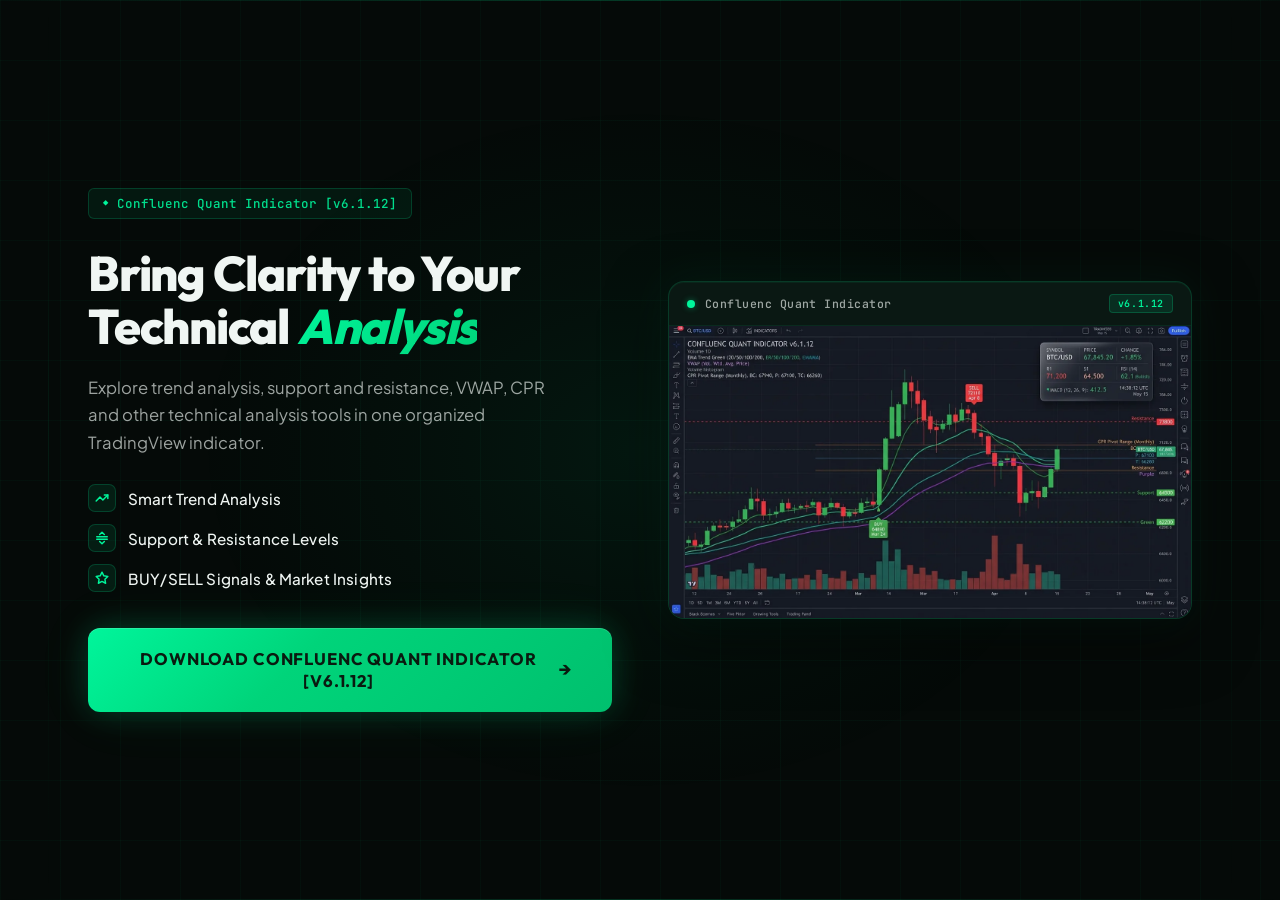
==== index.html @ 54d13e6d "Redesign: premium single-hero landing page with chart preview and product info" ====
<!DOCTYPE html>
<html lang="en">
<head>
  <meta charset="UTF-8">
  <meta name="viewport" content="width=device-width, initial-scale=1.0, viewport-fit=cover">
  <title>Confluenc Quant Indicator [v6.1.12] — Bring Clarity to Your Technical Analysis</title>
  <link rel="icon" href="assets/favicon.svg" type="image/svg+xml">

  <!-- SEO Meta Tags -->
  <meta name="description" content="Explore trend analysis, support & resistance, VWAP, CPR, market dashboards, and other technical analysis tools in one organized TradingView indicator.">
  <meta name="keywords" content="Confluenc Quant Indicator, TradingView indicator, technical analysis tool, VWAP CPR indicator, EMA trend ribbon, support and resistance indicator, smart buy sell signals">
  <meta name="author" content="Confluenc Quant">
  <meta name="robots" content="index, follow">

  <!-- Open Graph -->
  <meta property="og:type" content="website">
  <meta property="og:url" content="https://superprofile.bio/vp/confluenc-quant-indicator--v6-1-12----smart-range---target-analysis-tool-38">
  <meta property="og:title" content="Confluenc Quant Indicator [v6.1.12] — Bring Clarity to Your Technical Analysis">
  <meta property="og:description" content="Explore trend analysis, support & resistance, VWAP, CPR, and technical analysis tools in one organized TradingView indicator.">
  <meta property="og:image" content="assets/chart-overview.jpg">

  <!-- Twitter Card -->
  <meta name="twitter:card" content="summary_large_image">
  <meta name="twitter:title" content="Confluenc Quant Indicator [v6.1.12]">
  <meta name="twitter:description" content="All-in-one technical analysis indicator for TradingView.">
  <meta name="twitter:image" content="assets/chart-overview.jpg">

  <!-- DNS Prefetch & Resource Preconnect -->
  <link rel="preconnect" href="https://fonts.googleapis.com">
  <link rel="preconnect" href="https://fonts.gstatic.com" crossorigin>
  <link rel="preconnect" href="https://connect.facebook.net">
  <link rel="dns-prefetch" href="https://connect.facebook.net">
  <link rel="dns-prefetch" href="https://superprofile.bio">

  <!-- Google Fonts -->
  <link rel="stylesheet" href="https://fonts.googleapis.com/css2?family=JetBrains+Mono:wght@400;500;600&family=Outfit:wght@400;600;700;800;900&family=Plus+Jakarta+Sans:wght@400;500;600;700&display=swap">

  <!-- Structured Data (Schema.org) -->
  <script type="application/ld+json">
  {
    "@context": "https://schema.org",
    "@type": "SoftwareApplication",
    "name": "Confluenc Quant Indicator [v6.1.12]",
    "operatingSystem": "TradingView (Web, Desktop, iOS, Android)",
    "applicationCategory": "FinanceApplication",
    "description": "Comprehensive technical analysis indicator for TradingView featuring Multi-EMA trend ribbon, automatic S&R, VWAP, CPR, and market HUD dashboard.",
    "offers": {
      "@type": "Offer",
      "url": "https://superprofile.bio/vp/confluenc-quant-indicator--v6-1-12----smart-range---target-analysis-tool-38",
      "availability": "https://schema.org/InStock"
    }
  }
  </script>

  <!-- Meta Pixel Code -->
  <script>
    !function(f,b,e,v,n,t,s)
    {if(f.fbq)return;n=f.fbq=function(){n.callMethod?
    n.callMethod.apply(n,arguments):n.queue.push(arguments)};
    if(!f._fbq)f._fbq=n;n.push=n;n.loaded=!0;n.version='2.0';
    n.queue=[];t=b.createElement(e);t.async=!0;
    t.src=v;s=b.getElementsByTagName(e)[0];
    s.parentNode.insertBefore(t,s)}(window, document,'script',
    'https://connect.facebook.net/en_US/fbevents.js');
    fbq('init', '4019058228397546');
    fbq('track', 'PageView');
  </script>
  <noscript>
    <img height="1" width="1" style="display:none" 
         src="https://www.facebook.com/tr?id=4019058228397546&ev=PageView&noscript=1" 
         alt="" />
  </noscript>
  <!-- End Meta Pixel Code -->

  <style>
    /* ================================================================
       Confluenc Quant — Premium Single-Hero Landing Page
       ================================================================ */

    *, *::before, *::after {
      margin: 0;
      padding: 0;
      box-sizing: border-box;
    }

    :root {
      --bg-deep: #050a08;
      --bg-card: #0a110e;
      --neon-green: #00F59B;
      --neon-green-dim: #00c47d;
      --green-glow: rgba(0, 245, 155, 0.15);
      --green-glow-soft: rgba(0, 245, 155, 0.06);
      --border-green: rgba(0, 245, 155, 0.18);
      --border-subtle: rgba(0, 245, 155, 0.08);
      --text-primary: #f0f6f3;
      --text-secondary: rgba(240, 246, 243, 0.65);
      --text-label: rgba(0, 245, 155, 0.9);
      --font-display: 'Outfit', system-ui, -apple-system, sans-serif;
      --font-body: 'Plus Jakarta Sans', system-ui, sans-serif;
      --font-mono: 'JetBrains Mono', 'Fira Code', monospace;
    }

    html {
      height: 100%;
      -webkit-text-size-adjust: 100%;
      scroll-behavior: smooth;
    }

    body {
      min-height: 100vh;
      min-height: 100dvh;
      font-family: var(--font-body);
      background: var(--bg-deep);
      color: var(--text-primary);
      display: flex;
      align-items: center;
      justify-content: center;
      overflow-x: hidden;
      position: relative;
      -webkit-font-smoothing: antialiased;
      -moz-osx-font-smoothing: grayscale;
    }

    /* ---- Background Layers ---- */

    /* Technical grid pattern */
    body::before {
      content: '';
      position: fixed;
      inset: 0;
      background-image:
        linear-gradient(rgba(0, 245, 155, 0.03) 1px, transparent 1px),
        linear-gradient(90deg, rgba(0, 245, 155, 0.03) 1px, transparent 1px);
      background-size: 60px 60px;
      pointer-events: none;
      z-index: 0;
    }

    /* Central emerald glow */
    body::after {
      content: '';
      position: fixed;
      top: 50%;
      left: 50%;
      transform: translate(-50%, -50%);
      width: 900px;
      height: 700px;
      background: radial-gradient(ellipse at center, rgba(0, 245, 155, 0.06) 0%, rgba(0, 200, 120, 0.03) 35%, transparent 70%);
      pointer-events: none;
      z-index: 0;
    }

    /* ---- Hero Section ---- */
    .hero {
      position: relative;
      z-index: 1;
      width: 100%;
      max-width: 1200px;
      margin: 0 auto;
      padding: 40px 48px;
      display: grid;
      grid-template-columns: 1fr 1fr;
      gap: 56px;
      align-items: center;
      min-height: 100vh;
      min-height: 100dvh;
    }

    /* ---- Left Column: Product Info ---- */
    .hero-content {
      display: flex;
      flex-direction: column;
      gap: 0;
    }

    /* Version label */
    .product-label {
      display: inline-flex;
      align-items: center;
      gap: 8px;
      font-family: var(--font-mono);
      font-size: 0.78rem;
      font-weight: 500;
      letter-spacing: 0.08em;
      color: var(--text-label);
      background: rgba(0, 245, 155, 0.06);
      border: 1px solid var(--border-green);
      border-radius: 6px;
      padding: 6px 14px;
      width: fit-content;
      margin-bottom: 28px;
    }

    .product-label::before {
      content: '◆';
      font-size: 0.55rem;
      color: var(--neon-green);
      animation: labelPulse 2.5s ease-in-out infinite;
    }

    @keyframes labelPulse {
      0%, 100% { opacity: 0.6; }
      50% { opacity: 1; }
    }

    /* Headline */
    .hero-headline {
      font-family: var(--font-display);
      font-weight: 800;
      font-size: clamp(2rem, 3.8vw, 3.2rem);
      line-height: 1.1;
      letter-spacing: -0.025em;
      color: var(--text-primary);
      margin-bottom: 20px;
    }

    .hero-headline em {
      font-style: italic;
      background: linear-gradient(135deg, var(--neon-green), #00d47a);
      -webkit-background-clip: text;
      -webkit-text-fill-color: transparent;
      background-clip: text;
    }

    /* Description */
    .hero-description {
      font-family: var(--font-body);
      font-size: clamp(0.95rem, 1.3vw, 1.1rem);
      line-height: 1.65;
      color: var(--text-secondary);
      margin-bottom: 28px;
      max-width: 480px;
    }

    /* Feature points */
    .feature-list {
      list-style: none;
      display: flex;
      flex-direction: column;
      gap: 12px;
      margin-bottom: 36px;
    }

    .feature-list li {
      display: flex;
      align-items: center;
      gap: 12px;
      font-family: var(--font-body);
      font-size: 0.95rem;
      font-weight: 500;
      color: var(--text-primary);
      letter-spacing: 0.01em;
    }

    .feature-icon {
      display: flex;
      align-items: center;
      justify-content: center;
      width: 28px;
      height: 28px;
      border-radius: 7px;
      background: rgba(0, 245, 155, 0.08);
      border: 1px solid var(--border-green);
      flex-shrink: 0;
    }

    .feature-icon svg {
      width: 14px;
      height: 14px;
    }

    /* ---- CTA Button ---- */
    .cta-button {
      display: inline-flex;
      align-items: center;
      justify-content: center;
      text-align: center;
      gap: 10px;

      font-family: var(--font-display);
      font-weight: 700;
      font-size: clamp(0.88rem, 1.6vw, 1.05rem);
      letter-spacing: 0.05em;
      line-height: 1.3;
      text-transform: uppercase;
      text-decoration: none;
      color: #0a1a10;

      padding: 20px 40px;
      border-radius: 12px;
      border: none;
      cursor: pointer;
      width: fit-content;

      background: linear-gradient(135deg, #00F59B 0%, #00D47A 40%, #00C06E 100%);

      box-shadow:
        0 0 30px rgba(0, 245, 155, 0.2),
        0 0 60px rgba(0, 245, 155, 0.07),
        0 4px 20px rgba(0, 0, 0, 0.4),
        inset 0 1px 0 rgba(255, 255, 255, 0.15);

      transition:
        transform 0.2s cubic-bezier(0.25, 0.46, 0.45, 0.94),
        box-shadow 0.3s ease;

      -webkit-user-select: none;
      user-select: none;
    }

    .cta-button .cta-arrow {
      display: inline-flex;
      font-size: 1.1em;
      transition: transform 0.2s ease;
    }

    @media (hover: hover) {
      .cta-button:hover {
        transform: translateY(-2px) scale(1.015);
        box-shadow:
          0 0 45px rgba(0, 245, 155, 0.35),
          0 0 90px rgba(0, 245, 155, 0.12),
          0 8px 32px rgba(0, 0, 0, 0.5),
          inset 0 1px 0 rgba(255, 255, 255, 0.2);
      }
      .cta-button:hover .cta-arrow {
        transform: translateX(3px);
      }
    }

    .cta-button:active {
      transform: translateY(1px) scale(0.98);
      box-shadow:
        0 0 18px rgba(0, 245, 155, 0.15),
        0 2px 10px rgba(0, 0, 0, 0.5);
      transition-duration: 0.08s;
    }

    .cta-button:focus-visible {
      outline: 3px solid rgba(0, 245, 155, 0.6);
      outline-offset: 4px;
    }

    /* ---- Right Column: Chart Preview ---- */
    .hero-visual {
      position: relative;
      display: flex;
      align-items: center;
      justify-content: center;
    }

    /* Glow behind the chart */
    .chart-glow {
      position: absolute;
      top: 50%;
      left: 50%;
      transform: translate(-50%, -50%);
      width: 110%;
      height: 110%;
      background: radial-gradient(ellipse at center, rgba(0, 245, 155, 0.08) 0%, transparent 65%);
      pointer-events: none;
      z-index: 0;
    }

    .chart-frame {
      position: relative;
      z-index: 1;
      width: 100%;
      max-width: 540px;
      background: var(--bg-card);
      border: 1px solid var(--border-green);
      border-radius: 16px;
      overflow: hidden;
      box-shadow:
        0 0 40px rgba(0, 245, 155, 0.06),
        0 20px 60px rgba(0, 0, 0, 0.5),
        inset 0 1px 0 rgba(0, 245, 155, 0.06);
    }

    /* Chart frame header bar */
    .chart-header {
      display: flex;
      align-items: center;
      justify-content: space-between;
      padding: 12px 18px;
      background: rgba(0, 245, 155, 0.03);
      border-bottom: 1px solid var(--border-subtle);
    }

    .chart-header-left {
      display: flex;
      align-items: center;
      gap: 10px;
    }

    .chart-dot {
      width: 8px;
      height: 8px;
      border-radius: 50%;
      background: var(--neon-green);
      box-shadow: 0 0 6px rgba(0, 245, 155, 0.4);
    }

    .chart-title {
      font-family: var(--font-mono);
      font-size: 0.72rem;
      font-weight: 500;
      color: var(--text-secondary);
      letter-spacing: 0.04em;
    }

    .chart-badge {
      font-family: var(--font-mono);
      font-size: 0.62rem;
      font-weight: 600;
      color: var(--neon-green);
      background: rgba(0, 245, 155, 0.1);
      border: 1px solid rgba(0, 245, 155, 0.2);
      padding: 2px 8px;
      border-radius: 4px;
      letter-spacing: 0.06em;
    }

    /* Chart image */
    .chart-image {
      display: block;
      width: 100%;
      height: auto;
      object-fit: cover;
    }

    /* ---- Decorative lines (trading-chart inspired) ---- */
    .deco-line {
      position: fixed;
      pointer-events: none;
      z-index: 0;
    }

    .deco-line--top {
      top: 0;
      left: 0;
      right: 0;
      height: 1px;
      background: linear-gradient(90deg, transparent 0%, var(--border-subtle) 20%, var(--border-green) 50%, var(--border-subtle) 80%, transparent 100%);
    }

    .deco-line--bottom {
      bottom: 0;
      left: 0;
      right: 0;
      height: 1px;
      background: linear-gradient(90deg, transparent 0%, var(--border-subtle) 20%, var(--border-green) 50%, var(--border-subtle) 80%, transparent 100%);
    }

    .deco-line--left {
      top: 0;
      bottom: 0;
      left: 48px;
      width: 1px;
      background: linear-gradient(180deg, transparent 0%, var(--border-subtle) 30%, var(--border-green) 50%, var(--border-subtle) 70%, transparent 100%);
      opacity: 0.4;
    }

    .deco-line--right {
      top: 0;
      bottom: 0;
      right: 48px;
      width: 1px;
      background: linear-gradient(180deg, transparent 0%, var(--border-subtle) 30%, var(--border-green) 50%, var(--border-subtle) 70%, transparent 100%);
      opacity: 0.4;
    }

    /* ---- Responsive ---- */

    /* Tablets & small laptops */
    @media (max-width: 960px) {
      .hero {
        grid-template-columns: 1fr;
        gap: 40px;
        padding: 60px 32px;
        min-height: auto;
        align-items: start;
      }

      .hero-content {
        text-align: left;
        align-items: flex-start;
        order: 1;
      }

      .hero-visual {
        order: 2;
        justify-content: center;
      }

      .chart-frame {
        max-width: 480px;
      }

      .hero-headline {
        font-size: clamp(1.8rem, 5vw, 2.6rem);
      }

      .deco-line--left,
      .deco-line--right {
        display: none;
      }
    }

    /* Mobile */
    @media (max-width: 600px) {
      .hero {
        padding: 40px 20px 48px;
        gap: 32px;
      }

      .hero-headline {
        font-size: clamp(1.6rem, 6.5vw, 2.2rem);
        margin-bottom: 16px;
      }

      .hero-description {
        font-size: 0.92rem;
        margin-bottom: 22px;
      }

      .feature-list {
        gap: 10px;
        margin-bottom: 28px;
      }

      .feature-list li {
        font-size: 0.88rem;
      }

      .feature-icon {
        width: 24px;
        height: 24px;
        border-radius: 6px;
      }

      .feature-icon svg {
        width: 12px;
        height: 12px;
      }

      .cta-button {
        font-size: clamp(0.75rem, 3.5vw, 0.9rem);
        padding: 18px 24px;
        width: 100%;
        border-radius: 10px;
        letter-spacing: 0.03em;
      }

      .chart-frame {
        max-width: 100%;
        border-radius: 12px;
      }

      .chart-frame .chart-header {
        padding: 10px 14px;
      }

      .product-label {
        font-size: 0.68rem;
        padding: 5px 10px;
        margin-bottom: 20px;
      }
    }

    /* Very small screens */
    @media (max-width: 380px) {
      .hero {
        padding: 32px 16px 40px;
      }

      .cta-button {
        font-size: 0.73rem;
        padding: 16px 18px;
      }

      .hero-headline {
        font-size: 1.5rem;
      }
    }

    /* Prefers reduced motion */
    @media (prefers-reduced-motion: reduce) {
      *, *::before, *::after {
        animation-duration: 0.01ms !important;
        animation-iteration-count: 1 !important;
        transition-duration: 0.01ms !important;
      }
    }
  </style>
</head>
<body>

  <!-- Decorative trading-chart lines -->
  <div class="deco-line deco-line--top" aria-hidden="true"></div>
  <div class="deco-line deco-line--bottom" aria-hidden="true"></div>
  <div class="deco-line deco-line--left" aria-hidden="true"></div>
  <div class="deco-line deco-line--right" aria-hidden="true"></div>

  <main class="hero" role="main">

    <!-- Left Column: Product Information -->
    <section class="hero-content">
      <span class="product-label">Confluenc Quant Indicator [v6.1.12]</span>

      <h1 class="hero-headline">
        Bring Clarity to Your<br>Technical <em>Analysis</em>
      </h1>

      <p class="hero-description">
        Explore trend analysis, support and resistance, VWAP, CPR and other technical analysis tools in one organized TradingView indicator.
      </p>

      <ul class="feature-list">
        <li>
          <span class="feature-icon" aria-hidden="true">
            <svg viewBox="0 0 24 24" fill="none" stroke="#00F59B" stroke-width="2.5" stroke-linecap="round" stroke-linejoin="round">
              <polyline points="22 7 13.5 15.5 8.5 10.5 2 17"></polyline>
              <polyline points="16 7 22 7 22 13"></polyline>
            </svg>
          </span>
          Smart Trend Analysis
        </li>
        <li>
          <span class="feature-icon" aria-hidden="true">
            <svg viewBox="0 0 24 24" fill="none" stroke="#00F59B" stroke-width="2.5" stroke-linecap="round" stroke-linejoin="round">
              <line x1="3" y1="10" x2="21" y2="10"></line>
              <line x1="3" y1="14" x2="21" y2="14"></line>
              <polyline points="8 6 12 2 16 6"></polyline>
              <polyline points="8 18 12 22 16 18"></polyline>
            </svg>
          </span>
          Support &amp; Resistance Levels
        </li>
        <li>
          <span class="feature-icon" aria-hidden="true">
            <svg viewBox="0 0 24 24" fill="none" stroke="#00F59B" stroke-width="2.5" stroke-linecap="round" stroke-linejoin="round">
              <polygon points="12 2 15.09 8.26 22 9.27 17 14.14 18.18 21.02 12 17.77 5.82 21.02 7 14.14 2 9.27 8.91 8.26 12 2"></polygon>
            </svg>
          </span>
          BUY/SELL Signals &amp; Market Insights
        </li>
      </ul>

      <a
        id="download-cta"
        class="cta-button"
        href="https://superprofile.bio/vp/confluenc-quant-indicator--v6-1-12----smart-range---target-analysis-tool-38"
        data-cta-checkout="true"
        data-cta-location="hero-download-button"
        aria-label="Download Confluenc Quant Indicator version 6.1.12"
      >
        DOWNLOAD CONFLUENC QUANT INDICATOR [v6.1.12]
        <span class="cta-arrow" aria-hidden="true">→</span>
      </a>
    </section>

    <!-- Right Column: Chart Preview -->
    <aside class="hero-visual" aria-label="Confluenc Quant Indicator chart preview">
      <div class="chart-glow" aria-hidden="true"></div>
      <div class="chart-frame">
        <div class="chart-header">
          <div class="chart-header-left">
            <span class="chart-dot" aria-hidden="true"></span>
            <span class="chart-title">Confluenc Quant Indicator</span>
          </div>
          <span class="chart-badge">v6.1.12</span>
        </div>
        <picture>
          <source srcset="assets/chart-overview.webp" type="image/webp">
          <img 
            class="chart-image" 
            src="assets/chart-overview.jpg" 
            alt="Confluenc Quant Indicator chart preview showing trend analysis, support and resistance levels, and trading signals on a TradingView chart"
            width="540"
            height="360"
            loading="eager"
          >
        </picture>
      </div>
    </aside>

  </main>

  <!-- Tracking (preserves existing Meta Pixel integration & InitiateCheckout events) -->
  <script src="js/tracking.js" defer></script>

</body>
</html>
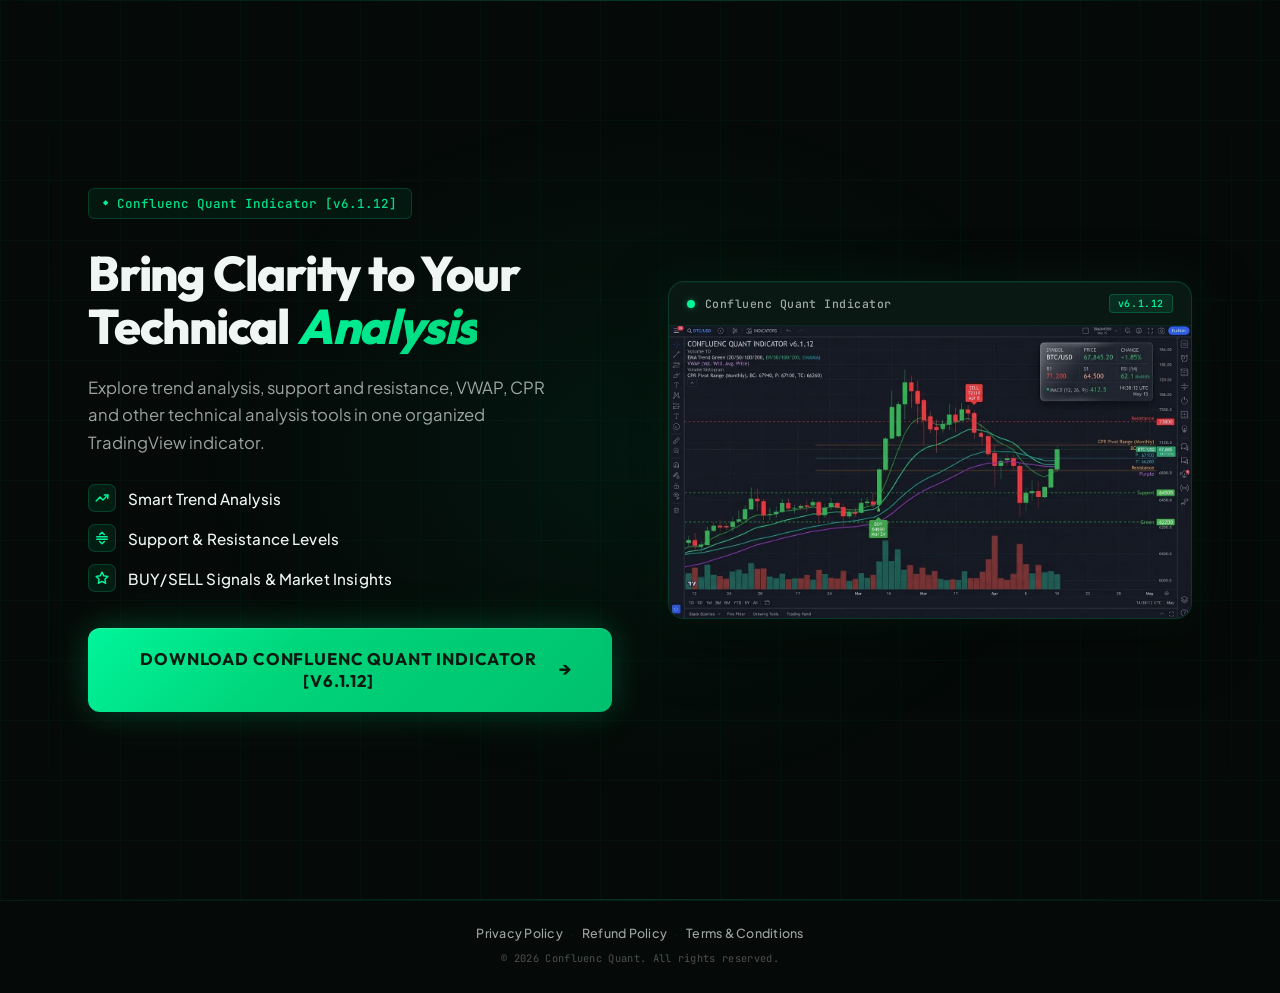
==== commit dd23efa6: "Add legal policy pages and update website" ====
--- a/index.html
+++ b/index.html
@@ -113,6 +113,7 @@
       background: var(--bg-deep);
       color: var(--text-primary);
       display: flex;
+      flex-direction: column;
       align-items: center;
       justify-content: center;
       overflow-x: hidden;
@@ -591,6 +592,66 @@
         animation-iteration-count: 1 !important;
         transition-duration: 0.01ms !important;
       }
+    }
+
+    /* ---- Footer Policy Links ---- */
+    .landing-footer {
+      position: relative;
+      z-index: 1;
+      width: 100%;
+      padding: 24px 20px 28px;
+      text-align: center;
+      border-top: 1px solid var(--border-subtle);
+      margin-top: auto;
+    }
+
+    .landing-footer-links {
+      display: flex;
+      align-items: center;
+      justify-content: center;
+      gap: 8px;
+      flex-wrap: wrap;
+      list-style: none;
+    }
+
+    .landing-footer-links li {
+      display: flex;
+      align-items: center;
+      gap: 8px;
+    }
+
+    .landing-footer-links a {
+      font-family: var(--font-body);
+      font-size: 0.78rem;
+      font-weight: 500;
+      color: var(--text-secondary);
+      text-decoration: none;
+      letter-spacing: 0.02em;
+      transition: color 0.2s ease;
+    }
+
+    .landing-footer-links a:hover {
+      color: var(--neon-green);
+    }
+
+    .landing-footer-links a:focus-visible {
+      outline: 2px solid rgba(0, 245, 155, 0.5);
+      outline-offset: 3px;
+      border-radius: 3px;
+    }
+
+    .landing-footer-sep {
+      color: var(--border-green);
+      font-size: 0.65rem;
+      user-select: none;
+    }
+
+    .landing-footer-copy {
+      margin-top: 10px;
+      font-family: var(--font-mono);
+      font-size: 0.65rem;
+      color: rgba(240, 246, 243, 0.3);
+      letter-spacing: 0.03em;
     }
   </style>
 </head>
@@ -687,6 +748,18 @@
 
   </main>
 
+  <!-- Footer Policy Links -->
+  <footer class="landing-footer" role="contentinfo">
+    <ul class="landing-footer-links">
+      <li><a href="/privacy-policy">Privacy Policy</a></li>
+      <li><span class="landing-footer-sep" aria-hidden="true">·</span></li>
+      <li><a href="/refund-policy">Refund Policy</a></li>
+      <li><span class="landing-footer-sep" aria-hidden="true">·</span></li>
+      <li><a href="/terms-and-conditions">Terms &amp; Conditions</a></li>
+    </ul>
+    <p class="landing-footer-copy">&copy; 2026 Confluenc Quant. All rights reserved.</p>
+  </footer>
+
   <!-- Tracking (preserves existing Meta Pixel integration & InitiateCheckout events) -->
   <script src="js/tracking.js" defer></script>
 
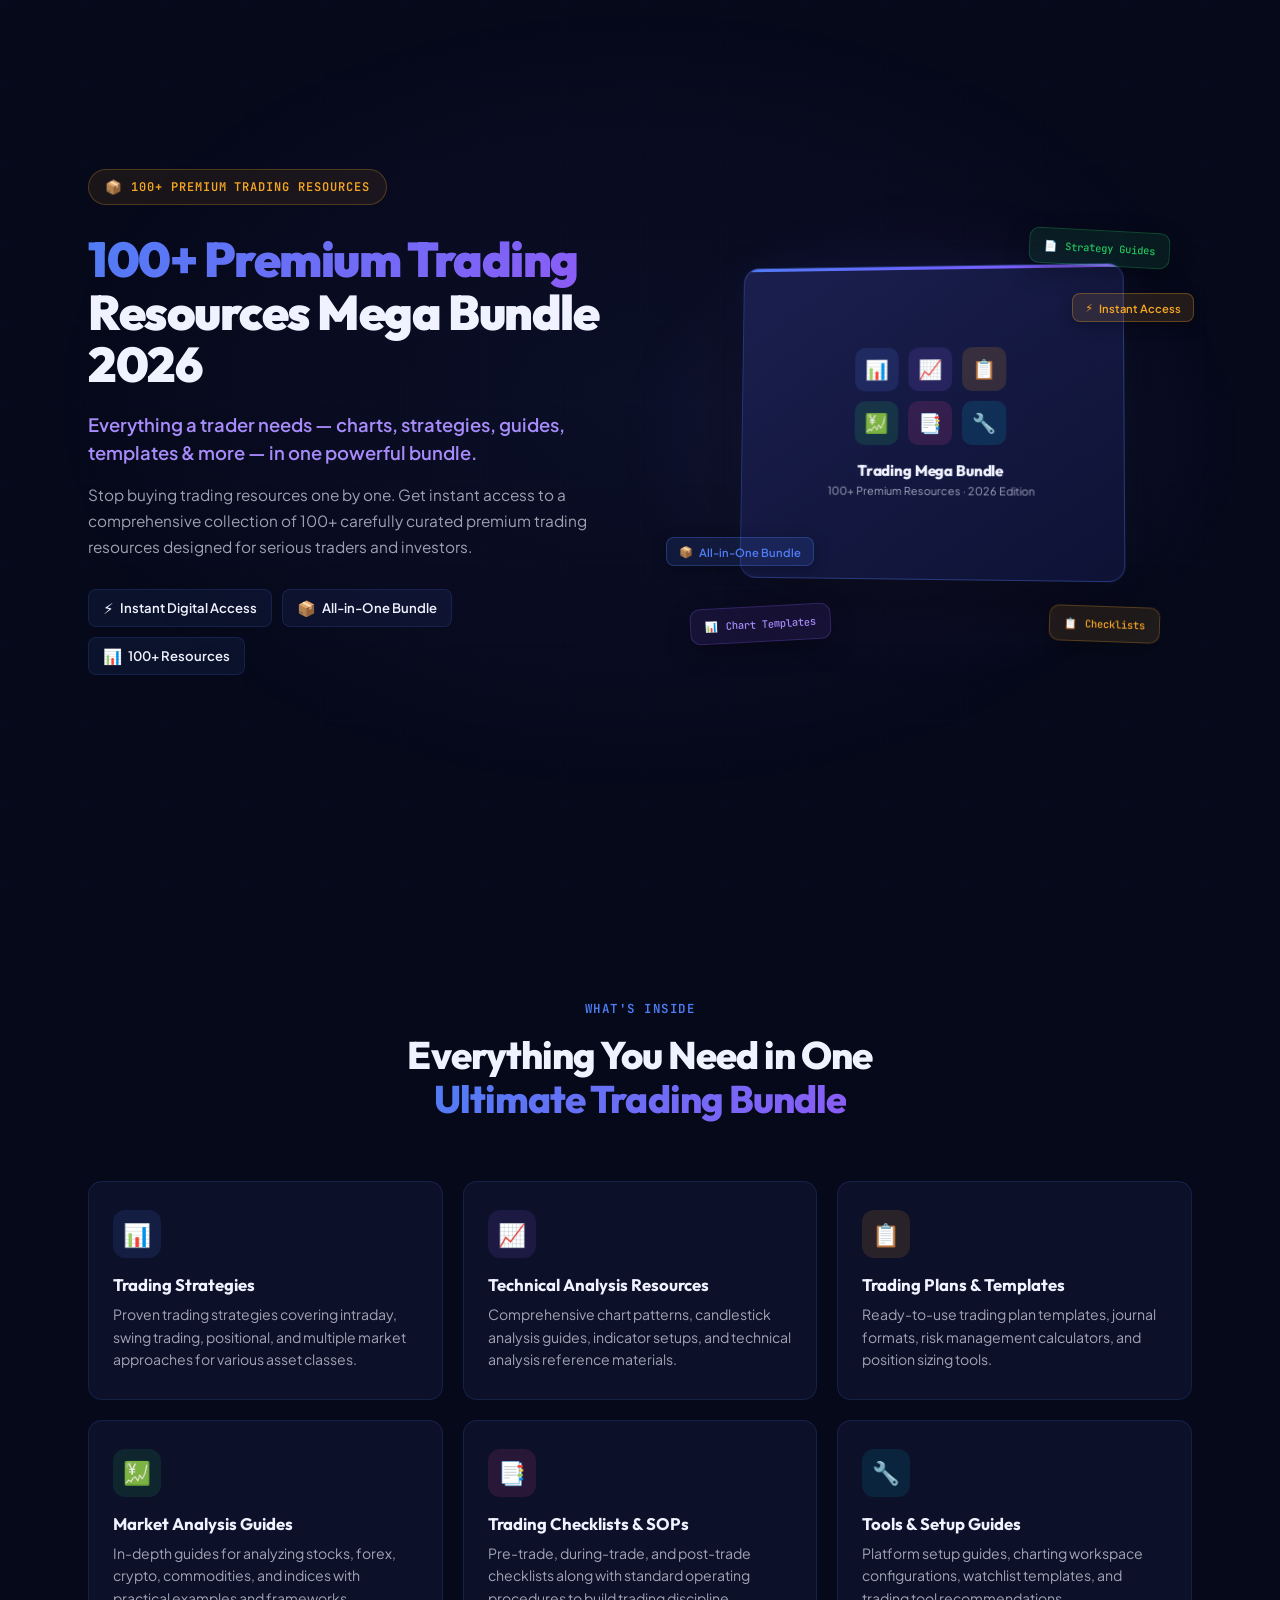
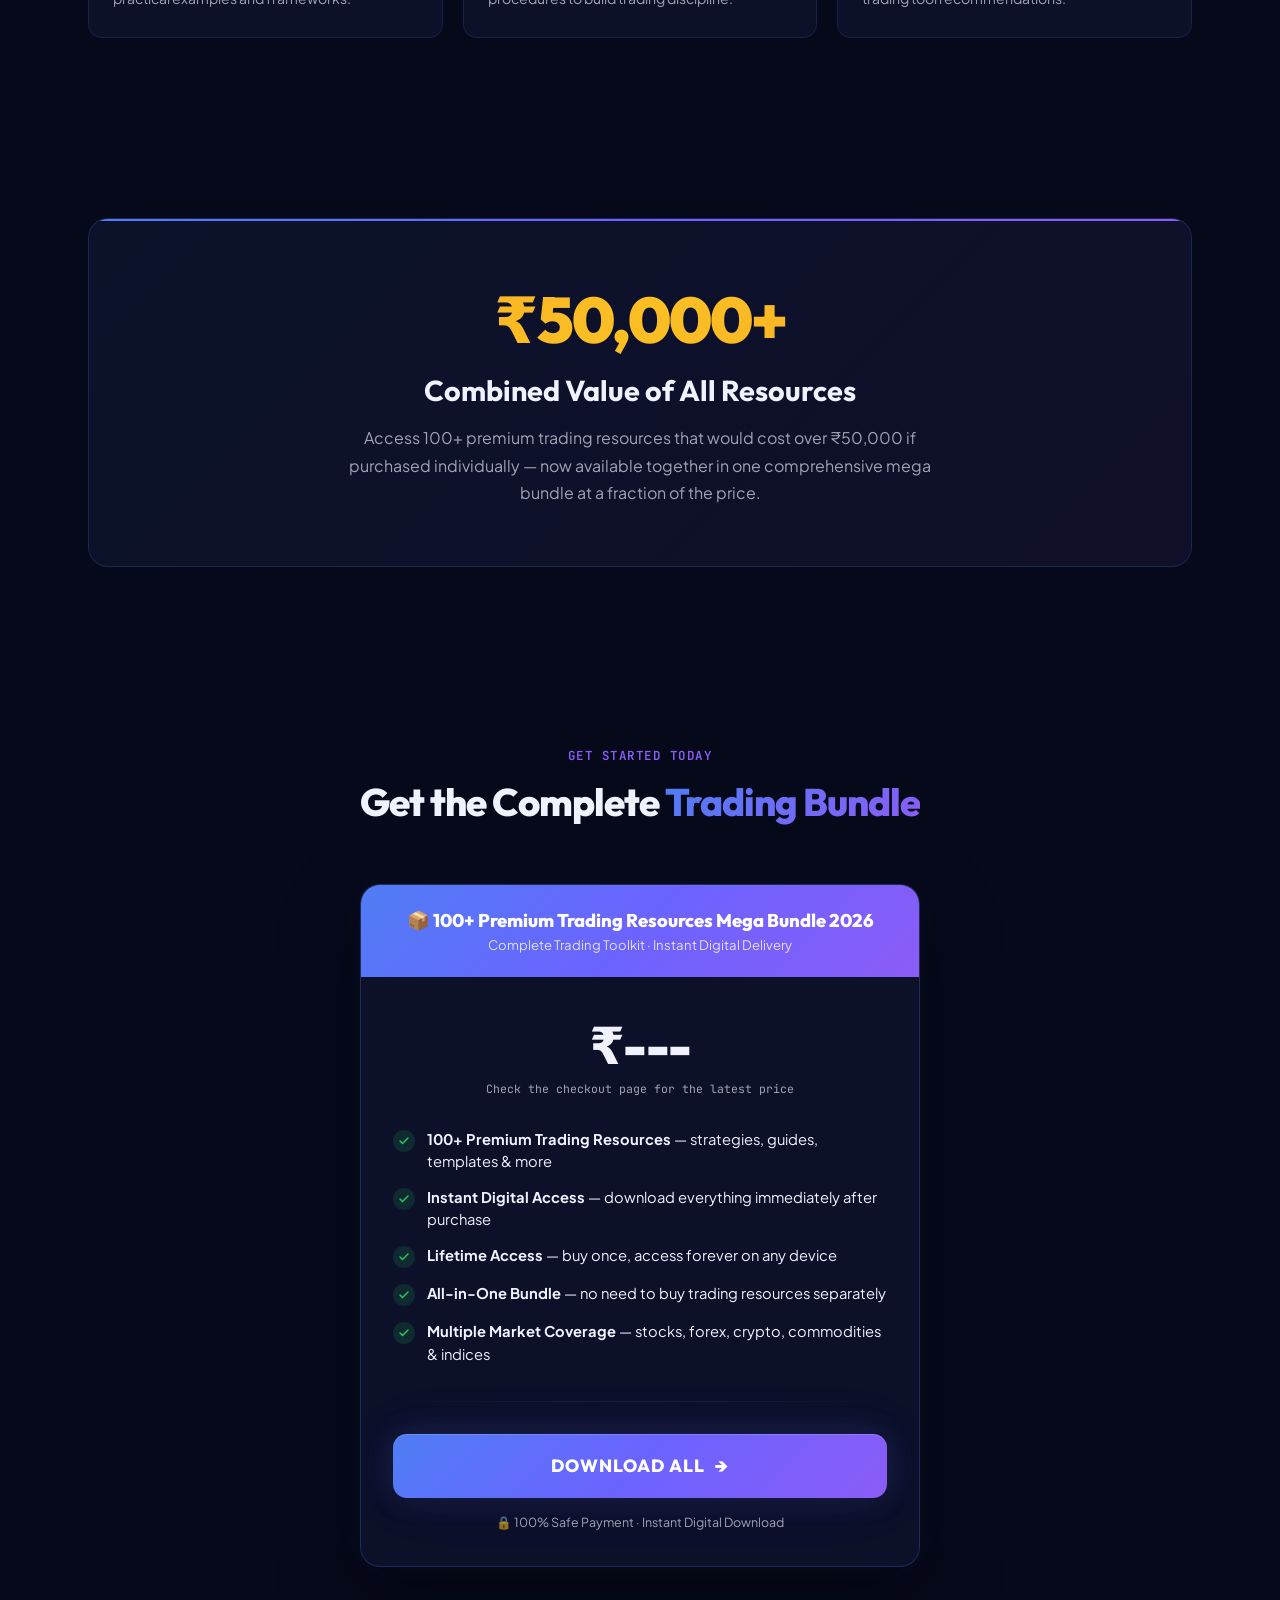
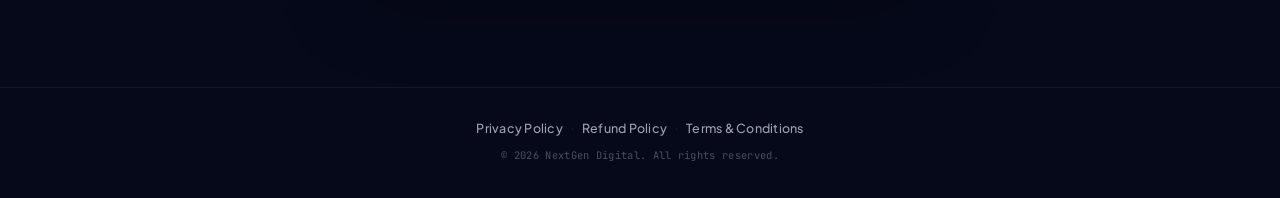
==== commit b135e605: "Redesign: Premium Trading Resources Mega Bundle 2026 landing page - Complete landing page redesign f" ====
--- a/index.html
+++ b/index.html
@@ -3,26 +3,26 @@
 <head>
   <meta charset="UTF-8">
   <meta name="viewport" content="width=device-width, initial-scale=1.0, viewport-fit=cover">
-  <title>Confluenc Quant Indicator [v6.1.12] — Bring Clarity to Your Technical Analysis</title>
+  <title>100+ Premium Trading Resources Mega Bundle 2026 — All-in-One Trading Toolkit</title>
   <link rel="icon" href="assets/favicon.svg" type="image/svg+xml">
 
   <!-- SEO Meta Tags -->
-  <meta name="description" content="Explore trend analysis, support & resistance, VWAP, CPR, market dashboards, and other technical analysis tools in one organized TradingView indicator.">
-  <meta name="keywords" content="Confluenc Quant Indicator, TradingView indicator, technical analysis tool, VWAP CPR indicator, EMA trend ribbon, support and resistance indicator, smart buy sell signals">
-  <meta name="author" content="Confluenc Quant">
+  <meta name="description" content="Get 100+ premium trading resources in one mega bundle. Charts, indicators, strategies, guides, templates, and more — everything a trader needs in 2026.">
+  <meta name="keywords" content="trading resources bundle, trading mega bundle 2026, premium trading tools, trading strategies, trading indicators, trading templates, trading education">
+  <meta name="author" content="NextGen Digital">
   <meta name="robots" content="index, follow">
 
   <!-- Open Graph -->
   <meta property="og:type" content="website">
-  <meta property="og:url" content="https://superprofile.bio/vp/confluenc-quant-indicator--v6-1-12----smart-range---target-analysis-tool-38">
-  <meta property="og:title" content="Confluenc Quant Indicator [v6.1.12] — Bring Clarity to Your Technical Analysis">
-  <meta property="og:description" content="Explore trend analysis, support & resistance, VWAP, CPR, and technical analysis tools in one organized TradingView indicator.">
+  <meta property="og:url" content="https://superprofile.bio/vp/%F0%9F%94%A5-100--premium-trading-resources-in-one-ultimate-bundle-2026--%F0%9F%93%A6">
+  <meta property="og:title" content="100+ Premium Trading Resources Mega Bundle 2026">
+  <meta property="og:description" content="Get 100+ premium trading resources in one mega bundle — charts, strategies, guides, templates, and more.">
   <meta property="og:image" content="assets/chart-overview.jpg">
 
   <!-- Twitter Card -->
   <meta name="twitter:card" content="summary_large_image">
-  <meta name="twitter:title" content="Confluenc Quant Indicator [v6.1.12]">
-  <meta name="twitter:description" content="All-in-one technical analysis indicator for TradingView.">
+  <meta name="twitter:title" content="100+ Premium Trading Resources Mega Bundle 2026">
+  <meta name="twitter:description" content="All-in-one trading toolkit with 100+ premium resources for traders.">
   <meta name="twitter:image" content="assets/chart-overview.jpg">
 
   <!-- DNS Prefetch & Resource Preconnect -->
@@ -39,20 +39,19 @@
   <script type="application/ld+json">
   {
     "@context": "https://schema.org",
-    "@type": "SoftwareApplication",
-    "name": "Confluenc Quant Indicator [v6.1.12]",
-    "operatingSystem": "TradingView (Web, Desktop, iOS, Android)",
-    "applicationCategory": "FinanceApplication",
-    "description": "Comprehensive technical analysis indicator for TradingView featuring Multi-EMA trend ribbon, automatic S&R, VWAP, CPR, and market HUD dashboard.",
+    "@type": "Product",
+    "name": "100+ Premium Trading Resources Mega Bundle 2026",
+    "description": "A comprehensive collection of 100+ premium trading resources including charts, indicators, strategies, guides, templates, and educational materials for traders.",
     "offers": {
       "@type": "Offer",
-      "url": "https://superprofile.bio/vp/confluenc-quant-indicator--v6-1-12----smart-range---target-analysis-tool-38",
-      "availability": "https://schema.org/InStock"
+      "url": "https://superprofile.bio/vp/%F0%9F%94%A5-100--premium-trading-resources-in-one-ultimate-bundle-2026--%F0%9F%93%A6",
+      "availability": "https://schema.org/InStock",
+      "priceCurrency": "INR"
     }
   }
   </script>
 
-  <!-- Meta Pixel Code -->
+  <!-- Meta Pixel Code — Pixel ID: 1779276967537882 -->
   <script>
     !function(f,b,e,v,n,t,s)
     {if(f.fbq)return;n=f.fbq=function(){n.callMethod?
@@ -62,19 +61,20 @@
     t.src=v;s=b.getElementsByTagName(e)[0];
     s.parentNode.insertBefore(t,s)}(window, document,'script',
     'https://connect.facebook.net/en_US/fbevents.js');
-    fbq('init', '4019058228397546');
+    fbq('init', '1779276967537882');
     fbq('track', 'PageView');
   </script>
   <noscript>
     <img height="1" width="1" style="display:none" 
-         src="https://www.facebook.com/tr?id=4019058228397546&ev=PageView&noscript=1" 
+         src="https://www.facebook.com/tr?id=1779276967537882&ev=PageView&noscript=1" 
          alt="" />
   </noscript>
   <!-- End Meta Pixel Code -->
 
   <style>
     /* ================================================================
-       Confluenc Quant — Premium Single-Hero Landing Page
+       100+ Premium Trading Resources Mega Bundle 2026
+       Premium Dark Navy Landing Page
        ================================================================ */
 
     *, *::before, *::after {
@@ -84,17 +84,22 @@
     }
 
     :root {
-      --bg-deep: #050a08;
-      --bg-card: #0a110e;
-      --neon-green: #00F59B;
-      --neon-green-dim: #00c47d;
-      --green-glow: rgba(0, 245, 155, 0.15);
-      --green-glow-soft: rgba(0, 245, 155, 0.06);
-      --border-green: rgba(0, 245, 155, 0.18);
-      --border-subtle: rgba(0, 245, 155, 0.08);
-      --text-primary: #f0f6f3;
-      --text-secondary: rgba(240, 246, 243, 0.65);
-      --text-label: rgba(0, 245, 155, 0.9);
+      --bg-deep: #06091a;
+      --bg-card: #0c1029;
+      --bg-card-hover: #111538;
+      --accent-blue: #4f7df5;
+      --accent-purple: #8b5cf6;
+      --accent-gold: #f5a623;
+      --accent-green: #22c55e;
+      --gradient-hero: linear-gradient(135deg, #4f7df5, #8b5cf6);
+      --gradient-cta: linear-gradient(135deg, #4f7df5 0%, #6c63ff 50%, #8b5cf6 100%);
+      --glow-blue: rgba(79, 125, 245, 0.15);
+      --glow-purple: rgba(139, 92, 246, 0.12);
+      --border-card: rgba(79, 125, 245, 0.15);
+      --border-subtle: rgba(255, 255, 255, 0.06);
+      --text-primary: #f0f2ff;
+      --text-secondary: rgba(240, 242, 255, 0.65);
+      --text-accent: #a78bfa;
       --font-display: 'Outfit', system-ui, -apple-system, sans-serif;
       --font-body: 'Plus Jakarta Sans', system-ui, sans-serif;
       --font-mono: 'JetBrains Mono', 'Fira Code', monospace;
@@ -114,51 +119,58 @@
       color: var(--text-primary);
       display: flex;
       flex-direction: column;
-      align-items: center;
-      justify-content: center;
       overflow-x: hidden;
       position: relative;
       -webkit-font-smoothing: antialiased;
       -moz-osx-font-smoothing: grayscale;
     }
 
-    /* ---- Background Layers ---- */
-
-    /* Technical grid pattern */
+    /* ---- Background Effects ---- */
     body::before {
       content: '';
       position: fixed;
       inset: 0;
       background-image:
-        linear-gradient(rgba(0, 245, 155, 0.03) 1px, transparent 1px),
-        linear-gradient(90deg, rgba(0, 245, 155, 0.03) 1px, transparent 1px);
-      background-size: 60px 60px;
+        linear-gradient(rgba(79, 125, 245, 0.02) 1px, transparent 1px),
+        linear-gradient(90deg, rgba(79, 125, 245, 0.02) 1px, transparent 1px);
+      background-size: 80px 80px;
       pointer-events: none;
       z-index: 0;
     }
 
-    /* Central emerald glow */
     body::after {
       content: '';
       position: fixed;
-      top: 50%;
+      top: 0;
       left: 50%;
-      transform: translate(-50%, -50%);
-      width: 900px;
-      height: 700px;
-      background: radial-gradient(ellipse at center, rgba(0, 245, 155, 0.06) 0%, rgba(0, 200, 120, 0.03) 35%, transparent 70%);
+      transform: translateX(-50%);
+      width: 1200px;
+      height: 800px;
+      background: radial-gradient(ellipse at center, rgba(79, 125, 245, 0.06) 0%, rgba(139, 92, 246, 0.03) 40%, transparent 70%);
       pointer-events: none;
       z-index: 0;
     }
 
-    /* ---- Hero Section ---- */
+    /* ---- Utility ---- */
+    .section-container {
+      position: relative;
+      z-index: 1;
+      width: 100%;
+      max-width: 1200px;
+      margin: 0 auto;
+      padding: 0 48px;
+    }
+
+    /* ================================================================
+       HERO SECTION
+       ================================================================ */
     .hero {
       position: relative;
       z-index: 1;
       width: 100%;
       max-width: 1200px;
       margin: 0 auto;
-      padding: 40px 48px;
+      padding: 60px 48px 80px;
       display: grid;
       grid-template-columns: 1fr 1fr;
       gap: 56px;
@@ -167,144 +179,648 @@
       min-height: 100dvh;
     }
 
-    /* ---- Left Column: Product Info ---- */
     .hero-content {
       display: flex;
       flex-direction: column;
       gap: 0;
     }
 
-    /* Version label */
-    .product-label {
+    /* Credibility Badge */
+    .product-badge {
       display: inline-flex;
       align-items: center;
       gap: 8px;
       font-family: var(--font-mono);
-      font-size: 0.78rem;
-      font-weight: 500;
+      font-size: 0.75rem;
+      font-weight: 600;
       letter-spacing: 0.08em;
-      color: var(--text-label);
-      background: rgba(0, 245, 155, 0.06);
-      border: 1px solid var(--border-green);
-      border-radius: 6px;
-      padding: 6px 14px;
+      color: var(--accent-gold);
+      background: rgba(245, 166, 35, 0.08);
+      border: 1px solid rgba(245, 166, 35, 0.25);
+      border-radius: 20px;
+      padding: 8px 16px;
       width: fit-content;
       margin-bottom: 28px;
-    }
-
-    .product-label::before {
-      content: '◆';
-      font-size: 0.55rem;
-      color: var(--neon-green);
-      animation: labelPulse 2.5s ease-in-out infinite;
-    }
-
-    @keyframes labelPulse {
-      0%, 100% { opacity: 0.6; }
-      50% { opacity: 1; }
+      text-transform: uppercase;
+    }
+
+    .product-badge::before {
+      content: '📦';
+      font-size: 0.85rem;
     }
 
     /* Headline */
     .hero-headline {
       font-family: var(--font-display);
-      font-weight: 800;
+      font-weight: 900;
       font-size: clamp(2rem, 3.8vw, 3.2rem);
-      line-height: 1.1;
-      letter-spacing: -0.025em;
+      line-height: 1.08;
+      letter-spacing: -0.03em;
       color: var(--text-primary);
       margin-bottom: 20px;
     }
 
-    .hero-headline em {
-      font-style: italic;
-      background: linear-gradient(135deg, var(--neon-green), #00d47a);
+    .hero-headline .highlight {
+      background: var(--gradient-hero);
       -webkit-background-clip: text;
       -webkit-text-fill-color: transparent;
       background-clip: text;
     }
 
-    /* Description */
+    .hero-subheadline {
+      font-family: var(--font-body);
+      font-size: clamp(1rem, 1.5vw, 1.15rem);
+      font-weight: 600;
+      color: var(--text-accent);
+      margin-bottom: 16px;
+      line-height: 1.5;
+    }
+
     .hero-description {
       font-family: var(--font-body);
-      font-size: clamp(0.95rem, 1.3vw, 1.1rem);
+      font-size: clamp(0.92rem, 1.2vw, 1.05rem);
+      line-height: 1.7;
+      color: var(--text-secondary);
+      margin-bottom: 28px;
+      max-width: 500px;
+    }
+
+    /* Feature pills */
+    .hero-features {
+      display: flex;
+      flex-wrap: wrap;
+      gap: 10px;
+      margin-bottom: 36px;
+    }
+
+    .hero-feature-pill {
+      display: inline-flex;
+      align-items: center;
+      gap: 6px;
+      font-family: var(--font-body);
+      font-size: 0.82rem;
+      font-weight: 600;
+      color: var(--text-primary);
+      background: rgba(79, 125, 245, 0.08);
+      border: 1px solid var(--border-card);
+      border-radius: 8px;
+      padding: 8px 14px;
+    }
+
+    .hero-feature-pill .pill-icon {
+      font-size: 0.95rem;
+    }
+
+    /* ---- Hero Visual / 3D Mockup ---- */
+    .hero-visual {
+      position: relative;
+      display: flex;
+      align-items: center;
+      justify-content: center;
+    }
+
+    .mockup-glow {
+      position: absolute;
+      top: 50%;
+      left: 50%;
+      transform: translate(-50%, -50%);
+      width: 120%;
+      height: 120%;
+      background: radial-gradient(ellipse at center, rgba(79, 125, 245, 0.1) 0%, rgba(139, 92, 246, 0.05) 40%, transparent 70%);
+      pointer-events: none;
+      z-index: 0;
+    }
+
+    .mockup-container {
+      position: relative;
+      z-index: 1;
+      width: 100%;
+      max-width: 480px;
+    }
+
+    /* 3D Bundle Mockup - Pure CSS */
+    .bundle-mockup {
+      position: relative;
+      width: 100%;
+      aspect-ratio: 4 / 3.5;
+      perspective: 1000px;
+    }
+
+    .mockup-main-box {
+      position: absolute;
+      top: 8%;
+      left: 10%;
+      width: 80%;
+      height: 75%;
+      background: linear-gradient(145deg, #1a1f4e, #0e1235);
+      border: 1px solid rgba(79, 125, 245, 0.3);
+      border-radius: 16px;
+      box-shadow:
+        0 25px 60px rgba(0, 0, 0, 0.5),
+        0 0 40px rgba(79, 125, 245, 0.08),
+        inset 0 1px 0 rgba(255, 255, 255, 0.05);
+      transform: rotateY(-5deg) rotateX(3deg);
+      display: flex;
+      flex-direction: column;
+      align-items: center;
+      justify-content: center;
+      padding: 28px 20px;
+      overflow: hidden;
+    }
+
+    .mockup-main-box::before {
+      content: '';
+      position: absolute;
+      top: 0;
+      left: 0;
+      right: 0;
+      height: 3px;
+      background: var(--gradient-cta);
+      border-radius: 16px 16px 0 0;
+    }
+
+    .mockup-icon-grid {
+      display: grid;
+      grid-template-columns: repeat(3, 1fr);
+      gap: 10px;
+      margin-bottom: 16px;
+    }
+
+    .mockup-icon-item {
+      width: 44px;
+      height: 44px;
+      border-radius: 10px;
+      display: flex;
+      align-items: center;
+      justify-content: center;
+      font-size: 1.2rem;
+    }
+
+    .mockup-icon-item:nth-child(1) { background: rgba(79, 125, 245, 0.15); }
+    .mockup-icon-item:nth-child(2) { background: rgba(139, 92, 246, 0.15); }
+    .mockup-icon-item:nth-child(3) { background: rgba(245, 166, 35, 0.15); }
+    .mockup-icon-item:nth-child(4) { background: rgba(34, 197, 94, 0.15); }
+    .mockup-icon-item:nth-child(5) { background: rgba(236, 72, 153, 0.15); }
+    .mockup-icon-item:nth-child(6) { background: rgba(6, 182, 212, 0.15); }
+
+    .mockup-title {
+      font-family: var(--font-display);
+      font-weight: 800;
+      font-size: 0.95rem;
+      color: var(--text-primary);
+      text-align: center;
+      margin-bottom: 4px;
+      letter-spacing: -0.01em;
+    }
+
+    .mockup-subtitle {
+      font-family: var(--font-body);
+      font-size: 0.68rem;
+      color: var(--text-secondary);
+      text-align: center;
+    }
+
+    /* Side mini folders */
+    .mockup-folder {
+      position: absolute;
+      border-radius: 10px;
+      display: flex;
+      align-items: center;
+      gap: 8px;
+      padding: 10px 14px;
+      font-family: var(--font-mono);
+      font-size: 0.65rem;
+      font-weight: 500;
+      border: 1px solid;
+      box-shadow: 0 8px 25px rgba(0,0,0,0.3);
+    }
+
+    .mockup-folder--top-right {
+      top: 0;
+      right: 0;
+      background: rgba(34, 197, 94, 0.1);
+      border-color: rgba(34, 197, 94, 0.25);
+      color: #22c55e;
+      transform: rotate(3deg);
+    }
+
+    .mockup-folder--bottom-left {
+      bottom: 2%;
+      left: 0;
+      background: rgba(139, 92, 246, 0.1);
+      border-color: rgba(139, 92, 246, 0.25);
+      color: #a78bfa;
+      transform: rotate(-3deg);
+    }
+
+    .mockup-folder--bottom-right {
+      bottom: 2%;
+      right: 2%;
+      background: rgba(245, 166, 35, 0.1);
+      border-color: rgba(245, 166, 35, 0.25);
+      color: #f5a623;
+      transform: rotate(2deg);
+    }
+
+    /* Floating labels */
+    .floating-label {
+      position: absolute;
+      display: inline-flex;
+      align-items: center;
+      gap: 6px;
+      padding: 6px 12px;
+      border-radius: 8px;
+      font-family: var(--font-body);
+      font-size: 0.7rem;
+      font-weight: 600;
+      box-shadow: 0 4px 15px rgba(0,0,0,0.3);
+      z-index: 2;
+    }
+
+    .floating-label--instant {
+      top: 15%;
+      right: -5%;
+      background: rgba(245, 166, 35, 0.12);
+      border: 1px solid rgba(245, 166, 35, 0.3);
+      color: var(--accent-gold);
+    }
+
+    .floating-label--bundle {
+      bottom: 20%;
+      left: -5%;
+      background: rgba(79, 125, 245, 0.12);
+      border: 1px solid rgba(79, 125, 245, 0.3);
+      color: var(--accent-blue);
+    }
+
+    /* ================================================================
+       BUNDLE CONTENTS SECTION
+       ================================================================ */
+    .contents-section {
+      position: relative;
+      z-index: 1;
+      padding: 100px 0;
+    }
+
+    .section-label {
+      display: block;
+      font-family: var(--font-mono);
+      font-size: 0.78rem;
+      font-weight: 600;
+      letter-spacing: 0.12em;
+      text-transform: uppercase;
+      text-align: center;
+      margin-bottom: 16px;
+    }
+
+    .section-label--blue { color: var(--accent-blue); }
+    .section-label--purple { color: var(--accent-purple); }
+    .section-label--gold { color: var(--accent-gold); }
+
+    .section-title {
+      font-family: var(--font-display);
+      font-weight: 800;
+      font-size: clamp(1.6rem, 3vw, 2.4rem);
+      line-height: 1.15;
+      letter-spacing: -0.025em;
+      text-align: center;
+      color: var(--text-primary);
+      margin-bottom: 60px;
+    }
+
+    .section-title .highlight {
+      background: var(--gradient-hero);
+      -webkit-background-clip: text;
+      -webkit-text-fill-color: transparent;
+      background-clip: text;
+    }
+
+    .contents-grid {
+      display: grid;
+      grid-template-columns: repeat(3, 1fr);
+      gap: 20px;
+    }
+
+    .content-card {
+      background: var(--bg-card);
+      border: 1px solid var(--border-card);
+      border-radius: 14px;
+      padding: 28px 24px;
+      transition: border-color 0.2s ease, box-shadow 0.2s ease;
+    }
+
+    @media (hover: hover) {
+      .content-card:hover {
+        border-color: rgba(79, 125, 245, 0.3);
+        box-shadow: 0 0 30px rgba(79, 125, 245, 0.06);
+      }
+    }
+
+    .content-card-icon {
+      width: 48px;
+      height: 48px;
+      border-radius: 12px;
+      display: flex;
+      align-items: center;
+      justify-content: center;
+      font-size: 1.4rem;
+      margin-bottom: 16px;
+    }
+
+    .content-card-icon--blue { background: rgba(79, 125, 245, 0.12); }
+    .content-card-icon--purple { background: rgba(139, 92, 246, 0.12); }
+    .content-card-icon--gold { background: rgba(245, 166, 35, 0.12); }
+    .content-card-icon--green { background: rgba(34, 197, 94, 0.12); }
+    .content-card-icon--pink { background: rgba(236, 72, 153, 0.12); }
+    .content-card-icon--cyan { background: rgba(6, 182, 212, 0.12); }
+
+    .content-card h3 {
+      font-family: var(--font-display);
+      font-weight: 700;
+      font-size: 1.05rem;
+      color: var(--text-primary);
+      margin-bottom: 8px;
+    }
+
+    .content-card p {
+      font-family: var(--font-body);
+      font-size: 0.88rem;
+      line-height: 1.6;
+      color: var(--text-secondary);
+    }
+
+    /* ================================================================
+       VALUE HIGHLIGHT SECTION
+       ================================================================ */
+    .value-section {
+      position: relative;
+      z-index: 1;
+      padding: 80px 0;
+    }
+
+    .value-banner {
+      background: linear-gradient(135deg, rgba(79, 125, 245, 0.08) 0%, rgba(139, 92, 246, 0.08) 100%);
+      border: 1px solid rgba(79, 125, 245, 0.2);
+      border-radius: 20px;
+      padding: 60px 40px;
+      text-align: center;
+      position: relative;
+      overflow: hidden;
+    }
+
+    .value-banner::before {
+      content: '';
+      position: absolute;
+      top: 0;
+      left: 0;
+      right: 0;
+      height: 2px;
+      background: var(--gradient-cta);
+    }
+
+    .value-amount {
+      font-family: var(--font-display);
+      font-weight: 900;
+      font-size: clamp(2.5rem, 5vw, 4rem);
+      letter-spacing: -0.03em;
+      background: linear-gradient(135deg, var(--accent-gold), #fbbf24, var(--accent-gold));
+      -webkit-background-clip: text;
+      -webkit-text-fill-color: transparent;
+      background-clip: text;
+      margin-bottom: 12px;
+    }
+
+    .value-label {
+      font-family: var(--font-display);
+      font-weight: 700;
+      font-size: clamp(1.2rem, 2.5vw, 1.8rem);
+      color: var(--text-primary);
+      margin-bottom: 16px;
+    }
+
+    .value-description {
+      font-family: var(--font-body);
+      font-size: 1rem;
+      color: var(--text-secondary);
+      max-width: 600px;
+      margin: 0 auto;
+      line-height: 1.7;
+    }
+
+    /* ================================================================
+       CUSTOMER REVIEWS SECTION
+       ================================================================ */
+    .reviews-section {
+      position: relative;
+      z-index: 1;
+      padding: 100px 0;
+      /* Hidden by default — unhide when genuine reviews are available */
+      display: none;
+    }
+
+    .reviews-section.has-reviews {
+      display: block;
+    }
+
+    .reviews-grid {
+      display: grid;
+      grid-template-columns: repeat(3, 1fr);
+      gap: 20px;
+    }
+
+    .review-card {
+      background: var(--bg-card);
+      border: 1px solid var(--border-card);
+      border-radius: 14px;
+      padding: 28px 24px;
+    }
+
+    .review-stars {
+      display: flex;
+      gap: 2px;
+      margin-bottom: 14px;
+    }
+
+    .review-stars .star {
+      color: var(--accent-gold);
+      font-size: 0.85rem;
+    }
+
+    .review-text {
+      font-family: var(--font-body);
+      font-size: 0.9rem;
       line-height: 1.65;
       color: var(--text-secondary);
-      margin-bottom: 28px;
-      max-width: 480px;
-    }
-
-    /* Feature points */
-    .feature-list {
-      list-style: none;
-      display: flex;
-      flex-direction: column;
+      margin-bottom: 18px;
+      font-style: italic;
+    }
+
+    .review-author {
+      display: flex;
+      align-items: center;
       gap: 12px;
-      margin-bottom: 36px;
-    }
-
-    .feature-list li {
-      display: flex;
-      align-items: center;
-      gap: 12px;
-      font-family: var(--font-body);
-      font-size: 0.95rem;
-      font-weight: 500;
-      color: var(--text-primary);
-      letter-spacing: 0.01em;
-    }
-
-    .feature-icon {
+    }
+
+    .review-avatar {
+      width: 36px;
+      height: 36px;
+      border-radius: 50%;
       display: flex;
       align-items: center;
       justify-content: center;
-      width: 28px;
-      height: 28px;
-      border-radius: 7px;
-      background: rgba(0, 245, 155, 0.08);
-      border: 1px solid var(--border-green);
-      flex-shrink: 0;
-    }
-
-    .feature-icon svg {
-      width: 14px;
-      height: 14px;
-    }
-
-    /* ---- CTA Button ---- */
-    .cta-button {
-      display: inline-flex;
-      align-items: center;
-      justify-content: center;
-      text-align: center;
-      gap: 10px;
-
       font-family: var(--font-display);
       font-weight: 700;
-      font-size: clamp(0.88rem, 1.6vw, 1.05rem);
-      letter-spacing: 0.05em;
-      line-height: 1.3;
+      font-size: 0.82rem;
+      color: #fff;
+    }
+
+    .review-author-info h4 {
+      font-family: var(--font-body);
+      font-weight: 600;
+      font-size: 0.88rem;
+      color: var(--text-primary);
+    }
+
+    .review-author-info span {
+      font-family: var(--font-body);
+      font-size: 0.75rem;
+      color: var(--text-secondary);
+    }
+
+    /* ================================================================
+       PRICING SECTION
+       ================================================================ */
+    .pricing-section {
+      position: relative;
+      z-index: 1;
+      padding: 100px 0 120px;
+    }
+
+    .pricing-card {
+      max-width: 560px;
+      margin: 0 auto;
+      background: var(--bg-card);
+      border: 1px solid rgba(79, 125, 245, 0.25);
+      border-radius: 20px;
+      overflow: hidden;
+      box-shadow:
+        0 30px 80px rgba(0, 0, 0, 0.4),
+        0 0 50px rgba(79, 125, 245, 0.06);
+    }
+
+    .pricing-card-header {
+      background: var(--gradient-cta);
+      padding: 24px 32px;
+      text-align: center;
+    }
+
+    .pricing-card-header h3 {
+      font-family: var(--font-display);
+      font-weight: 800;
+      font-size: 1.15rem;
+      color: #fff;
+      margin-bottom: 4px;
+    }
+
+    .pricing-card-header p {
+      font-family: var(--font-body);
+      font-size: 0.82rem;
+      color: rgba(255, 255, 255, 0.8);
+    }
+
+    .pricing-card-body {
+      padding: 36px 32px;
+    }
+
+    .pricing-price {
+      text-align: center;
+      margin-bottom: 32px;
+    }
+
+    .pricing-current {
+      font-family: var(--font-display);
+      font-weight: 900;
+      font-size: clamp(2.4rem, 5vw, 3.2rem);
+      color: var(--text-primary);
+      letter-spacing: -0.03em;
+    }
+
+    /* Price placeholder note - shows only when price needs to be set */
+    .pricing-note {
+      font-family: var(--font-mono);
+      font-size: 0.72rem;
+      color: var(--text-secondary);
+      margin-top: 4px;
+    }
+
+    .pricing-benefits {
+      list-style: none;
+      display: flex;
+      flex-direction: column;
+      gap: 14px;
+      margin-bottom: 36px;
+    }
+
+    .pricing-benefits li {
+      display: flex;
+      align-items: flex-start;
+      gap: 12px;
+      font-family: var(--font-body);
+      font-size: 0.92rem;
+      color: var(--text-primary);
+      line-height: 1.5;
+    }
+
+    .pricing-benefits .benefit-icon {
+      display: flex;
+      align-items: center;
+      justify-content: center;
+      width: 22px;
+      height: 22px;
+      border-radius: 50%;
+      background: rgba(34, 197, 94, 0.15);
+      flex-shrink: 0;
+      margin-top: 2px;
+    }
+
+    .pricing-benefits .benefit-icon svg {
+      width: 12px;
+      height: 12px;
+    }
+
+    .pricing-divider {
+      height: 1px;
+      background: linear-gradient(90deg, transparent, var(--border-card), transparent);
+      margin-bottom: 32px;
+    }
+
+    /* CTA Button */
+    .cta-button {
+      display: flex;
+      align-items: center;
+      justify-content: center;
+      gap: 10px;
+      width: 100%;
+      font-family: var(--font-display);
+      font-weight: 800;
+      font-size: clamp(0.92rem, 1.6vw, 1.1rem);
+      letter-spacing: 0.06em;
       text-transform: uppercase;
       text-decoration: none;
-      color: #0a1a10;
-
-      padding: 20px 40px;
-      border-radius: 12px;
+      color: #fff;
+      padding: 20px 36px;
+      border-radius: 14px;
       border: none;
       cursor: pointer;
-      width: fit-content;
-
-      background: linear-gradient(135deg, #00F59B 0%, #00D47A 40%, #00C06E 100%);
-
+      background: var(--gradient-cta);
       box-shadow:
-        0 0 30px rgba(0, 245, 155, 0.2),
-        0 0 60px rgba(0, 245, 155, 0.07),
+        0 0 30px rgba(79, 125, 245, 0.2),
+        0 0 60px rgba(139, 92, 246, 0.08),
         0 4px 20px rgba(0, 0, 0, 0.4),
         inset 0 1px 0 rgba(255, 255, 255, 0.15);
-
       transition:
         transform 0.2s cubic-bezier(0.25, 0.46, 0.45, 0.94),
         box-shadow 0.3s ease;
-
       -webkit-user-select: none;
       user-select: none;
     }
@@ -319,8 +835,8 @@
       .cta-button:hover {
         transform: translateY(-2px) scale(1.015);
         box-shadow:
-          0 0 45px rgba(0, 245, 155, 0.35),
-          0 0 90px rgba(0, 245, 155, 0.12),
+          0 0 50px rgba(79, 125, 245, 0.35),
+          0 0 100px rgba(139, 92, 246, 0.12),
           0 8px 32px rgba(0, 0, 0, 0.5),
           inset 0 1px 0 rgba(255, 255, 255, 0.2);
       }
@@ -332,257 +848,229 @@
     .cta-button:active {
       transform: translateY(1px) scale(0.98);
       box-shadow:
-        0 0 18px rgba(0, 245, 155, 0.15),
+        0 0 18px rgba(79, 125, 245, 0.15),
         0 2px 10px rgba(0, 0, 0, 0.5);
       transition-duration: 0.08s;
     }
 
     .cta-button:focus-visible {
-      outline: 3px solid rgba(0, 245, 155, 0.6);
+      outline: 3px solid rgba(79, 125, 245, 0.6);
       outline-offset: 4px;
     }
 
-    /* ---- Right Column: Chart Preview ---- */
-    .hero-visual {
-      position: relative;
+    .pricing-secure {
       display: flex;
       align-items: center;
       justify-content: center;
-    }
-
-    /* Glow behind the chart */
-    .chart-glow {
-      position: absolute;
-      top: 50%;
-      left: 50%;
-      transform: translate(-50%, -50%);
-      width: 110%;
-      height: 110%;
-      background: radial-gradient(ellipse at center, rgba(0, 245, 155, 0.08) 0%, transparent 65%);
-      pointer-events: none;
-      z-index: 0;
-    }
-
-    .chart-frame {
+      gap: 6px;
+      margin-top: 16px;
+      font-family: var(--font-body);
+      font-size: 0.78rem;
+      color: var(--text-secondary);
+    }
+
+    /* ================================================================
+       PURCHASE NOTIFICATION POPUP
+       Disabled by default — enable when genuine data source is connected
+       ================================================================ */
+    .purchase-notification {
+      display: none; /* Disabled until genuine purchase data is connected */
+      position: fixed;
+      bottom: 24px;
+      left: 24px;
+      z-index: 100;
+      background: var(--bg-card);
+      border: 1px solid var(--border-card);
+      border-radius: 12px;
+      padding: 14px 20px;
+      box-shadow: 0 10px 40px rgba(0, 0, 0, 0.5);
+      max-width: 320px;
+    }
+
+    .purchase-notification.active {
+      display: flex;
+      align-items: center;
+      gap: 12px;
+    }
+
+    .notification-avatar {
+      width: 36px;
+      height: 36px;
+      border-radius: 50%;
+      background: var(--gradient-cta);
+      display: flex;
+      align-items: center;
+      justify-content: center;
+      flex-shrink: 0;
+    }
+
+    .notification-avatar span {
+      color: #fff;
+      font-weight: 700;
+      font-size: 0.85rem;
+    }
+
+    .notification-text {
+      font-family: var(--font-body);
+      font-size: 0.82rem;
+      color: var(--text-primary);
+      line-height: 1.4;
+    }
+
+    .notification-text strong {
+      color: var(--accent-blue);
+    }
+
+    .notification-time {
+      font-size: 0.7rem;
+      color: var(--text-secondary);
+      margin-top: 2px;
+    }
+
+    /* ================================================================
+       FOOTER
+       ================================================================ */
+    .landing-footer {
       position: relative;
       z-index: 1;
       width: 100%;
-      max-width: 540px;
-      background: var(--bg-card);
-      border: 1px solid var(--border-green);
-      border-radius: 16px;
-      overflow: hidden;
-      box-shadow:
-        0 0 40px rgba(0, 245, 155, 0.06),
-        0 20px 60px rgba(0, 0, 0, 0.5),
-        inset 0 1px 0 rgba(0, 245, 155, 0.06);
-    }
-
-    /* Chart frame header bar */
-    .chart-header {
-      display: flex;
-      align-items: center;
-      justify-content: space-between;
-      padding: 12px 18px;
-      background: rgba(0, 245, 155, 0.03);
-      border-bottom: 1px solid var(--border-subtle);
-    }
-
-    .chart-header-left {
-      display: flex;
-      align-items: center;
-      gap: 10px;
-    }
-
-    .chart-dot {
-      width: 8px;
-      height: 8px;
-      border-radius: 50%;
-      background: var(--neon-green);
-      box-shadow: 0 0 6px rgba(0, 245, 155, 0.4);
-    }
-
-    .chart-title {
-      font-family: var(--font-mono);
-      font-size: 0.72rem;
+      padding: 32px 20px 36px;
+      text-align: center;
+      border-top: 1px solid var(--border-subtle);
+      margin-top: auto;
+    }
+
+    .landing-footer-links {
+      display: flex;
+      align-items: center;
+      justify-content: center;
+      gap: 8px;
+      flex-wrap: wrap;
+      list-style: none;
+    }
+
+    .landing-footer-links li {
+      display: flex;
+      align-items: center;
+      gap: 8px;
+    }
+
+    .landing-footer-links a {
+      font-family: var(--font-body);
+      font-size: 0.78rem;
       font-weight: 500;
       color: var(--text-secondary);
-      letter-spacing: 0.04em;
-    }
-
-    .chart-badge {
+      text-decoration: none;
+      letter-spacing: 0.02em;
+      transition: color 0.2s ease;
+    }
+
+    .landing-footer-links a:hover {
+      color: var(--accent-blue);
+    }
+
+    .landing-footer-links a:focus-visible {
+      outline: 2px solid rgba(79, 125, 245, 0.5);
+      outline-offset: 3px;
+      border-radius: 3px;
+    }
+
+    .landing-footer-sep {
+      color: rgba(79, 125, 245, 0.3);
+      font-size: 0.65rem;
+      user-select: none;
+    }
+
+    .landing-footer-copy {
+      margin-top: 12px;
       font-family: var(--font-mono);
-      font-size: 0.62rem;
-      font-weight: 600;
-      color: var(--neon-green);
-      background: rgba(0, 245, 155, 0.1);
-      border: 1px solid rgba(0, 245, 155, 0.2);
-      padding: 2px 8px;
-      border-radius: 4px;
-      letter-spacing: 0.06em;
-    }
-
-    /* Chart image */
-    .chart-image {
-      display: block;
-      width: 100%;
-      height: auto;
-      object-fit: cover;
-    }
-
-    /* ---- Decorative lines (trading-chart inspired) ---- */
-    .deco-line {
-      position: fixed;
-      pointer-events: none;
-      z-index: 0;
-    }
-
-    .deco-line--top {
-      top: 0;
-      left: 0;
-      right: 0;
-      height: 1px;
-      background: linear-gradient(90deg, transparent 0%, var(--border-subtle) 20%, var(--border-green) 50%, var(--border-subtle) 80%, transparent 100%);
-    }
-
-    .deco-line--bottom {
-      bottom: 0;
-      left: 0;
-      right: 0;
-      height: 1px;
-      background: linear-gradient(90deg, transparent 0%, var(--border-subtle) 20%, var(--border-green) 50%, var(--border-subtle) 80%, transparent 100%);
-    }
-
-    .deco-line--left {
-      top: 0;
-      bottom: 0;
-      left: 48px;
-      width: 1px;
-      background: linear-gradient(180deg, transparent 0%, var(--border-subtle) 30%, var(--border-green) 50%, var(--border-subtle) 70%, transparent 100%);
-      opacity: 0.4;
-    }
-
-    .deco-line--right {
-      top: 0;
-      bottom: 0;
-      right: 48px;
-      width: 1px;
-      background: linear-gradient(180deg, transparent 0%, var(--border-subtle) 30%, var(--border-green) 50%, var(--border-subtle) 70%, transparent 100%);
-      opacity: 0.4;
-    }
-
-    /* ---- Responsive ---- */
-
-    /* Tablets & small laptops */
+      font-size: 0.65rem;
+      color: rgba(240, 242, 255, 0.3);
+      letter-spacing: 0.03em;
+    }
+
+    /* ================================================================
+       RESPONSIVE
+       ================================================================ */
+
+    /* Tablets */
     @media (max-width: 960px) {
       .hero {
         grid-template-columns: 1fr;
-        gap: 40px;
-        padding: 60px 32px;
+        gap: 48px;
+        padding: 60px 32px 60px;
         min-height: auto;
-        align-items: start;
       }
 
-      .hero-content {
-        text-align: left;
-        align-items: flex-start;
-        order: 1;
-      }
-
-      .hero-visual {
-        order: 2;
-        justify-content: center;
-      }
-
-      .chart-frame {
-        max-width: 480px;
-      }
-
-      .hero-headline {
-        font-size: clamp(1.8rem, 5vw, 2.6rem);
-      }
-
-      .deco-line--left,
-      .deco-line--right {
-        display: none;
-      }
+      .hero-content { order: 1; }
+      .hero-visual { order: 2; justify-content: center; }
+
+      .contents-grid { grid-template-columns: repeat(2, 1fr); }
+      .reviews-grid { grid-template-columns: repeat(2, 1fr); }
+
+      .section-container { padding: 0 32px; }
+
+      .value-banner { padding: 48px 28px; }
     }
 
     /* Mobile */
     @media (max-width: 600px) {
       .hero {
         padding: 40px 20px 48px;
-        gap: 32px;
+        gap: 36px;
       }
 
       .hero-headline {
         font-size: clamp(1.6rem, 6.5vw, 2.2rem);
-        margin-bottom: 16px;
+        margin-bottom: 14px;
       }
 
-      .hero-description {
-        font-size: 0.92rem;
-        margin-bottom: 22px;
-      }
-
-      .feature-list {
-        gap: 10px;
-        margin-bottom: 28px;
-      }
-
-      .feature-list li {
-        font-size: 0.88rem;
-      }
-
-      .feature-icon {
-        width: 24px;
-        height: 24px;
-        border-radius: 6px;
-      }
-
-      .feature-icon svg {
-        width: 12px;
-        height: 12px;
-      }
-
-      .cta-button {
-        font-size: clamp(0.75rem, 3.5vw, 0.9rem);
-        padding: 18px 24px;
-        width: 100%;
-        border-radius: 10px;
-        letter-spacing: 0.03em;
-      }
-
-      .chart-frame {
-        max-width: 100%;
-        border-radius: 12px;
-      }
-
-      .chart-frame .chart-header {
-        padding: 10px 14px;
-      }
-
-      .product-label {
+      .hero-subheadline { font-size: 0.92rem; }
+      .hero-description { font-size: 0.9rem; margin-bottom: 22px; }
+
+      .hero-features { gap: 8px; margin-bottom: 24px; }
+      .hero-feature-pill { font-size: 0.75rem; padding: 6px 10px; }
+
+      .mockup-container { max-width: 320px; }
+
+      .section-container { padding: 0 20px; }
+      .contents-section { padding: 60px 0; }
+      .contents-grid { grid-template-columns: 1fr; }
+      .content-card { padding: 22px 20px; }
+
+      .value-section { padding: 60px 0; }
+      .value-banner { padding: 40px 20px; border-radius: 14px; }
+
+      .reviews-section { padding: 60px 0; }
+      .reviews-grid { grid-template-columns: 1fr; }
+
+      .pricing-section { padding: 60px 0 80px; }
+      .pricing-card { margin: 0 20px; }
+      .pricing-card-body { padding: 28px 20px; }
+
+      .pricing-card-header { padding: 20px 20px; }
+      .pricing-card-header h3 { font-size: 1rem; }
+
+      .product-badge {
         font-size: 0.68rem;
-        padding: 5px 10px;
+        padding: 6px 12px;
         margin-bottom: 20px;
       }
+
+      .floating-label { display: none; }
+
+      .section-title {
+        font-size: clamp(1.35rem, 5.5vw, 1.8rem);
+        margin-bottom: 40px;
+      }
     }
 
     /* Very small screens */
     @media (max-width: 380px) {
-      .hero {
-        padding: 32px 16px 40px;
-      }
-
-      .cta-button {
-        font-size: 0.73rem;
-        padding: 16px 18px;
-      }
-
-      .hero-headline {
-        font-size: 1.5rem;
-      }
+      .hero { padding: 32px 16px 40px; }
+      .hero-headline { font-size: 1.45rem; }
+      .section-container { padding: 0 16px; }
+      .pricing-card { margin: 0 16px; }
     }
 
     /* Prefers reduced motion */
@@ -593,162 +1081,262 @@
         transition-duration: 0.01ms !important;
       }
     }
-
-    /* ---- Footer Policy Links ---- */
-    .landing-footer {
-      position: relative;
-      z-index: 1;
-      width: 100%;
-      padding: 24px 20px 28px;
-      text-align: center;
-      border-top: 1px solid var(--border-subtle);
-      margin-top: auto;
-    }
-
-    .landing-footer-links {
-      display: flex;
-      align-items: center;
-      justify-content: center;
-      gap: 8px;
-      flex-wrap: wrap;
-      list-style: none;
-    }
-
-    .landing-footer-links li {
-      display: flex;
-      align-items: center;
-      gap: 8px;
-    }
-
-    .landing-footer-links a {
-      font-family: var(--font-body);
-      font-size: 0.78rem;
-      font-weight: 500;
-      color: var(--text-secondary);
-      text-decoration: none;
-      letter-spacing: 0.02em;
-      transition: color 0.2s ease;
-    }
-
-    .landing-footer-links a:hover {
-      color: var(--neon-green);
-    }
-
-    .landing-footer-links a:focus-visible {
-      outline: 2px solid rgba(0, 245, 155, 0.5);
-      outline-offset: 3px;
-      border-radius: 3px;
-    }
-
-    .landing-footer-sep {
-      color: var(--border-green);
-      font-size: 0.65rem;
-      user-select: none;
-    }
-
-    .landing-footer-copy {
-      margin-top: 10px;
-      font-family: var(--font-mono);
-      font-size: 0.65rem;
-      color: rgba(240, 246, 243, 0.3);
-      letter-spacing: 0.03em;
-    }
   </style>
 </head>
 <body>
 
-  <!-- Decorative trading-chart lines -->
-  <div class="deco-line deco-line--top" aria-hidden="true"></div>
-  <div class="deco-line deco-line--bottom" aria-hidden="true"></div>
-  <div class="deco-line deco-line--left" aria-hidden="true"></div>
-  <div class="deco-line deco-line--right" aria-hidden="true"></div>
-
+  <!-- ============================================================
+       HERO SECTION
+       ============================================================ -->
   <main class="hero" role="main">
 
     <!-- Left Column: Product Information -->
     <section class="hero-content">
-      <span class="product-label">Confluenc Quant Indicator [v6.1.12]</span>
+      <span class="product-badge">100+ Premium Trading Resources</span>
 
       <h1 class="hero-headline">
-        Bring Clarity to Your<br>Technical <em>Analysis</em>
+        <span class="highlight">100+ Premium Trading</span><br>Resources Mega Bundle 2026
       </h1>
 
+      <p class="hero-subheadline">
+        Everything a trader needs — charts, strategies, guides, templates & more — in one powerful bundle.
+      </p>
+
       <p class="hero-description">
-        Explore trend analysis, support and resistance, VWAP, CPR and other technical analysis tools in one organized TradingView indicator.
+        Stop buying trading resources one by one. Get instant access to a comprehensive collection of 100+ carefully curated premium trading resources designed for serious traders and investors.
       </p>
 
-      <ul class="feature-list">
-        <li>
-          <span class="feature-icon" aria-hidden="true">
-            <svg viewBox="0 0 24 24" fill="none" stroke="#00F59B" stroke-width="2.5" stroke-linecap="round" stroke-linejoin="round">
-              <polyline points="22 7 13.5 15.5 8.5 10.5 2 17"></polyline>
-              <polyline points="16 7 22 7 22 13"></polyline>
-            </svg>
-          </span>
-          Smart Trend Analysis
-        </li>
-        <li>
-          <span class="feature-icon" aria-hidden="true">
-            <svg viewBox="0 0 24 24" fill="none" stroke="#00F59B" stroke-width="2.5" stroke-linecap="round" stroke-linejoin="round">
-              <line x1="3" y1="10" x2="21" y2="10"></line>
-              <line x1="3" y1="14" x2="21" y2="14"></line>
-              <polyline points="8 6 12 2 16 6"></polyline>
-              <polyline points="8 18 12 22 16 18"></polyline>
-            </svg>
-          </span>
-          Support &amp; Resistance Levels
-        </li>
-        <li>
-          <span class="feature-icon" aria-hidden="true">
-            <svg viewBox="0 0 24 24" fill="none" stroke="#00F59B" stroke-width="2.5" stroke-linecap="round" stroke-linejoin="round">
-              <polygon points="12 2 15.09 8.26 22 9.27 17 14.14 18.18 21.02 12 17.77 5.82 21.02 7 14.14 2 9.27 8.91 8.26 12 2"></polygon>
-            </svg>
-          </span>
-          BUY/SELL Signals &amp; Market Insights
-        </li>
-      </ul>
-
-      <a
-        id="download-cta"
-        class="cta-button"
-        href="https://superprofile.bio/vp/confluenc-quant-indicator--v6-1-12----smart-range---target-analysis-tool-38"
-        data-cta-checkout="true"
-        data-cta-location="hero-download-button"
-        aria-label="Download Confluenc Quant Indicator version 6.1.12"
-      >
-        DOWNLOAD CONFLUENC QUANT INDICATOR [v6.1.12]
-        <span class="cta-arrow" aria-hidden="true">→</span>
-      </a>
+      <div class="hero-features">
+        <span class="hero-feature-pill">
+          <span class="pill-icon">⚡</span> Instant Digital Access
+        </span>
+        <span class="hero-feature-pill">
+          <span class="pill-icon">📦</span> All-in-One Bundle
+        </span>
+        <span class="hero-feature-pill">
+          <span class="pill-icon">📊</span> 100+ Resources
+        </span>
+      </div>
     </section>
 
-    <!-- Right Column: Chart Preview -->
-    <aside class="hero-visual" aria-label="Confluenc Quant Indicator chart preview">
-      <div class="chart-glow" aria-hidden="true"></div>
-      <div class="chart-frame">
-        <div class="chart-header">
-          <div class="chart-header-left">
-            <span class="chart-dot" aria-hidden="true"></span>
-            <span class="chart-title">Confluenc Quant Indicator</span>
+    <!-- Right Column: 3D Product Mockup -->
+    <aside class="hero-visual" aria-label="Trading Mega Bundle product mockup">
+      <div class="mockup-glow" aria-hidden="true"></div>
+      <div class="mockup-container">
+        <div class="bundle-mockup">
+          <!-- Main Bundle Box -->
+          <div class="mockup-main-box">
+            <div class="mockup-icon-grid">
+              <div class="mockup-icon-item">📊</div>
+              <div class="mockup-icon-item">📈</div>
+              <div class="mockup-icon-item">📋</div>
+              <div class="mockup-icon-item">💹</div>
+              <div class="mockup-icon-item">📑</div>
+              <div class="mockup-icon-item">🔧</div>
+            </div>
+            <div class="mockup-title">Trading Mega Bundle</div>
+            <div class="mockup-subtitle">100+ Premium Resources · 2026 Edition</div>
           </div>
-          <span class="chart-badge">v6.1.12</span>
+
+          <!-- Side Elements -->
+          <div class="mockup-folder mockup-folder--top-right">
+            <span>📄</span> Strategy Guides
+          </div>
+          <div class="mockup-folder mockup-folder--bottom-left">
+            <span>📊</span> Chart Templates
+          </div>
+          <div class="mockup-folder mockup-folder--bottom-right">
+            <span>📋</span> Checklists
+          </div>
+
+          <!-- Floating Labels -->
+          <div class="floating-label floating-label--instant">
+            <span>⚡</span> Instant Access
+          </div>
+          <div class="floating-label floating-label--bundle">
+            <span>📦</span> All-in-One Bundle
+          </div>
         </div>
-        <picture>
-          <source srcset="assets/chart-overview.webp" type="image/webp">
-          <img 
-            class="chart-image" 
-            src="assets/chart-overview.jpg" 
-            alt="Confluenc Quant Indicator chart preview showing trend analysis, support and resistance levels, and trading signals on a TradingView chart"
-            width="540"
-            height="360"
-            loading="eager"
-          >
-        </picture>
       </div>
     </aside>
 
   </main>
 
-  <!-- Footer Policy Links -->
+  <!-- ============================================================
+       BUNDLE CONTENTS SECTION
+       ============================================================ -->
+  <section class="contents-section" aria-label="Bundle contents">
+    <div class="section-container">
+      <span class="section-label section-label--blue">What's Inside</span>
+      <h2 class="section-title">
+        Everything You Need in One<br><span class="highlight">Ultimate Trading Bundle</span>
+      </h2>
+
+      <div class="contents-grid">
+        <div class="content-card">
+          <div class="content-card-icon content-card-icon--blue">📊</div>
+          <h3>Trading Strategies</h3>
+          <p>Proven trading strategies covering intraday, swing trading, positional, and multiple market approaches for various asset classes.</p>
+        </div>
+        <div class="content-card">
+          <div class="content-card-icon content-card-icon--purple">📈</div>
+          <h3>Technical Analysis Resources</h3>
+          <p>Comprehensive chart patterns, candlestick analysis guides, indicator setups, and technical analysis reference materials.</p>
+        </div>
+        <div class="content-card">
+          <div class="content-card-icon content-card-icon--gold">📋</div>
+          <h3>Trading Plans & Templates</h3>
+          <p>Ready-to-use trading plan templates, journal formats, risk management calculators, and position sizing tools.</p>
+        </div>
+        <div class="content-card">
+          <div class="content-card-icon content-card-icon--green">💹</div>
+          <h3>Market Analysis Guides</h3>
+          <p>In-depth guides for analyzing stocks, forex, crypto, commodities, and indices with practical examples and frameworks.</p>
+        </div>
+        <div class="content-card">
+          <div class="content-card-icon content-card-icon--pink">📑</div>
+          <h3>Trading Checklists & SOPs</h3>
+          <p>Pre-trade, during-trade, and post-trade checklists along with standard operating procedures to build trading discipline.</p>
+        </div>
+        <div class="content-card">
+          <div class="content-card-icon content-card-icon--cyan">🔧</div>
+          <h3>Tools & Setup Guides</h3>
+          <p>Platform setup guides, charting workspace configurations, watchlist templates, and trading tool recommendations.</p>
+        </div>
+      </div>
+    </div>
+  </section>
+
+  <!-- ============================================================
+       BUNDLE VALUE SECTION
+       ============================================================ -->
+  <section class="value-section" aria-label="Bundle value">
+    <div class="section-container">
+      <div class="value-banner">
+        <div class="value-amount">₹50,000+</div>
+        <div class="value-label">Combined Value of All Resources</div>
+        <p class="value-description">
+          Access 100+ premium trading resources that would cost over ₹50,000 if purchased individually — now available together in one comprehensive mega bundle at a fraction of the price.
+        </p>
+      </div>
+    </div>
+  </section>
+
+  <!-- ============================================================
+       CUSTOMER REVIEWS SECTION
+       Hidden by default — add class "has-reviews" when genuine reviews are available
+       ============================================================ -->
+  <section class="reviews-section" id="reviews-section" aria-label="Customer reviews">
+    <div class="section-container">
+      <span class="section-label section-label--gold">Real Customers, Real Results</span>
+      <h2 class="section-title">
+        What Our <span class="highlight">Customers</span> Say
+      </h2>
+
+      <div class="reviews-grid" id="reviews-grid">
+        <!-- Reviews will be inserted here when genuine review data is available -->
+      </div>
+    </div>
+  </section>
+
+  <!-- ============================================================
+       PRICING & PURCHASE SECTION
+       ============================================================ -->
+  <section class="pricing-section" aria-label="Pricing">
+    <div class="section-container">
+      <span class="section-label section-label--purple">Get Started Today</span>
+      <h2 class="section-title">
+        Get the Complete <span class="highlight">Trading Bundle</span>
+      </h2>
+
+      <div class="pricing-card">
+        <div class="pricing-card-header">
+          <h3>📦 100+ Premium Trading Resources Mega Bundle 2026</h3>
+          <p>Complete Trading Toolkit · Instant Digital Delivery</p>
+        </div>
+        <div class="pricing-card-body">
+          <div class="pricing-price">
+            <!-- 
+              IMPORTANT: Update the price below with the actual selling price 
+              from the SuperProfile checkout page. Do not use placeholder prices. 
+            -->
+            <div class="pricing-current" id="bundle-price">₹---</div>
+            <p class="pricing-note">Check the checkout page for the latest price</p>
+          </div>
+
+          <ul class="pricing-benefits">
+            <li>
+              <span class="benefit-icon" aria-hidden="true">
+                <svg viewBox="0 0 24 24" fill="none" stroke="#22c55e" stroke-width="3" stroke-linecap="round" stroke-linejoin="round"><polyline points="20 6 9 17 4 12"></polyline></svg>
+              </span>
+              <span><strong>100+ Premium Trading Resources</strong> — strategies, guides, templates & more</span>
+            </li>
+            <li>
+              <span class="benefit-icon" aria-hidden="true">
+                <svg viewBox="0 0 24 24" fill="none" stroke="#22c55e" stroke-width="3" stroke-linecap="round" stroke-linejoin="round"><polyline points="20 6 9 17 4 12"></polyline></svg>
+              </span>
+              <span><strong>Instant Digital Access</strong> — download everything immediately after purchase</span>
+            </li>
+            <li>
+              <span class="benefit-icon" aria-hidden="true">
+                <svg viewBox="0 0 24 24" fill="none" stroke="#22c55e" stroke-width="3" stroke-linecap="round" stroke-linejoin="round"><polyline points="20 6 9 17 4 12"></polyline></svg>
+              </span>
+              <span><strong>Lifetime Access</strong> — buy once, access forever on any device</span>
+            </li>
+            <li>
+              <span class="benefit-icon" aria-hidden="true">
+                <svg viewBox="0 0 24 24" fill="none" stroke="#22c55e" stroke-width="3" stroke-linecap="round" stroke-linejoin="round"><polyline points="20 6 9 17 4 12"></polyline></svg>
+              </span>
+              <span><strong>All-in-One Bundle</strong> — no need to buy trading resources separately</span>
+            </li>
+            <li>
+              <span class="benefit-icon" aria-hidden="true">
+                <svg viewBox="0 0 24 24" fill="none" stroke="#22c55e" stroke-width="3" stroke-linecap="round" stroke-linejoin="round"><polyline points="20 6 9 17 4 12"></polyline></svg>
+              </span>
+              <span><strong>Multiple Market Coverage</strong> — stocks, forex, crypto, commodities & indices</span>
+            </li>
+          </ul>
+
+          <div class="pricing-divider"></div>
+
+          <!-- SINGLE CTA BUTTON — The ONLY purchase button on the entire page -->
+          <a
+            id="download-cta"
+            class="cta-button"
+            href="https://superprofile.bio/vp/%F0%9F%94%A5-100--premium-trading-resources-in-one-ultimate-bundle-2026--%F0%9F%93%A6"
+            data-cta-checkout="true"
+            data-cta-location="pricing-download-button"
+            aria-label="Download all 100+ premium trading resources"
+          >
+            DOWNLOAD ALL
+            <span class="cta-arrow" aria-hidden="true">→</span>
+          </a>
+
+          <p class="pricing-secure">
+            🔒 100% Safe Payment · Instant Digital Download
+          </p>
+        </div>
+      </div>
+    </div>
+  </section>
+
+  <!-- ============================================================
+       PURCHASE NOTIFICATION POPUP
+       Disabled until genuine purchase data source is connected
+       ============================================================ -->
+  <div class="purchase-notification" id="purchase-notification" aria-live="polite" aria-atomic="true">
+    <div class="notification-avatar">
+      <span id="notif-initial"></span>
+    </div>
+    <div>
+      <div class="notification-text" id="notif-text"></div>
+      <div class="notification-time" id="notif-time"></div>
+    </div>
+  </div>
+
+  <!-- ============================================================
+       FOOTER
+       ============================================================ -->
   <footer class="landing-footer" role="contentinfo">
     <ul class="landing-footer-links">
       <li><a href="/privacy-policy">Privacy Policy</a></li>
@@ -757,10 +1345,10 @@
       <li><span class="landing-footer-sep" aria-hidden="true">·</span></li>
       <li><a href="/terms-and-conditions">Terms &amp; Conditions</a></li>
     </ul>
-    <p class="landing-footer-copy">&copy; 2026 Confluenc Quant. All rights reserved.</p>
+    <p class="landing-footer-copy">&copy; 2026 NextGen Digital. All rights reserved.</p>
   </footer>
 
-  <!-- Tracking (preserves existing Meta Pixel integration & InitiateCheckout events) -->
+  <!-- Tracking Script -->
   <script src="js/tracking.js" defer></script>
 
 </body>
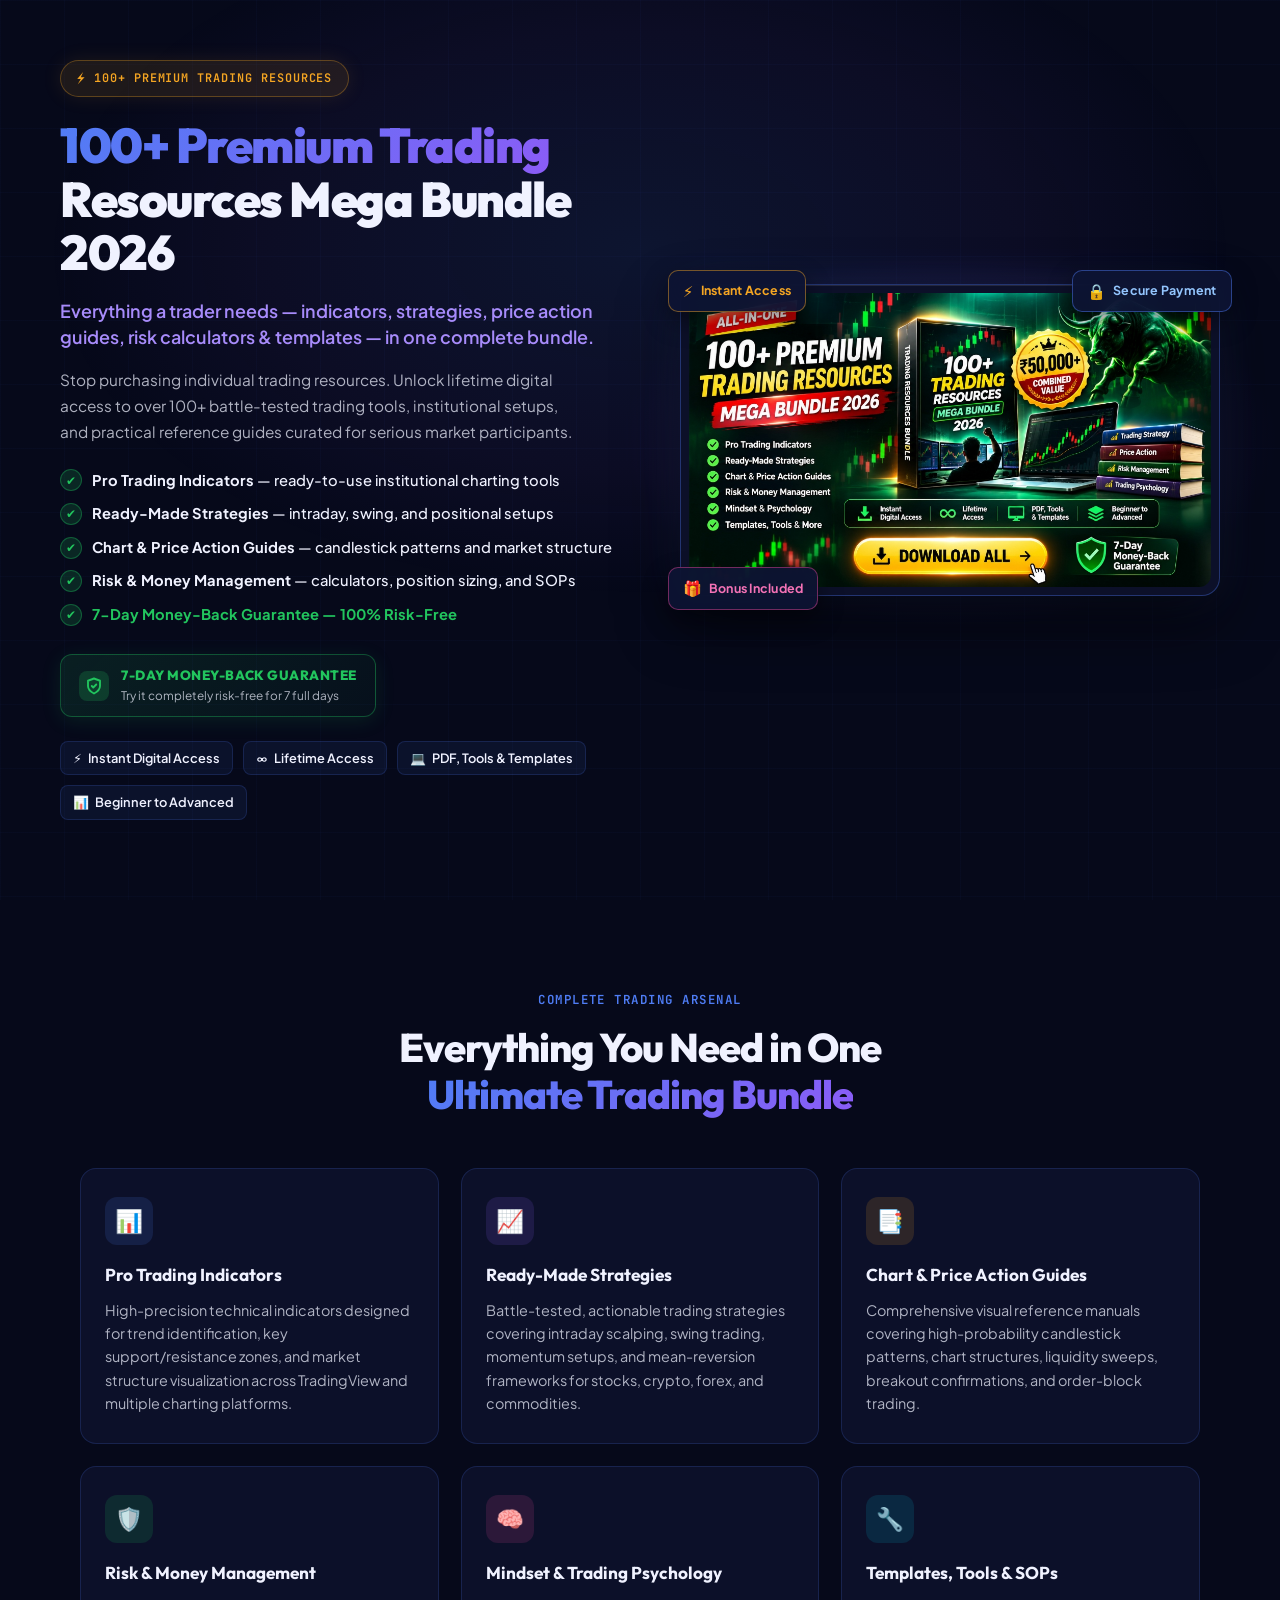
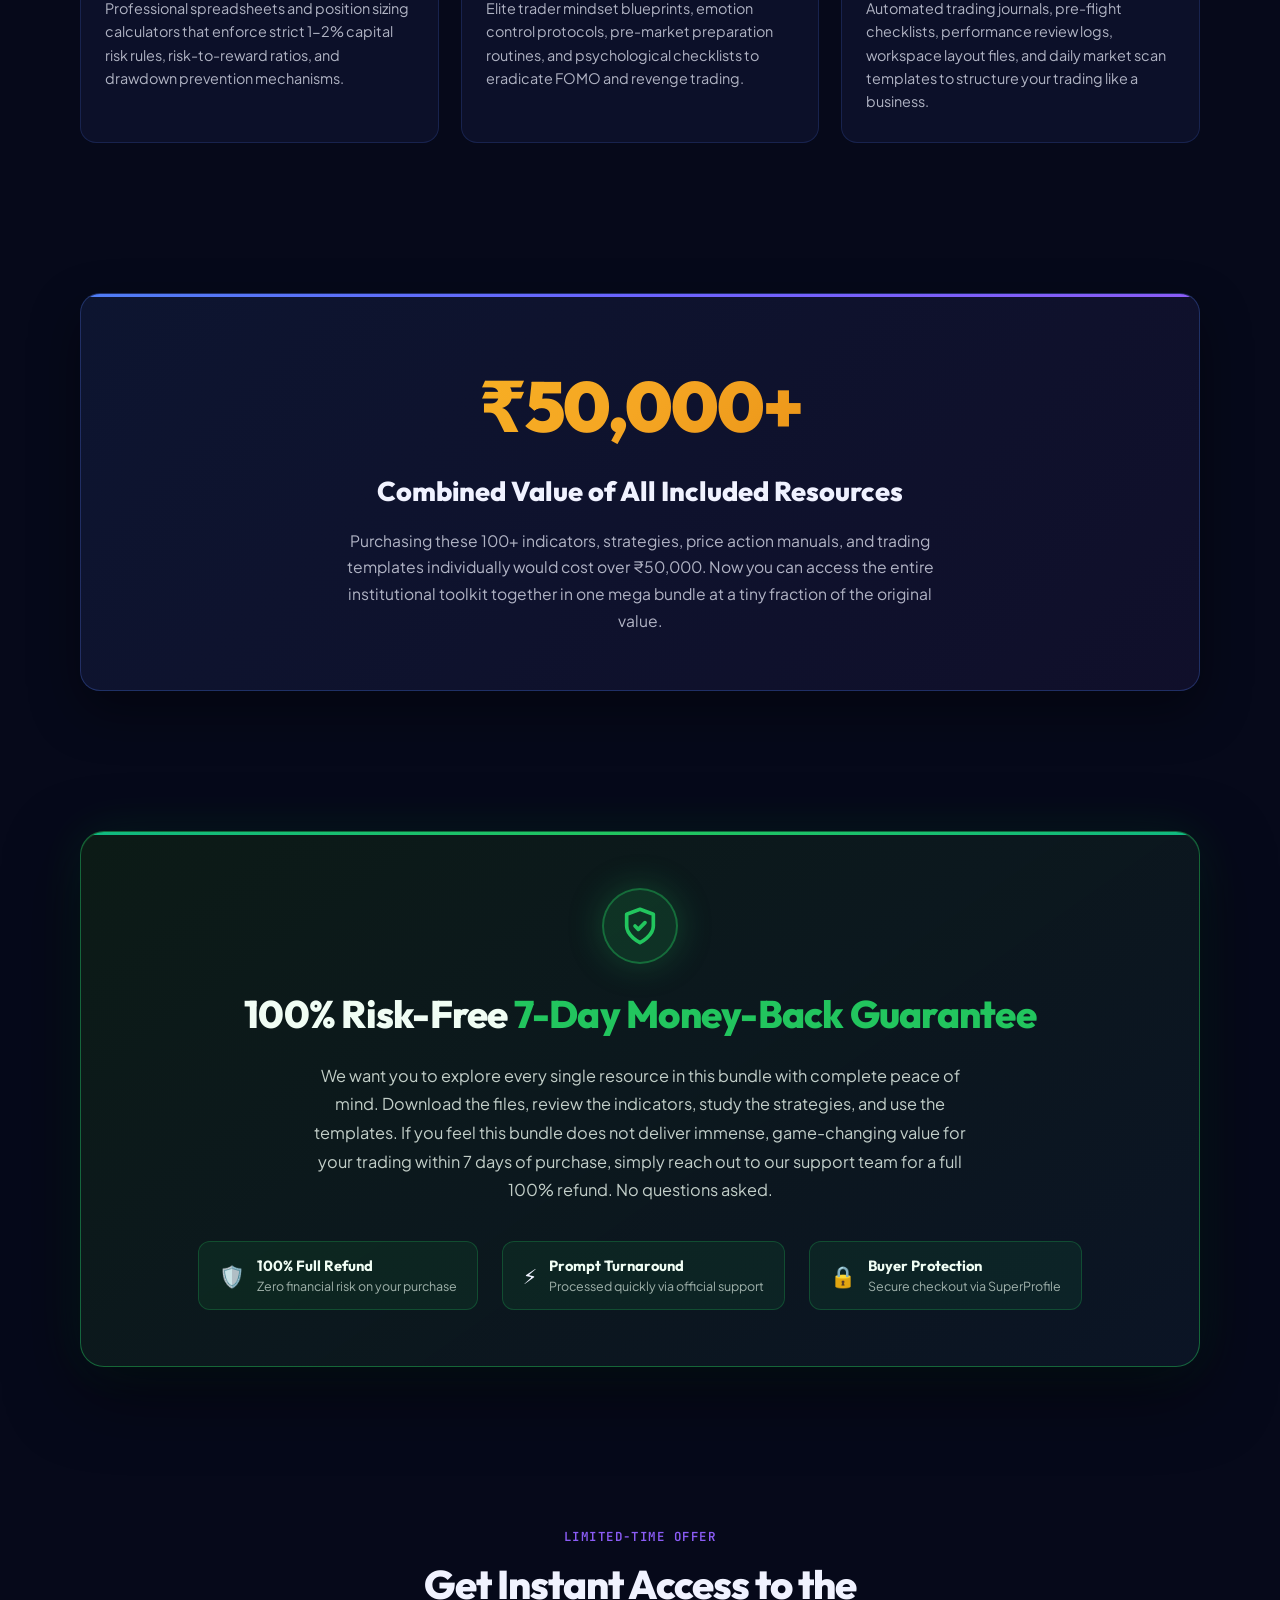
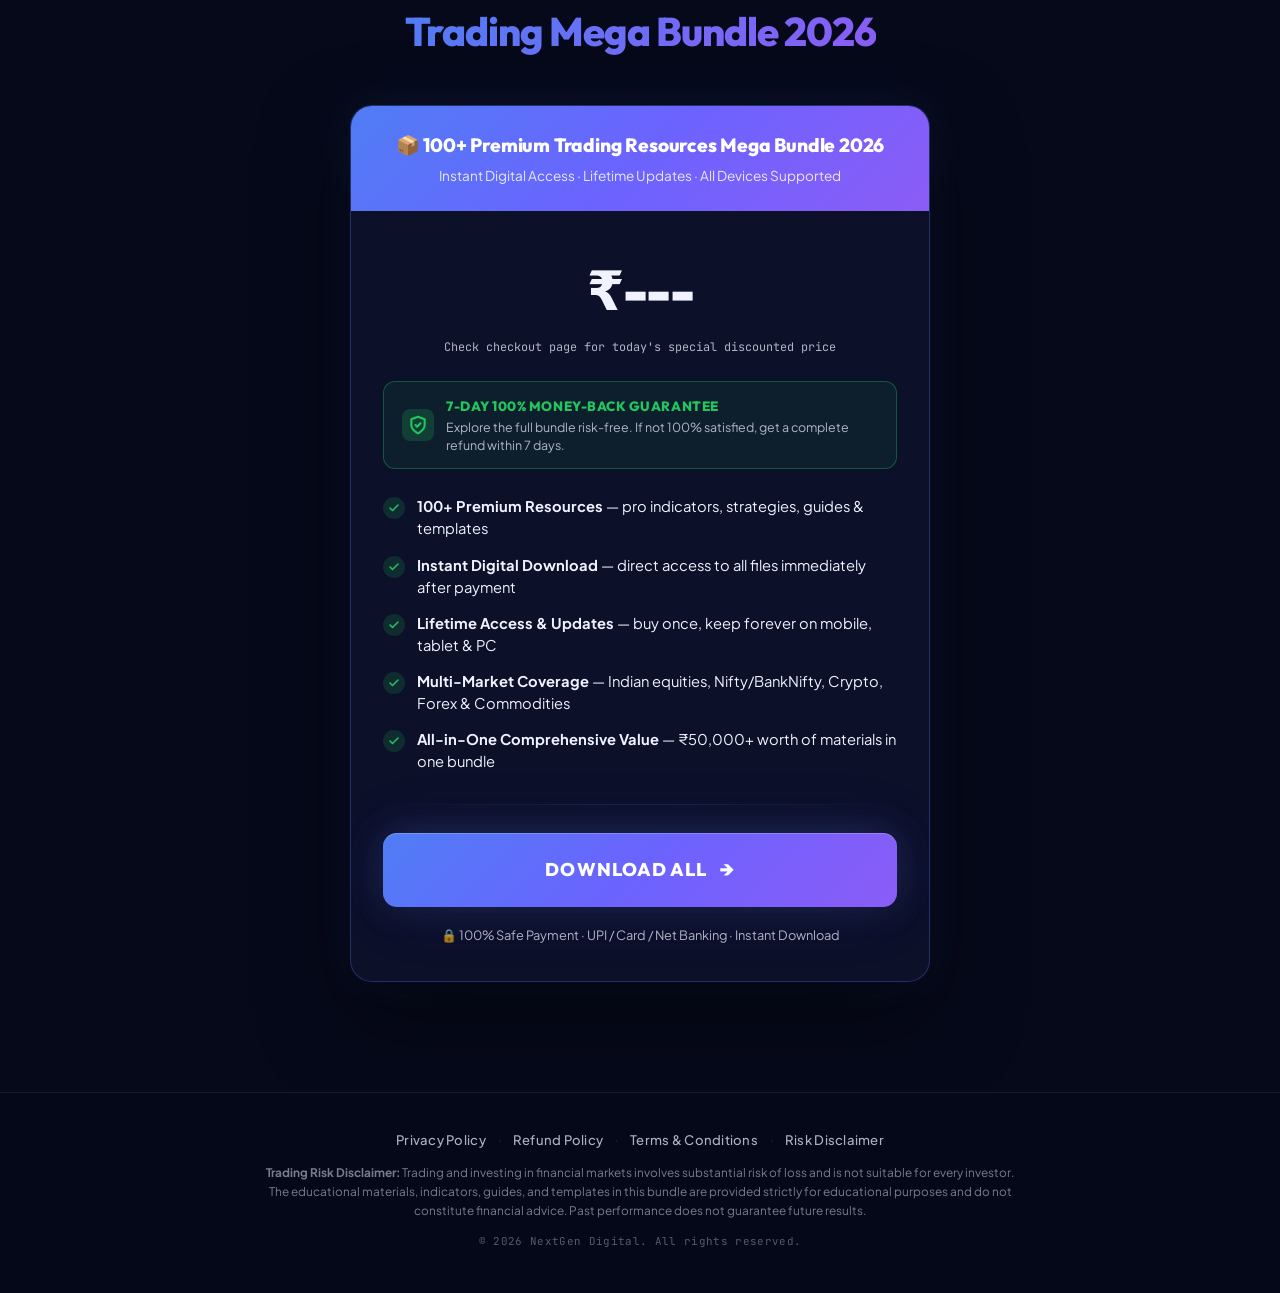
==== commit 54610349: "Enhance Trading Mega Bundle landing page & update legal infrastructure - Hero Product Mockup: Displa" ====
--- a/index.html
+++ b/index.html
@@ -7,8 +7,8 @@
   <link rel="icon" href="assets/favicon.svg" type="image/svg+xml">
 
   <!-- SEO Meta Tags -->
-  <meta name="description" content="Get 100+ premium trading resources in one mega bundle. Charts, indicators, strategies, guides, templates, and more — everything a trader needs in 2026.">
-  <meta name="keywords" content="trading resources bundle, trading mega bundle 2026, premium trading tools, trading strategies, trading indicators, trading templates, trading education">
+  <meta name="description" content="Get 100+ premium trading resources in one mega bundle. Indicators, strategies, price action guides, risk management templates, checklists, and mindset guides — everything a trader needs in 2026.">
+  <meta name="keywords" content="trading resources bundle, trading mega bundle 2026, premium trading tools, trading strategies, price action guides, trading indicators, trading templates, risk management, trading psychology">
   <meta name="author" content="NextGen Digital">
   <meta name="robots" content="index, follow">
 
@@ -16,14 +16,14 @@
   <meta property="og:type" content="website">
   <meta property="og:url" content="https://superprofile.bio/vp/%F0%9F%94%A5-100--premium-trading-resources-in-one-ultimate-bundle-2026--%F0%9F%93%A6">
   <meta property="og:title" content="100+ Premium Trading Resources Mega Bundle 2026">
-  <meta property="og:description" content="Get 100+ premium trading resources in one mega bundle — charts, strategies, guides, templates, and more.">
-  <meta property="og:image" content="assets/chart-overview.jpg">
+  <meta property="og:description" content="Get 100+ premium trading resources in one mega bundle — indicators, strategies, guides, templates, and more with a 7-day money-back guarantee.">
+  <meta property="og:image" content="assets/hero-bundle-mockup.jpg">
 
   <!-- Twitter Card -->
   <meta name="twitter:card" content="summary_large_image">
   <meta name="twitter:title" content="100+ Premium Trading Resources Mega Bundle 2026">
   <meta name="twitter:description" content="All-in-one trading toolkit with 100+ premium resources for traders.">
-  <meta name="twitter:image" content="assets/chart-overview.jpg">
+  <meta name="twitter:image" content="assets/hero-bundle-mockup.jpg">
 
   <!-- DNS Prefetch & Resource Preconnect -->
   <link rel="preconnect" href="https://fonts.googleapis.com">
@@ -33,7 +33,7 @@
   <link rel="dns-prefetch" href="https://superprofile.bio">
 
   <!-- Google Fonts -->
-  <link rel="stylesheet" href="https://fonts.googleapis.com/css2?family=JetBrains+Mono:wght@400;500;600&family=Outfit:wght@400;600;700;800;900&family=Plus+Jakarta+Sans:wght@400;500;600;700&display=swap">
+  <link rel="stylesheet" href="https://fonts.googleapis.com/css2?family=JetBrains+Mono:wght@400;500;600&family=Outfit:wght@400;600;700;800;900&family=Plus+Jakarta+Sans:wght@400;500;600;700;800&display=swap">
 
   <!-- Structured Data (Schema.org) -->
   <script type="application/ld+json">
@@ -41,7 +41,11 @@
     "@context": "https://schema.org",
     "@type": "Product",
     "name": "100+ Premium Trading Resources Mega Bundle 2026",
-    "description": "A comprehensive collection of 100+ premium trading resources including charts, indicators, strategies, guides, templates, and educational materials for traders.",
+    "description": "Comprehensive collection of 100+ premium trading resources including indicators, strategies, price action guides, risk management calculators, and trading templates.",
+    "brand": {
+      "@type": "Brand",
+      "name": "NextGen Digital"
+    },
     "offers": {
       "@type": "Offer",
       "url": "https://superprofile.bio/vp/%F0%9F%94%A5-100--premium-trading-resources-in-one-ultimate-bundle-2026--%F0%9F%93%A6",
@@ -74,7 +78,7 @@
   <style>
     /* ================================================================
        100+ Premium Trading Resources Mega Bundle 2026
-       Premium Dark Navy Landing Page
+       Premium Dark Navy & Cyber Finance Theme
        ================================================================ */
 
     *, *::before, *::after {
@@ -86,19 +90,21 @@
     :root {
       --bg-deep: #06091a;
       --bg-card: #0c1029;
-      --bg-card-hover: #111538;
+      --bg-card-inner: #111638;
       --accent-blue: #4f7df5;
       --accent-purple: #8b5cf6;
       --accent-gold: #f5a623;
       --accent-green: #22c55e;
+      --accent-green-glow: rgba(34, 197, 94, 0.25);
       --gradient-hero: linear-gradient(135deg, #4f7df5, #8b5cf6);
       --gradient-cta: linear-gradient(135deg, #4f7df5 0%, #6c63ff 50%, #8b5cf6 100%);
-      --glow-blue: rgba(79, 125, 245, 0.15);
-      --glow-purple: rgba(139, 92, 246, 0.12);
-      --border-card: rgba(79, 125, 245, 0.15);
-      --border-subtle: rgba(255, 255, 255, 0.06);
+      --glow-blue: rgba(79, 125, 245, 0.18);
+      --glow-purple: rgba(139, 92, 246, 0.15);
+      --border-card: rgba(79, 125, 245, 0.18);
+      --border-subtle: rgba(255, 255, 255, 0.08);
       --text-primary: #f0f2ff;
-      --text-secondary: rgba(240, 242, 255, 0.65);
+      --text-secondary: rgba(240, 242, 255, 0.72);
+      --text-muted: rgba(240, 242, 255, 0.5);
       --text-accent: #a78bfa;
       --font-display: 'Outfit', system-ui, -apple-system, sans-serif;
       --font-body: 'Plus Jakarta Sans', system-ui, sans-serif;
@@ -123,17 +129,18 @@
       position: relative;
       -webkit-font-smoothing: antialiased;
       -moz-osx-font-smoothing: grayscale;
-    }
-
-    /* ---- Background Effects ---- */
+      line-height: 1.6;
+    }
+
+    /* ---- Background Grid & Gradients ---- */
     body::before {
       content: '';
       position: fixed;
       inset: 0;
       background-image:
-        linear-gradient(rgba(79, 125, 245, 0.02) 1px, transparent 1px),
-        linear-gradient(90deg, rgba(79, 125, 245, 0.02) 1px, transparent 1px);
-      background-size: 80px 80px;
+        linear-gradient(rgba(79, 125, 245, 0.03) 1px, transparent 1px),
+        linear-gradient(90deg, rgba(79, 125, 245, 0.03) 1px, transparent 1px);
+      background-size: 64px 64px;
       pointer-events: none;
       z-index: 0;
     }
@@ -141,24 +148,23 @@
     body::after {
       content: '';
       position: fixed;
-      top: 0;
+      top: -100px;
       left: 50%;
       transform: translateX(-50%);
       width: 1200px;
-      height: 800px;
-      background: radial-gradient(ellipse at center, rgba(79, 125, 245, 0.06) 0%, rgba(139, 92, 246, 0.03) 40%, transparent 70%);
+      height: 700px;
+      background: radial-gradient(ellipse at center, rgba(79, 125, 245, 0.1) 0%, rgba(139, 92, 246, 0.05) 45%, transparent 70%);
       pointer-events: none;
       z-index: 0;
     }
 
-    /* ---- Utility ---- */
     .section-container {
       position: relative;
       z-index: 1;
       width: 100%;
       max-width: 1200px;
       margin: 0 auto;
-      padding: 0 48px;
+      padding: 0 40px;
     }
 
     /* ================================================================
@@ -168,15 +174,14 @@
       position: relative;
       z-index: 1;
       width: 100%;
-      max-width: 1200px;
+      max-width: 1240px;
       margin: 0 auto;
-      padding: 60px 48px 80px;
+      padding: 60px 40px 80px;
       display: grid;
-      grid-template-columns: 1fr 1fr;
-      gap: 56px;
-      align-items: center;
-      min-height: 100vh;
-      min-height: 100dvh;
+      grid-template-columns: 1.05fr 1fr;
+      gap: 52px;
+      align-items: center;
+      min-height: calc(100vh - 60px);
     }
 
     .hero-content {
@@ -191,33 +196,34 @@
       align-items: center;
       gap: 8px;
       font-family: var(--font-mono);
-      font-size: 0.75rem;
+      font-size: 0.74rem;
       font-weight: 600;
       letter-spacing: 0.08em;
       color: var(--accent-gold);
-      background: rgba(245, 166, 35, 0.08);
-      border: 1px solid rgba(245, 166, 35, 0.25);
+      background: rgba(245, 166, 35, 0.1);
+      border: 1px solid rgba(245, 166, 35, 0.3);
       border-radius: 20px;
-      padding: 8px 16px;
+      padding: 7px 16px;
       width: fit-content;
-      margin-bottom: 28px;
+      margin-bottom: 22px;
       text-transform: uppercase;
+      box-shadow: 0 0 20px rgba(245, 166, 35, 0.1);
     }
 
     .product-badge::before {
-      content: '📦';
-      font-size: 0.85rem;
+      content: '⚡';
+      font-size: 0.82rem;
     }
 
     /* Headline */
     .hero-headline {
       font-family: var(--font-display);
       font-weight: 900;
-      font-size: clamp(2rem, 3.8vw, 3.2rem);
-      line-height: 1.08;
+      font-size: clamp(2.1rem, 3.8vw, 3.3rem);
+      line-height: 1.1;
       letter-spacing: -0.03em;
       color: var(--text-primary);
-      margin-bottom: 20px;
+      margin-bottom: 18px;
     }
 
     .hero-headline .highlight {
@@ -229,7 +235,7 @@
 
     .hero-subheadline {
       font-family: var(--font-body);
-      font-size: clamp(1rem, 1.5vw, 1.15rem);
+      font-size: clamp(1rem, 1.4vw, 1.12rem);
       font-weight: 600;
       color: var(--text-accent);
       margin-bottom: 16px;
@@ -238,40 +244,122 @@
 
     .hero-description {
       font-family: var(--font-body);
-      font-size: clamp(0.92rem, 1.2vw, 1.05rem);
-      line-height: 1.7;
+      font-size: 0.96rem;
+      line-height: 1.68;
       color: var(--text-secondary);
+      margin-bottom: 24px;
+      max-width: 520px;
+    }
+
+    /* Checklist */
+    .hero-checklist {
+      list-style: none;
+      display: flex;
+      flex-direction: column;
+      gap: 10px;
       margin-bottom: 28px;
-      max-width: 500px;
-    }
-
-    /* Feature pills */
-    .hero-features {
+    }
+
+    .hero-checklist li {
+      display: flex;
+      align-items: center;
+      gap: 10px;
+      font-family: var(--font-body);
+      font-size: 0.92rem;
+      font-weight: 500;
+      color: var(--text-primary);
+    }
+
+    .checklist-icon {
+      display: inline-flex;
+      align-items: center;
+      justify-content: center;
+      width: 22px;
+      height: 22px;
+      border-radius: 50%;
+      background: rgba(34, 197, 94, 0.16);
+      border: 1px solid rgba(34, 197, 94, 0.35);
+      color: var(--accent-green);
+      font-size: 0.75rem;
+      font-weight: 700;
+      flex-shrink: 0;
+    }
+
+    .checklist-highlight {
+      color: var(--accent-green);
+      font-weight: 700;
+    }
+
+    /* Hero Guarantee Pill */
+    .hero-guarantee-pill {
+      display: inline-flex;
+      align-items: center;
+      gap: 12px;
+      background: linear-gradient(135deg, rgba(34, 197, 94, 0.12), rgba(34, 197, 94, 0.04));
+      border: 1px solid rgba(34, 197, 94, 0.35);
+      border-radius: 12px;
+      padding: 10px 18px;
+      margin-bottom: 24px;
+      width: fit-content;
+      box-shadow: 0 4px 20px rgba(34, 197, 94, 0.12);
+    }
+
+    .guarantee-shield-mini {
+      display: flex;
+      align-items: center;
+      justify-content: center;
+      width: 30px;
+      height: 30px;
+      border-radius: 8px;
+      background: rgba(34, 197, 94, 0.2);
+      color: var(--accent-green);
+      flex-shrink: 0;
+    }
+
+    .guarantee-shield-mini svg {
+      width: 18px;
+      height: 18px;
+    }
+
+    .guarantee-pill-text strong {
+      display: block;
+      font-family: var(--font-display);
+      font-size: 0.84rem;
+      font-weight: 800;
+      letter-spacing: 0.04em;
+      color: #22c55e;
+      text-transform: uppercase;
+    }
+
+    .guarantee-pill-text span {
+      display: block;
+      font-family: var(--font-body);
+      font-size: 0.74rem;
+      color: var(--text-secondary);
+    }
+
+    /* Feature Badges Row */
+    .hero-badges-row {
       display: flex;
       flex-wrap: wrap;
       gap: 10px;
-      margin-bottom: 36px;
-    }
-
-    .hero-feature-pill {
+    }
+
+    .hero-feature-badge {
       display: inline-flex;
       align-items: center;
       gap: 6px;
       font-family: var(--font-body);
-      font-size: 0.82rem;
+      font-size: 0.8rem;
       font-weight: 600;
       color: var(--text-primary);
       background: rgba(79, 125, 245, 0.08);
       border: 1px solid var(--border-card);
       border-radius: 8px;
-      padding: 8px 14px;
-    }
-
-    .hero-feature-pill .pill-icon {
-      font-size: 0.95rem;
-    }
-
-    /* ---- Hero Visual / 3D Mockup ---- */
+      padding: 6px 12px;
+    }
+
+    /* ---- Hero Visual / Product Mockup ---- */
     .hero-visual {
       position: relative;
       display: flex;
@@ -284,173 +372,98 @@
       top: 50%;
       left: 50%;
       transform: translate(-50%, -50%);
-      width: 120%;
-      height: 120%;
-      background: radial-gradient(ellipse at center, rgba(79, 125, 245, 0.1) 0%, rgba(139, 92, 246, 0.05) 40%, transparent 70%);
+      width: 125%;
+      height: 125%;
+      background: radial-gradient(ellipse at center, rgba(79, 125, 245, 0.15) 0%, rgba(139, 92, 246, 0.08) 45%, transparent 70%);
       pointer-events: none;
       z-index: 0;
     }
 
-    .mockup-container {
+    .product-mockup-container {
       position: relative;
       z-index: 1;
       width: 100%;
-      max-width: 480px;
-    }
-
-    /* 3D Bundle Mockup - Pure CSS */
-    .bundle-mockup {
+      max-width: 540px;
+    }
+
+    /* Product Frame */
+    .product-frame {
       position: relative;
+      background: var(--bg-card);
+      border: 1px solid rgba(79, 125, 245, 0.35);
+      border-radius: 18px;
+      padding: 8px;
+      box-shadow:
+        0 25px 60px rgba(0, 0, 0, 0.65),
+        0 0 45px rgba(79, 125, 245, 0.16),
+        inset 0 1px 0 rgba(255, 255, 255, 0.1);
+      overflow: hidden;
+      transition: transform 0.3s ease, box-shadow 0.3s ease;
+    }
+
+    @media (hover: hover) {
+      .product-frame:hover {
+        transform: translateY(-4px);
+        box-shadow:
+          0 32px 70px rgba(0, 0, 0, 0.75),
+          0 0 60px rgba(79, 125, 245, 0.28);
+      }
+    }
+
+    .product-image {
+      display: block;
       width: 100%;
-      aspect-ratio: 4 / 3.5;
-      perspective: 1000px;
-    }
-
-    .mockup-main-box {
-      position: absolute;
-      top: 8%;
-      left: 10%;
-      width: 80%;
-      height: 75%;
-      background: linear-gradient(145deg, #1a1f4e, #0e1235);
-      border: 1px solid rgba(79, 125, 245, 0.3);
-      border-radius: 16px;
-      box-shadow:
-        0 25px 60px rgba(0, 0, 0, 0.5),
-        0 0 40px rgba(79, 125, 245, 0.08),
-        inset 0 1px 0 rgba(255, 255, 255, 0.05);
-      transform: rotateY(-5deg) rotateX(3deg);
-      display: flex;
-      flex-direction: column;
-      align-items: center;
-      justify-content: center;
-      padding: 28px 20px;
-      overflow: hidden;
-    }
-
-    .mockup-main-box::before {
-      content: '';
-      position: absolute;
-      top: 0;
-      left: 0;
-      right: 0;
-      height: 3px;
-      background: var(--gradient-cta);
-      border-radius: 16px 16px 0 0;
-    }
-
-    .mockup-icon-grid {
-      display: grid;
-      grid-template-columns: repeat(3, 1fr);
-      gap: 10px;
-      margin-bottom: 16px;
-    }
-
-    .mockup-icon-item {
-      width: 44px;
-      height: 44px;
-      border-radius: 10px;
-      display: flex;
-      align-items: center;
-      justify-content: center;
-      font-size: 1.2rem;
-    }
-
-    .mockup-icon-item:nth-child(1) { background: rgba(79, 125, 245, 0.15); }
-    .mockup-icon-item:nth-child(2) { background: rgba(139, 92, 246, 0.15); }
-    .mockup-icon-item:nth-child(3) { background: rgba(245, 166, 35, 0.15); }
-    .mockup-icon-item:nth-child(4) { background: rgba(34, 197, 94, 0.15); }
-    .mockup-icon-item:nth-child(5) { background: rgba(236, 72, 153, 0.15); }
-    .mockup-icon-item:nth-child(6) { background: rgba(6, 182, 212, 0.15); }
-
-    .mockup-title {
-      font-family: var(--font-display);
-      font-weight: 800;
-      font-size: 0.95rem;
-      color: var(--text-primary);
-      text-align: center;
-      margin-bottom: 4px;
-      letter-spacing: -0.01em;
-    }
-
-    .mockup-subtitle {
-      font-family: var(--font-body);
-      font-size: 0.68rem;
-      color: var(--text-secondary);
-      text-align: center;
-    }
-
-    /* Side mini folders */
-    .mockup-folder {
-      position: absolute;
-      border-radius: 10px;
-      display: flex;
-      align-items: center;
-      gap: 8px;
-      padding: 10px 14px;
-      font-family: var(--font-mono);
-      font-size: 0.65rem;
-      font-weight: 500;
-      border: 1px solid;
-      box-shadow: 0 8px 25px rgba(0,0,0,0.3);
-    }
-
-    .mockup-folder--top-right {
-      top: 0;
-      right: 0;
-      background: rgba(34, 197, 94, 0.1);
-      border-color: rgba(34, 197, 94, 0.25);
-      color: #22c55e;
-      transform: rotate(3deg);
-    }
-
-    .mockup-folder--bottom-left {
-      bottom: 2%;
-      left: 0;
-      background: rgba(139, 92, 246, 0.1);
-      border-color: rgba(139, 92, 246, 0.25);
-      color: #a78bfa;
-      transform: rotate(-3deg);
-    }
-
-    .mockup-folder--bottom-right {
-      bottom: 2%;
-      right: 2%;
-      background: rgba(245, 166, 35, 0.1);
-      border-color: rgba(245, 166, 35, 0.25);
-      color: #f5a623;
-      transform: rotate(2deg);
-    }
-
-    /* Floating labels */
-    .floating-label {
+      height: auto;
+      border-radius: 12px;
+      object-fit: cover;
+    }
+
+    /* Floating Badges inspired by reference screenshot */
+    .floating-badge {
       position: absolute;
       display: inline-flex;
       align-items: center;
-      gap: 6px;
-      padding: 6px 12px;
-      border-radius: 8px;
-      font-family: var(--font-body);
-      font-size: 0.7rem;
-      font-weight: 600;
-      box-shadow: 0 4px 15px rgba(0,0,0,0.3);
-      z-index: 2;
-    }
-
-    .floating-label--instant {
-      top: 15%;
-      right: -5%;
-      background: rgba(245, 166, 35, 0.12);
-      border: 1px solid rgba(245, 166, 35, 0.3);
+      gap: 7px;
+      padding: 8px 14px;
+      border-radius: 10px;
+      font-family: var(--font-body);
+      font-size: 0.78rem;
+      font-weight: 700;
+      letter-spacing: 0.02em;
+      backdrop-filter: blur(12px);
+      -webkit-backdrop-filter: blur(12px);
+      box-shadow: 0 10px 25px rgba(0, 0, 0, 0.45);
+      z-index: 3;
+      white-space: nowrap;
+      transition: transform 0.2s ease;
+    }
+
+    .floating-badge--top-left {
+      top: -14px;
+      left: -12px;
+      background: rgba(14, 20, 52, 0.92);
+      border: 1px solid rgba(245, 166, 35, 0.45);
       color: var(--accent-gold);
     }
 
-    .floating-label--bundle {
-      bottom: 20%;
-      left: -5%;
-      background: rgba(79, 125, 245, 0.12);
-      border: 1px solid rgba(79, 125, 245, 0.3);
-      color: var(--accent-blue);
+    .floating-badge--top-right {
+      top: -14px;
+      right: -12px;
+      background: rgba(14, 20, 52, 0.92);
+      border: 1px solid rgba(79, 125, 245, 0.45);
+      color: #93c5fd;
+    }
+
+    .floating-badge--bottom-left {
+      bottom: -14px;
+      left: -12px;
+      background: rgba(14, 20, 52, 0.92);
+      border: 1px solid rgba(236, 72, 153, 0.45);
+      color: #f472b6;
+    }
+
+    .floating-badge .badge-icon {
+      font-size: 0.95rem;
     }
 
     /* ================================================================
@@ -459,7 +472,7 @@
     .contents-section {
       position: relative;
       z-index: 1;
-      padding: 100px 0;
+      padding: 90px 0;
     }
 
     .section-label {
@@ -470,22 +483,23 @@
       letter-spacing: 0.12em;
       text-transform: uppercase;
       text-align: center;
-      margin-bottom: 16px;
+      margin-bottom: 14px;
     }
 
     .section-label--blue { color: var(--accent-blue); }
     .section-label--purple { color: var(--accent-purple); }
     .section-label--gold { color: var(--accent-gold); }
+    .section-label--green { color: var(--accent-green); }
 
     .section-title {
       font-family: var(--font-display);
       font-weight: 800;
-      font-size: clamp(1.6rem, 3vw, 2.4rem);
-      line-height: 1.15;
+      font-size: clamp(1.7rem, 3.2vw, 2.5rem);
+      line-height: 1.18;
       letter-spacing: -0.025em;
       text-align: center;
       color: var(--text-primary);
-      margin-bottom: 60px;
+      margin-bottom: 50px;
     }
 
     .section-title .highlight {
@@ -498,21 +512,22 @@
     .contents-grid {
       display: grid;
       grid-template-columns: repeat(3, 1fr);
-      gap: 20px;
+      gap: 22px;
     }
 
     .content-card {
       background: var(--bg-card);
       border: 1px solid var(--border-card);
-      border-radius: 14px;
+      border-radius: 16px;
       padding: 28px 24px;
-      transition: border-color 0.2s ease, box-shadow 0.2s ease;
+      transition: border-color 0.25s ease, transform 0.25s ease, box-shadow 0.25s ease;
     }
 
     @media (hover: hover) {
       .content-card:hover {
-        border-color: rgba(79, 125, 245, 0.3);
-        box-shadow: 0 0 30px rgba(79, 125, 245, 0.06);
+        border-color: rgba(79, 125, 245, 0.45);
+        transform: translateY(-3px);
+        box-shadow: 0 12px 35px rgba(0, 0, 0, 0.4), 0 0 25px rgba(79, 125, 245, 0.08);
       }
     }
 
@@ -527,45 +542,46 @@
       margin-bottom: 16px;
     }
 
-    .content-card-icon--blue { background: rgba(79, 125, 245, 0.12); }
-    .content-card-icon--purple { background: rgba(139, 92, 246, 0.12); }
-    .content-card-icon--gold { background: rgba(245, 166, 35, 0.12); }
-    .content-card-icon--green { background: rgba(34, 197, 94, 0.12); }
-    .content-card-icon--pink { background: rgba(236, 72, 153, 0.12); }
-    .content-card-icon--cyan { background: rgba(6, 182, 212, 0.12); }
+    .content-card-icon--blue { background: rgba(79, 125, 245, 0.14); }
+    .content-card-icon--purple { background: rgba(139, 92, 246, 0.14); }
+    .content-card-icon--gold { background: rgba(245, 166, 35, 0.14); }
+    .content-card-icon--green { background: rgba(34, 197, 94, 0.14); }
+    .content-card-icon--pink { background: rgba(236, 72, 153, 0.14); }
+    .content-card-icon--cyan { background: rgba(6, 182, 212, 0.14); }
 
     .content-card h3 {
       font-family: var(--font-display);
       font-weight: 700;
-      font-size: 1.05rem;
+      font-size: 1.08rem;
       color: var(--text-primary);
-      margin-bottom: 8px;
+      margin-bottom: 10px;
     }
 
     .content-card p {
       font-family: var(--font-body);
-      font-size: 0.88rem;
-      line-height: 1.6;
+      font-size: 0.9rem;
+      line-height: 1.62;
       color: var(--text-secondary);
     }
 
     /* ================================================================
-       VALUE HIGHLIGHT SECTION
+       BUNDLE VALUE SECTION
        ================================================================ */
     .value-section {
       position: relative;
       z-index: 1;
-      padding: 80px 0;
+      padding: 60px 0;
     }
 
     .value-banner {
-      background: linear-gradient(135deg, rgba(79, 125, 245, 0.08) 0%, rgba(139, 92, 246, 0.08) 100%);
-      border: 1px solid rgba(79, 125, 245, 0.2);
+      background: linear-gradient(135deg, rgba(79, 125, 245, 0.1) 0%, rgba(139, 92, 246, 0.08) 100%);
+      border: 1px solid rgba(79, 125, 245, 0.28);
       border-radius: 20px;
-      padding: 60px 40px;
+      padding: 56px 40px;
       text-align: center;
       position: relative;
       overflow: hidden;
+      box-shadow: 0 20px 50px rgba(0, 0, 0, 0.4);
     }
 
     .value-banner::before {
@@ -574,138 +590,171 @@
       top: 0;
       left: 0;
       right: 0;
-      height: 2px;
+      height: 3px;
       background: var(--gradient-cta);
     }
 
     .value-amount {
       font-family: var(--font-display);
       font-weight: 900;
-      font-size: clamp(2.5rem, 5vw, 4rem);
+      font-size: clamp(2.8rem, 6vw, 4.4rem);
       letter-spacing: -0.03em;
-      background: linear-gradient(135deg, var(--accent-gold), #fbbf24, var(--accent-gold));
+      background: linear-gradient(135deg, #fbbf24 0%, #f5a623 50%, #d97706 100%);
       -webkit-background-clip: text;
       -webkit-text-fill-color: transparent;
       background-clip: text;
-      margin-bottom: 12px;
+      margin-bottom: 8px;
     }
 
     .value-label {
       font-family: var(--font-display);
-      font-weight: 700;
-      font-size: clamp(1.2rem, 2.5vw, 1.8rem);
+      font-weight: 800;
+      font-size: clamp(1.2rem, 2.4vw, 1.7rem);
       color: var(--text-primary);
-      margin-bottom: 16px;
+      margin-bottom: 14px;
     }
 
     .value-description {
       font-family: var(--font-body);
-      font-size: 1rem;
+      font-size: 0.98rem;
       color: var(--text-secondary);
-      max-width: 600px;
+      max-width: 620px;
       margin: 0 auto;
       line-height: 1.7;
     }
 
     /* ================================================================
-       CUSTOMER REVIEWS SECTION
+       DEDICATED 7-DAY MONEY-BACK GUARANTEE SECTION
+       Prominent & Eye-Catching
        ================================================================ */
-    .reviews-section {
+    .guarantee-section {
       position: relative;
       z-index: 1;
-      padding: 100px 0;
-      /* Hidden by default — unhide when genuine reviews are available */
-      display: none;
-    }
-
-    .reviews-section.has-reviews {
+      padding: 80px 0;
+    }
+
+    .guarantee-card {
+      background: linear-gradient(145deg, rgba(14, 30, 22, 0.85) 0%, rgba(12, 22, 38, 0.92) 100%);
+      border: 1.5px solid rgba(34, 197, 94, 0.45);
+      border-radius: 24px;
+      padding: 56px 44px;
+      text-align: center;
+      position: relative;
+      overflow: hidden;
+      box-shadow:
+        0 25px 70px rgba(0, 0, 0, 0.5),
+        0 0 50px rgba(34, 197, 94, 0.12),
+        inset 0 1px 0 rgba(34, 197, 94, 0.25);
+    }
+
+    .guarantee-card::before {
+      content: '';
+      position: absolute;
+      top: 0;
+      left: 0;
+      right: 0;
+      height: 3px;
+      background: linear-gradient(90deg, #10b981, #22c55e, #10b981);
+    }
+
+    .guarantee-big-shield {
+      width: 76px;
+      height: 76px;
+      margin: 0 auto 20px;
+      border-radius: 50%;
+      background: rgba(34, 197, 94, 0.15);
+      border: 2px solid rgba(34, 197, 94, 0.4);
+      display: flex;
+      align-items: center;
+      justify-content: center;
+      color: #22c55e;
+      box-shadow: 0 0 35px rgba(34, 197, 94, 0.25);
+    }
+
+    .guarantee-big-shield svg {
+      width: 40px;
+      height: 40px;
+    }
+
+    .guarantee-card-title {
+      font-family: var(--font-display);
+      font-weight: 800;
+      font-size: clamp(1.8rem, 3.4vw, 2.4rem);
+      letter-spacing: -0.02em;
+      color: #f0fdf4;
+      margin-bottom: 16px;
+    }
+
+    .guarantee-card-title .green-highlight {
+      color: #22c55e;
+    }
+
+    .guarantee-card-desc {
+      font-family: var(--font-body);
+      font-size: 1.02rem;
+      line-height: 1.75;
+      color: rgba(240, 253, 244, 0.8);
+      max-width: 680px;
+      margin: 0 auto 36px;
+    }
+
+    .guarantee-features-row {
+      display: flex;
+      justify-content: center;
+      gap: 24px;
+      flex-wrap: wrap;
+    }
+
+    .guarantee-feature-box {
+      display: flex;
+      align-items: center;
+      gap: 12px;
+      background: rgba(34, 197, 94, 0.08);
+      border: 1px solid rgba(34, 197, 94, 0.25);
+      border-radius: 12px;
+      padding: 12px 20px;
+      text-align: left;
+    }
+
+    .guarantee-feature-icon {
+      font-size: 1.3rem;
+      flex-shrink: 0;
+    }
+
+    .guarantee-feature-text strong {
       display: block;
-    }
-
-    .reviews-grid {
-      display: grid;
-      grid-template-columns: repeat(3, 1fr);
-      gap: 20px;
-    }
-
-    .review-card {
-      background: var(--bg-card);
-      border: 1px solid var(--border-card);
-      border-radius: 14px;
-      padding: 28px 24px;
-    }
-
-    .review-stars {
-      display: flex;
-      gap: 2px;
-      margin-bottom: 14px;
-    }
-
-    .review-stars .star {
-      color: var(--accent-gold);
-      font-size: 0.85rem;
-    }
-
-    .review-text {
-      font-family: var(--font-body);
-      font-size: 0.9rem;
-      line-height: 1.65;
-      color: var(--text-secondary);
-      margin-bottom: 18px;
-      font-style: italic;
-    }
-
-    .review-author {
-      display: flex;
-      align-items: center;
-      gap: 12px;
-    }
-
-    .review-avatar {
-      width: 36px;
-      height: 36px;
-      border-radius: 50%;
-      display: flex;
-      align-items: center;
-      justify-content: center;
       font-family: var(--font-display);
       font-weight: 700;
-      font-size: 0.82rem;
-      color: #fff;
-    }
-
-    .review-author-info h4 {
-      font-family: var(--font-body);
-      font-weight: 600;
-      font-size: 0.88rem;
-      color: var(--text-primary);
-    }
-
-    .review-author-info span {
-      font-family: var(--font-body);
-      font-size: 0.75rem;
-      color: var(--text-secondary);
+      font-size: 0.92rem;
+      color: #f0fdf4;
+    }
+
+    .guarantee-feature-text span {
+      display: block;
+      font-family: var(--font-body);
+      font-size: 0.78rem;
+      color: rgba(240, 253, 244, 0.65);
     }
 
     /* ================================================================
-       PRICING SECTION
+       PRICING & PURCHASE SECTION
        ================================================================ */
     .pricing-section {
       position: relative;
       z-index: 1;
-      padding: 100px 0 120px;
+      padding: 80px 0 110px;
     }
 
     .pricing-card {
-      max-width: 560px;
+      max-width: 580px;
       margin: 0 auto;
       background: var(--bg-card);
-      border: 1px solid rgba(79, 125, 245, 0.25);
-      border-radius: 20px;
+      border: 1px solid rgba(79, 125, 245, 0.3);
+      border-radius: 22px;
       overflow: hidden;
       box-shadow:
-        0 30px 80px rgba(0, 0, 0, 0.4),
-        0 0 50px rgba(79, 125, 245, 0.06);
+        0 35px 85px rgba(0, 0, 0, 0.5),
+        0 0 50px rgba(79, 125, 245, 0.1);
     }
 
     .pricing-card-header {
@@ -717,15 +766,16 @@
     .pricing-card-header h3 {
       font-family: var(--font-display);
       font-weight: 800;
-      font-size: 1.15rem;
+      font-size: 1.2rem;
       color: #fff;
       margin-bottom: 4px;
+      letter-spacing: -0.01em;
     }
 
     .pricing-card-header p {
       font-family: var(--font-body);
-      font-size: 0.82rem;
-      color: rgba(255, 255, 255, 0.8);
+      font-size: 0.85rem;
+      color: rgba(255, 255, 255, 0.85);
     }
 
     .pricing-card-body {
@@ -734,31 +784,78 @@
 
     .pricing-price {
       text-align: center;
-      margin-bottom: 32px;
+      margin-bottom: 24px;
     }
 
     .pricing-current {
       font-family: var(--font-display);
       font-weight: 900;
-      font-size: clamp(2.4rem, 5vw, 3.2rem);
+      font-size: clamp(2.6rem, 5vw, 3.4rem);
       color: var(--text-primary);
       letter-spacing: -0.03em;
     }
 
-    /* Price placeholder note - shows only when price needs to be set */
     .pricing-note {
       font-family: var(--font-mono);
-      font-size: 0.72rem;
+      font-size: 0.74rem;
       color: var(--text-secondary);
       margin-top: 4px;
     }
 
+    /* Guarantee Box inside Pricing Card */
+    .pricing-guarantee-box {
+      background: rgba(34, 197, 94, 0.08);
+      border: 1px solid rgba(34, 197, 94, 0.35);
+      border-radius: 12px;
+      padding: 14px 18px;
+      margin-bottom: 26px;
+      display: flex;
+      align-items: center;
+      gap: 12px;
+    }
+
+    .pricing-guarantee-icon {
+      width: 32px;
+      height: 32px;
+      border-radius: 8px;
+      background: rgba(34, 197, 94, 0.2);
+      display: flex;
+      align-items: center;
+      justify-content: center;
+      color: #22c55e;
+      flex-shrink: 0;
+    }
+
+    .pricing-guarantee-icon svg {
+      width: 20px;
+      height: 20px;
+    }
+
+    .pricing-guarantee-content strong {
+      display: block;
+      font-family: var(--font-display);
+      font-weight: 800;
+      font-size: 0.84rem;
+      color: #22c55e;
+      letter-spacing: 0.04em;
+      text-transform: uppercase;
+    }
+
+    .pricing-guarantee-content p {
+      font-family: var(--font-body);
+      font-size: 0.78rem;
+      color: var(--text-secondary);
+      margin-top: 2px;
+      line-height: 1.4;
+    }
+
+    /* Pricing benefits */
     .pricing-benefits {
       list-style: none;
       display: flex;
       flex-direction: column;
       gap: 14px;
-      margin-bottom: 36px;
+      margin-bottom: 32px;
     }
 
     .pricing-benefits li {
@@ -778,7 +875,7 @@
       width: 22px;
       height: 22px;
       border-radius: 50%;
-      background: rgba(34, 197, 94, 0.15);
+      background: rgba(34, 197, 94, 0.16);
       flex-shrink: 0;
       margin-top: 2px;
     }
@@ -791,19 +888,19 @@
     .pricing-divider {
       height: 1px;
       background: linear-gradient(90deg, transparent, var(--border-card), transparent);
-      margin-bottom: 32px;
-    }
-
-    /* CTA Button */
+      margin-bottom: 28px;
+    }
+
+    /* SINGLE CTA BUTTON — DOWNLOAD ALL */
     .cta-button {
       display: flex;
       align-items: center;
       justify-content: center;
-      gap: 10px;
+      gap: 12px;
       width: 100%;
       font-family: var(--font-display);
       font-weight: 800;
-      font-size: clamp(0.92rem, 1.6vw, 1.1rem);
+      font-size: clamp(0.95rem, 1.7vw, 1.15rem);
       letter-spacing: 0.06em;
       text-transform: uppercase;
       text-decoration: none;
@@ -814,10 +911,10 @@
       cursor: pointer;
       background: var(--gradient-cta);
       box-shadow:
-        0 0 30px rgba(79, 125, 245, 0.2),
-        0 0 60px rgba(139, 92, 246, 0.08),
-        0 4px 20px rgba(0, 0, 0, 0.4),
-        inset 0 1px 0 rgba(255, 255, 255, 0.15);
+        0 0 35px rgba(79, 125, 245, 0.25),
+        0 0 70px rgba(139, 92, 246, 0.1),
+        0 6px 24px rgba(0, 0, 0, 0.45),
+        inset 0 1px 0 rgba(255, 255, 255, 0.2);
       transition:
         transform 0.2s cubic-bezier(0.25, 0.46, 0.45, 0.94),
         box-shadow 0.3s ease;
@@ -827,7 +924,7 @@
 
     .cta-button .cta-arrow {
       display: inline-flex;
-      font-size: 1.1em;
+      font-size: 1.15em;
       transition: transform 0.2s ease;
     }
 
@@ -835,20 +932,20 @@
       .cta-button:hover {
         transform: translateY(-2px) scale(1.015);
         box-shadow:
-          0 0 50px rgba(79, 125, 245, 0.35),
-          0 0 100px rgba(139, 92, 246, 0.12),
-          0 8px 32px rgba(0, 0, 0, 0.5),
-          inset 0 1px 0 rgba(255, 255, 255, 0.2);
+          0 0 55px rgba(79, 125, 245, 0.4),
+          0 0 110px rgba(139, 92, 246, 0.15),
+          0 10px 36px rgba(0, 0, 0, 0.55),
+          inset 0 1px 0 rgba(255, 255, 255, 0.25);
       }
       .cta-button:hover .cta-arrow {
-        transform: translateX(3px);
+        transform: translateX(4px);
       }
     }
 
     .cta-button:active {
       transform: translateY(1px) scale(0.98);
       box-shadow:
-        0 0 18px rgba(79, 125, 245, 0.15),
+        0 0 18px rgba(79, 125, 245, 0.2),
         0 2px 10px rgba(0, 0, 0, 0.5);
       transition-duration: 0.08s;
     }
@@ -862,69 +959,123 @@
       display: flex;
       align-items: center;
       justify-content: center;
-      gap: 6px;
-      margin-top: 16px;
-      font-family: var(--font-body);
-      font-size: 0.78rem;
+      gap: 8px;
+      margin-top: 18px;
+      font-family: var(--font-body);
+      font-size: 0.8rem;
       color: var(--text-secondary);
     }
 
     /* ================================================================
-       PURCHASE NOTIFICATION POPUP
-       Disabled by default — enable when genuine data source is connected
+       LIVE VERIFIED PURCHASE NOTIFICATION POPUP
+       Exact match to reference screenshot (Ashish just purchased • Delhi)
        ================================================================ */
     .purchase-notification {
-      display: none; /* Disabled until genuine purchase data is connected */
       position: fixed;
       bottom: 24px;
       left: 24px;
-      z-index: 100;
-      background: var(--bg-card);
-      border: 1px solid var(--border-card);
-      border-radius: 12px;
-      padding: 14px 20px;
-      box-shadow: 0 10px 40px rgba(0, 0, 0, 0.5);
-      max-width: 320px;
-    }
-
-    .purchase-notification.active {
+      z-index: 999;
+      background: rgba(14, 20, 52, 0.96);
+      border: 1px solid rgba(79, 125, 245, 0.35);
+      border-radius: 50px;
+      padding: 10px 18px 10px 10px;
+      box-shadow: 0 12px 40px rgba(0, 0, 0, 0.55), 0 0 25px rgba(79, 125, 245, 0.1);
       display: flex;
       align-items: center;
       gap: 12px;
-    }
-
-    .notification-avatar {
-      width: 36px;
-      height: 36px;
+      backdrop-filter: blur(16px);
+      -webkit-backdrop-filter: blur(16px);
+      transform: translateY(120px) scale(0.95);
+      opacity: 0;
+      pointer-events: none;
+      transition: transform 0.45s cubic-bezier(0.16, 1, 0.3, 1), opacity 0.45s ease;
+      max-width: 360px;
+    }
+
+    .purchase-notification.visible {
+      transform: translateY(0) scale(1);
+      opacity: 1;
+      pointer-events: auto;
+    }
+
+    .notif-avatar-circle {
+      width: 38px;
+      height: 38px;
       border-radius: 50%;
-      background: var(--gradient-cta);
+      background: #4f7df5;
       display: flex;
       align-items: center;
       justify-content: center;
+      color: #fff;
+      font-family: var(--font-display);
+      font-weight: 800;
+      font-size: 0.95rem;
       flex-shrink: 0;
-    }
-
-    .notification-avatar span {
+      box-shadow: 0 4px 12px rgba(0, 0, 0, 0.3);
+    }
+
+    .notif-details {
+      display: flex;
+      flex-direction: column;
+      gap: 1px;
+      min-width: 140px;
+    }
+
+    .notif-line-1 {
+      font-family: var(--font-body);
+      font-size: 0.84rem;
+      color: var(--text-primary);
+      font-weight: 500;
+    }
+
+    .notif-line-1 strong {
+      font-weight: 700;
       color: #fff;
-      font-weight: 700;
+    }
+
+    .notif-line-2 {
+      font-family: var(--font-body);
+      font-size: 0.74rem;
+      color: var(--text-secondary);
+      display: flex;
+      align-items: center;
+      gap: 4px;
+    }
+
+    .notif-verified-badge {
+      width: 22px;
+      height: 22px;
+      border-radius: 50%;
+      background: #22c55e;
+      display: flex;
+      align-items: center;
+      justify-content: center;
+      color: #fff;
+      flex-shrink: 0;
+      box-shadow: 0 0 10px rgba(34, 197, 94, 0.4);
+    }
+
+    .notif-verified-badge svg {
+      width: 12px;
+      height: 12px;
+    }
+
+    .notif-close-btn {
+      background: none;
+      border: none;
+      color: var(--text-muted);
+      cursor: pointer;
+      padding: 4px;
+      display: flex;
+      align-items: center;
+      justify-content: center;
       font-size: 0.85rem;
-    }
-
-    .notification-text {
-      font-family: var(--font-body);
-      font-size: 0.82rem;
+      margin-left: 2px;
+      transition: color 0.15s ease;
+    }
+
+    .notif-close-btn:hover {
       color: var(--text-primary);
-      line-height: 1.4;
-    }
-
-    .notification-text strong {
-      color: var(--accent-blue);
-    }
-
-    .notification-time {
-      font-size: 0.7rem;
-      color: var(--text-secondary);
-      margin-top: 2px;
     }
 
     /* ================================================================
@@ -934,30 +1085,32 @@
       position: relative;
       z-index: 1;
       width: 100%;
-      padding: 32px 20px 36px;
+      padding: 36px 20px 42px;
       text-align: center;
       border-top: 1px solid var(--border-subtle);
       margin-top: auto;
+      background: rgba(6, 9, 26, 0.85);
     }
 
     .landing-footer-links {
       display: flex;
       align-items: center;
       justify-content: center;
-      gap: 8px;
+      gap: 12px;
       flex-wrap: wrap;
       list-style: none;
+      margin-bottom: 14px;
     }
 
     .landing-footer-links li {
       display: flex;
       align-items: center;
-      gap: 8px;
+      gap: 12px;
     }
 
     .landing-footer-links a {
       font-family: var(--font-body);
-      font-size: 0.78rem;
+      font-size: 0.82rem;
       font-weight: 500;
       color: var(--text-secondary);
       text-decoration: none;
@@ -976,101 +1129,233 @@
     }
 
     .landing-footer-sep {
-      color: rgba(79, 125, 245, 0.3);
-      font-size: 0.65rem;
+      color: rgba(79, 125, 245, 0.35);
+      font-size: 0.75rem;
       user-select: none;
     }
 
+    .landing-footer-disclaimer-note {
+      font-family: var(--font-body);
+      font-size: 0.74rem;
+      color: var(--text-muted);
+      max-width: 760px;
+      margin: 0 auto 12px;
+      line-height: 1.6;
+    }
+
     .landing-footer-copy {
-      margin-top: 12px;
       font-family: var(--font-mono);
-      font-size: 0.65rem;
-      color: rgba(240, 242, 255, 0.3);
+      font-size: 0.68rem;
+      color: rgba(240, 242, 255, 0.35);
       letter-spacing: 0.03em;
     }
 
     /* ================================================================
-       RESPONSIVE
+       RESPONSIVE DESIGN
        ================================================================ */
 
     /* Tablets */
-    @media (max-width: 960px) {
+    @media (max-width: 990px) {
       .hero {
         grid-template-columns: 1fr;
-        gap: 48px;
-        padding: 60px 32px 60px;
+        gap: 50px;
+        padding: 50px 30px 60px;
         min-height: auto;
       }
 
-      .hero-content { order: 1; }
-      .hero-visual { order: 2; justify-content: center; }
-
-      .contents-grid { grid-template-columns: repeat(2, 1fr); }
-      .reviews-grid { grid-template-columns: repeat(2, 1fr); }
-
-      .section-container { padding: 0 32px; }
-
-      .value-banner { padding: 48px 28px; }
+      .hero-content {
+        order: 1;
+      }
+
+      .hero-visual {
+        order: 2;
+        justify-content: center;
+      }
+
+      .product-mockup-container {
+        max-width: 500px;
+      }
+
+      .contents-grid {
+        grid-template-columns: repeat(2, 1fr);
+      }
+
+      .guarantee-card {
+        padding: 44px 28px;
+      }
+
+      .section-container {
+        padding: 0 30px;
+      }
     }
 
     /* Mobile */
     @media (max-width: 600px) {
       .hero {
-        padding: 40px 20px 48px;
+        padding: 36px 18px 48px;
         gap: 36px;
       }
 
       .hero-headline {
-        font-size: clamp(1.6rem, 6.5vw, 2.2rem);
+        font-size: clamp(1.7rem, 7vw, 2.3rem);
         margin-bottom: 14px;
       }
 
-      .hero-subheadline { font-size: 0.92rem; }
-      .hero-description { font-size: 0.9rem; margin-bottom: 22px; }
-
-      .hero-features { gap: 8px; margin-bottom: 24px; }
-      .hero-feature-pill { font-size: 0.75rem; padding: 6px 10px; }
-
-      .mockup-container { max-width: 320px; }
-
-      .section-container { padding: 0 20px; }
-      .contents-section { padding: 60px 0; }
-      .contents-grid { grid-template-columns: 1fr; }
-      .content-card { padding: 22px 20px; }
-
-      .value-section { padding: 60px 0; }
-      .value-banner { padding: 40px 20px; border-radius: 14px; }
-
-      .reviews-section { padding: 60px 0; }
-      .reviews-grid { grid-template-columns: 1fr; }
-
-      .pricing-section { padding: 60px 0 80px; }
-      .pricing-card { margin: 0 20px; }
-      .pricing-card-body { padding: 28px 20px; }
-
-      .pricing-card-header { padding: 20px 20px; }
-      .pricing-card-header h3 { font-size: 1rem; }
-
-      .product-badge {
-        font-size: 0.68rem;
-        padding: 6px 12px;
+      .hero-subheadline {
+        font-size: 0.94rem;
+      }
+
+      .hero-description {
+        font-size: 0.9rem;
         margin-bottom: 20px;
       }
 
-      .floating-label { display: none; }
-
-      .section-title {
-        font-size: clamp(1.35rem, 5.5vw, 1.8rem);
-        margin-bottom: 40px;
+      .hero-checklist li {
+        font-size: 0.86rem;
+      }
+
+      .hero-guarantee-pill {
+        width: 100%;
+        padding: 10px 14px;
+      }
+
+      .product-mockup-container {
+        max-width: 100%;
+      }
+
+      /* Keep floating badges clean on small screens */
+      .floating-badge {
+        font-size: 0.7rem;
+        padding: 6px 10px;
+      }
+
+      .floating-badge--top-left {
+        top: -10px;
+        left: 4px;
+      }
+
+      .floating-badge--top-right {
+        top: -10px;
+        right: 4px;
+      }
+
+      .floating-badge--bottom-left {
+        bottom: -10px;
+        left: 4px;
+      }
+
+      .section-container {
+        padding: 0 18px;
+      }
+
+      .contents-section {
+        padding: 60px 0;
+      }
+
+      .contents-grid {
+        grid-template-columns: 1fr;
+        gap: 16px;
+      }
+
+      .content-card {
+        padding: 22px 18px;
+      }
+
+      .value-section {
+        padding: 40px 0;
+      }
+
+      .value-banner {
+        padding: 36px 20px;
+        border-radius: 16px;
+      }
+
+      .guarantee-section {
+        padding: 60px 0;
+      }
+
+      .guarantee-card {
+        padding: 36px 18px;
+        border-radius: 18px;
+      }
+
+      .guarantee-features-row {
+        flex-direction: column;
+        gap: 12px;
+      }
+
+      .guarantee-feature-box {
+        width: 100%;
+      }
+
+      .pricing-section {
+        padding: 50px 0 70px;
+      }
+
+      .pricing-card {
+        border-radius: 18px;
+      }
+
+      .pricing-card-header {
+        padding: 20px 18px;
+      }
+
+      .pricing-card-body {
+        padding: 26px 18px;
+      }
+
+      .cta-button {
+        font-size: 0.94rem;
+        padding: 18px 24px;
+      }
+
+      /* Purchase notification on mobile: sits neatly above bottom */
+      .purchase-notification {
+        bottom: 12px;
+        left: 12px;
+        right: 12px;
+        max-width: calc(100% - 24px);
+        padding: 8px 14px 8px 8px;
+        border-radius: 30px;
+      }
+
+      .notif-avatar-circle {
+        width: 32px;
+        height: 32px;
+        font-size: 0.85rem;
+      }
+
+      .notif-line-1 {
+        font-size: 0.78rem;
+      }
+
+      .notif-line-2 {
+        font-size: 0.7rem;
       }
     }
 
     /* Very small screens */
     @media (max-width: 380px) {
-      .hero { padding: 32px 16px 40px; }
-      .hero-headline { font-size: 1.45rem; }
-      .section-container { padding: 0 16px; }
-      .pricing-card { margin: 0 16px; }
+      .hero {
+        padding: 28px 14px 40px;
+      }
+
+      .hero-headline {
+        font-size: 1.55rem;
+      }
+
+      .section-container {
+        padding: 0 14px;
+      }
+
+      .cta-button {
+        font-size: 0.88rem;
+        padding: 16px 20px;
+      }
+
+      .floating-badge {
+        display: none; /* Hide floating badges on ultra-narrow devices to prevent overflow */
+      }
     }
 
     /* Prefers reduced motion */
@@ -1090,7 +1375,7 @@
        ============================================================ -->
   <main class="hero" role="main">
 
-    <!-- Left Column: Product Information -->
+    <!-- Left Column: Product Headline, Description & Features -->
     <section class="hero-content">
       <span class="product-badge">100+ Premium Trading Resources</span>
 
@@ -1099,63 +1384,100 @@
       </h1>
 
       <p class="hero-subheadline">
-        Everything a trader needs — charts, strategies, guides, templates & more — in one powerful bundle.
+        Everything a trader needs — indicators, strategies, price action guides, risk calculators & templates — in one complete bundle.
       </p>
 
       <p class="hero-description">
-        Stop buying trading resources one by one. Get instant access to a comprehensive collection of 100+ carefully curated premium trading resources designed for serious traders and investors.
+        Stop purchasing individual trading resources. Unlock lifetime digital access to over 100+ battle-tested trading tools, institutional setups, and practical reference guides curated for serious market participants.
       </p>
 
-      <div class="hero-features">
-        <span class="hero-feature-pill">
-          <span class="pill-icon">⚡</span> Instant Digital Access
+      <!-- Key Value Points Checklist -->
+      <ul class="hero-checklist">
+        <li>
+          <span class="checklist-icon" aria-hidden="true">✔</span>
+          <span><strong>Pro Trading Indicators</strong> — ready-to-use institutional charting tools</span>
+        </li>
+        <li>
+          <span class="checklist-icon" aria-hidden="true">✔</span>
+          <span><strong>Ready-Made Strategies</strong> — intraday, swing, and positional setups</span>
+        </li>
+        <li>
+          <span class="checklist-icon" aria-hidden="true">✔</span>
+          <span><strong>Chart &amp; Price Action Guides</strong> — candlestick patterns and market structure</span>
+        </li>
+        <li>
+          <span class="checklist-icon" aria-hidden="true">✔</span>
+          <span><strong>Risk &amp; Money Management</strong> — calculators, position sizing, and SOPs</span>
+        </li>
+        <li>
+          <span class="checklist-icon" aria-hidden="true">✔</span>
+          <span class="checklist-highlight">7-Day Money-Back Guarantee — 100% Risk-Free</span>
+        </li>
+      </ul>
+
+      <!-- Prominent 7-Day Guarantee Pill in Hero -->
+      <div class="hero-guarantee-pill">
+        <div class="guarantee-shield-mini" aria-hidden="true">
+          <svg viewBox="0 0 24 24" fill="none" stroke="currentColor" stroke-width="2.5" stroke-linecap="round" stroke-linejoin="round">
+            <path d="M12 22s8-4 8-10V5l-8-3-8 3v7c0 6 8 10 8 10z"></path>
+            <polyline points="9 12 11 14 15 10"></polyline>
+          </svg>
+        </div>
+        <div class="guarantee-pill-text">
+          <strong>7-DAY MONEY-BACK GUARANTEE</strong>
+          <span>Try it completely risk-free for 7 full days</span>
+        </div>
+      </div>
+
+      <!-- Quick Feature Badges -->
+      <div class="hero-badges-row">
+        <span class="hero-feature-badge">
+          <span>⚡</span> Instant Digital Access
         </span>
-        <span class="hero-feature-pill">
-          <span class="pill-icon">📦</span> All-in-One Bundle
+        <span class="hero-feature-badge">
+          <span>∞</span> Lifetime Access
         </span>
-        <span class="hero-feature-pill">
-          <span class="pill-icon">📊</span> 100+ Resources
+        <span class="hero-feature-badge">
+          <span>💻</span> PDF, Tools &amp; Templates
+        </span>
+        <span class="hero-feature-badge">
+          <span>📊</span> Beginner to Advanced
         </span>
       </div>
     </section>
 
-    <!-- Right Column: 3D Product Mockup -->
-    <aside class="hero-visual" aria-label="Trading Mega Bundle product mockup">
+    <!-- Right Column: 3D Product Mockup with Floating Badges (Reference Screenshot Style) -->
+    <aside class="hero-visual" aria-label="100+ Premium Trading Resources Mega Bundle 2026 Product Mockup">
       <div class="mockup-glow" aria-hidden="true"></div>
-      <div class="mockup-container">
-        <div class="bundle-mockup">
-          <!-- Main Bundle Box -->
-          <div class="mockup-main-box">
-            <div class="mockup-icon-grid">
-              <div class="mockup-icon-item">📊</div>
-              <div class="mockup-icon-item">📈</div>
-              <div class="mockup-icon-item">📋</div>
-              <div class="mockup-icon-item">💹</div>
-              <div class="mockup-icon-item">📑</div>
-              <div class="mockup-icon-item">🔧</div>
-            </div>
-            <div class="mockup-title">Trading Mega Bundle</div>
-            <div class="mockup-subtitle">100+ Premium Resources · 2026 Edition</div>
-          </div>
-
-          <!-- Side Elements -->
-          <div class="mockup-folder mockup-folder--top-right">
-            <span>📄</span> Strategy Guides
-          </div>
-          <div class="mockup-folder mockup-folder--bottom-left">
-            <span>📊</span> Chart Templates
-          </div>
-          <div class="mockup-folder mockup-folder--bottom-right">
-            <span>📋</span> Checklists
-          </div>
-
-          <!-- Floating Labels -->
-          <div class="floating-label floating-label--instant">
-            <span>⚡</span> Instant Access
-          </div>
-          <div class="floating-label floating-label--bundle">
-            <span>📦</span> All-in-One Bundle
-          </div>
+
+      <div class="product-mockup-container">
+        <!-- Floating Badge: Instant Access (Top-Left) -->
+        <div class="floating-badge floating-badge--top-left">
+          <span class="badge-icon">⚡</span> Instant Access
+        </div>
+
+        <!-- Floating Badge: Secure Payment (Top-Right) -->
+        <div class="floating-badge floating-badge--top-right">
+          <span class="badge-icon">🔒</span> Secure Payment
+        </div>
+
+        <!-- Floating Badge: Bonus Included (Bottom-Left) -->
+        <div class="floating-badge floating-badge--bottom-left">
+          <span class="badge-icon">🎁</span> Bonus Included
+        </div>
+
+        <!-- Product Image Frame -->
+        <div class="product-frame">
+          <picture>
+            <img 
+              class="product-image" 
+              src="assets/hero-bundle-mockup.jpg" 
+              alt="100+ Premium Trading Resources Mega Bundle 2026 — 3D Box, Laptop Trading Charts, Strategy Books and Materials"
+              width="600"
+              height="338"
+              loading="eager"
+            >
+          </picture>
         </div>
       </div>
     </aside>
@@ -1167,7 +1489,7 @@
        ============================================================ -->
   <section class="contents-section" aria-label="Bundle contents">
     <div class="section-container">
-      <span class="section-label section-label--blue">What's Inside</span>
+      <span class="section-label section-label--blue">Complete Trading Arsenal</span>
       <h2 class="section-title">
         Everything You Need in One<br><span class="highlight">Ultimate Trading Bundle</span>
       </h2>
@@ -1175,33 +1497,38 @@
       <div class="contents-grid">
         <div class="content-card">
           <div class="content-card-icon content-card-icon--blue">📊</div>
-          <h3>Trading Strategies</h3>
-          <p>Proven trading strategies covering intraday, swing trading, positional, and multiple market approaches for various asset classes.</p>
+          <h3>Pro Trading Indicators</h3>
+          <p>High-precision technical indicators designed for trend identification, key support/resistance zones, and market structure visualization across TradingView and multiple charting platforms.</p>
         </div>
+
         <div class="content-card">
           <div class="content-card-icon content-card-icon--purple">📈</div>
-          <h3>Technical Analysis Resources</h3>
-          <p>Comprehensive chart patterns, candlestick analysis guides, indicator setups, and technical analysis reference materials.</p>
+          <h3>Ready-Made Strategies</h3>
+          <p>Battle-tested, actionable trading strategies covering intraday scalping, swing trading, momentum setups, and mean-reversion frameworks for stocks, crypto, forex, and commodities.</p>
         </div>
+
         <div class="content-card">
-          <div class="content-card-icon content-card-icon--gold">📋</div>
-          <h3>Trading Plans & Templates</h3>
-          <p>Ready-to-use trading plan templates, journal formats, risk management calculators, and position sizing tools.</p>
+          <div class="content-card-icon content-card-icon--gold">📑</div>
+          <h3>Chart &amp; Price Action Guides</h3>
+          <p>Comprehensive visual reference manuals covering high-probability candlestick patterns, chart structures, liquidity sweeps, breakout confirmations, and order-block trading.</p>
         </div>
+
         <div class="content-card">
-          <div class="content-card-icon content-card-icon--green">💹</div>
-          <h3>Market Analysis Guides</h3>
-          <p>In-depth guides for analyzing stocks, forex, crypto, commodities, and indices with practical examples and frameworks.</p>
+          <div class="content-card-icon content-card-icon--green">🛡️</div>
+          <h3>Risk &amp; Money Management</h3>
+          <p>Professional spreadsheets and position sizing calculators that enforce strict 1-2% capital risk rules, risk-to-reward ratios, and drawdown prevention mechanisms.</p>
         </div>
+
         <div class="content-card">
-          <div class="content-card-icon content-card-icon--pink">📑</div>
-          <h3>Trading Checklists & SOPs</h3>
-          <p>Pre-trade, during-trade, and post-trade checklists along with standard operating procedures to build trading discipline.</p>
+          <div class="content-card-icon content-card-icon--pink">🧠</div>
+          <h3>Mindset &amp; Trading Psychology</h3>
+          <p>Elite trader mindset blueprints, emotion control protocols, pre-market preparation routines, and psychological checklists to eradicate FOMO and revenge trading.</p>
         </div>
+
         <div class="content-card">
           <div class="content-card-icon content-card-icon--cyan">🔧</div>
-          <h3>Tools & Setup Guides</h3>
-          <p>Platform setup guides, charting workspace configurations, watchlist templates, and trading tool recommendations.</p>
+          <h3>Templates, Tools &amp; SOPs</h3>
+          <p>Automated trading journals, pre-flight checklists, performance review logs, workspace layout files, and daily market scan templates to structure your trading like a business.</p>
         </div>
       </div>
     </div>
@@ -1214,27 +1541,62 @@
     <div class="section-container">
       <div class="value-banner">
         <div class="value-amount">₹50,000+</div>
-        <div class="value-label">Combined Value of All Resources</div>
+        <div class="value-label">Combined Value of All Included Resources</div>
         <p class="value-description">
-          Access 100+ premium trading resources that would cost over ₹50,000 if purchased individually — now available together in one comprehensive mega bundle at a fraction of the price.
+          Purchasing these 100+ indicators, strategies, price action manuals, and trading templates individually would cost over ₹50,000. Now you can access the entire institutional toolkit together in one mega bundle at a tiny fraction of the original value.
         </p>
       </div>
     </div>
   </section>
 
   <!-- ============================================================
-       CUSTOMER REVIEWS SECTION
-       Hidden by default — add class "has-reviews" when genuine reviews are available
+       DEDICATED 7-DAY MONEY-BACK GUARANTEE SECTION
+       Prominent, Eye-Catching & High-Converting
        ============================================================ -->
-  <section class="reviews-section" id="reviews-section" aria-label="Customer reviews">
+  <section class="guarantee-section" aria-label="Money-back guarantee">
     <div class="section-container">
-      <span class="section-label section-label--gold">Real Customers, Real Results</span>
-      <h2 class="section-title">
-        What Our <span class="highlight">Customers</span> Say
-      </h2>
-
-      <div class="reviews-grid" id="reviews-grid">
-        <!-- Reviews will be inserted here when genuine review data is available -->
+      <div class="guarantee-card">
+        <!-- Big Green Shield SVG Icon -->
+        <div class="guarantee-big-shield" aria-hidden="true">
+          <svg viewBox="0 0 24 24" fill="none" stroke="currentColor" stroke-width="2.2" stroke-linecap="round" stroke-linejoin="round">
+            <path d="M12 22s8-4 8-10V5l-8-3-8 3v7c0 6 8 10 8 10z"></path>
+            <polyline points="9 12 11 14 15 10"></polyline>
+          </svg>
+        </div>
+
+        <h2 class="guarantee-card-title">
+          100% Risk-Free <span class="green-highlight">7-Day Money-Back Guarantee</span>
+        </h2>
+
+        <p class="guarantee-card-desc">
+          We want you to explore every single resource in this bundle with complete peace of mind. Download the files, review the indicators, study the strategies, and use the templates. If you feel this bundle does not deliver immense, game-changing value for your trading within 7 days of purchase, simply reach out to our support team for a full 100% refund. No questions asked.
+        </p>
+
+        <div class="guarantee-features-row">
+          <div class="guarantee-feature-box">
+            <span class="guarantee-feature-icon">🛡️</span>
+            <div class="guarantee-feature-text">
+              <strong>100% Full Refund</strong>
+              <span>Zero financial risk on your purchase</span>
+            </div>
+          </div>
+
+          <div class="guarantee-feature-box">
+            <span class="guarantee-feature-icon">⚡</span>
+            <div class="guarantee-feature-text">
+              <strong>Prompt Turnaround</strong>
+              <span>Processed quickly via official support</span>
+            </div>
+          </div>
+
+          <div class="guarantee-feature-box">
+            <span class="guarantee-feature-icon">🔒</span>
+            <div class="guarantee-feature-text">
+              <strong>Buyer Protection</strong>
+              <span>Secure checkout via SuperProfile</span>
+            </div>
+          </div>
+        </div>
       </div>
     </div>
   </section>
@@ -1242,64 +1604,76 @@
   <!-- ============================================================
        PRICING & PURCHASE SECTION
        ============================================================ -->
-  <section class="pricing-section" aria-label="Pricing">
+  <section class="pricing-section" aria-label="Pricing and checkout">
     <div class="section-container">
-      <span class="section-label section-label--purple">Get Started Today</span>
+      <span class="section-label section-label--purple">Limited-Time Offer</span>
       <h2 class="section-title">
-        Get the Complete <span class="highlight">Trading Bundle</span>
+        Get Instant Access to the<br><span class="highlight">Trading Mega Bundle 2026</span>
       </h2>
 
       <div class="pricing-card">
         <div class="pricing-card-header">
           <h3>📦 100+ Premium Trading Resources Mega Bundle 2026</h3>
-          <p>Complete Trading Toolkit · Instant Digital Delivery</p>
+          <p>Instant Digital Access · Lifetime Updates · All Devices Supported</p>
         </div>
+
         <div class="pricing-card-body">
           <div class="pricing-price">
-            <!-- 
-              IMPORTANT: Update the price below with the actual selling price 
-              from the SuperProfile checkout page. Do not use placeholder prices. 
-            -->
             <div class="pricing-current" id="bundle-price">₹---</div>
-            <p class="pricing-note">Check the checkout page for the latest price</p>
+            <p class="pricing-note">Check checkout page for today's special discounted price</p>
           </div>
 
+          <!-- 7-Day Guarantee Highlight Box inside Pricing Card -->
+          <div class="pricing-guarantee-box">
+            <div class="pricing-guarantee-icon" aria-hidden="true">
+              <svg viewBox="0 0 24 24" fill="none" stroke="currentColor" stroke-width="2.5" stroke-linecap="round" stroke-linejoin="round">
+                <path d="M12 22s8-4 8-10V5l-8-3-8 3v7c0 6 8 10 8 10z"></path>
+                <polyline points="9 12 11 14 15 10"></polyline>
+              </svg>
+            </div>
+            <div class="pricing-guarantee-content">
+              <strong>7-Day 100% Money-Back Guarantee</strong>
+              <p>Explore the full bundle risk-free. If not 100% satisfied, get a complete refund within 7 days.</p>
+            </div>
+          </div>
+
+          <!-- Benefits List -->
           <ul class="pricing-benefits">
             <li>
               <span class="benefit-icon" aria-hidden="true">
                 <svg viewBox="0 0 24 24" fill="none" stroke="#22c55e" stroke-width="3" stroke-linecap="round" stroke-linejoin="round"><polyline points="20 6 9 17 4 12"></polyline></svg>
               </span>
-              <span><strong>100+ Premium Trading Resources</strong> — strategies, guides, templates & more</span>
+              <span><strong>100+ Premium Resources</strong> — pro indicators, strategies, guides &amp; templates</span>
             </li>
             <li>
               <span class="benefit-icon" aria-hidden="true">
                 <svg viewBox="0 0 24 24" fill="none" stroke="#22c55e" stroke-width="3" stroke-linecap="round" stroke-linejoin="round"><polyline points="20 6 9 17 4 12"></polyline></svg>
               </span>
-              <span><strong>Instant Digital Access</strong> — download everything immediately after purchase</span>
+              <span><strong>Instant Digital Download</strong> — direct access to all files immediately after payment</span>
             </li>
             <li>
               <span class="benefit-icon" aria-hidden="true">
                 <svg viewBox="0 0 24 24" fill="none" stroke="#22c55e" stroke-width="3" stroke-linecap="round" stroke-linejoin="round"><polyline points="20 6 9 17 4 12"></polyline></svg>
               </span>
-              <span><strong>Lifetime Access</strong> — buy once, access forever on any device</span>
+              <span><strong>Lifetime Access &amp; Updates</strong> — buy once, keep forever on mobile, tablet &amp; PC</span>
             </li>
             <li>
               <span class="benefit-icon" aria-hidden="true">
                 <svg viewBox="0 0 24 24" fill="none" stroke="#22c55e" stroke-width="3" stroke-linecap="round" stroke-linejoin="round"><polyline points="20 6 9 17 4 12"></polyline></svg>
               </span>
-              <span><strong>All-in-One Bundle</strong> — no need to buy trading resources separately</span>
+              <span><strong>Multi-Market Coverage</strong> — Indian equities, Nifty/BankNifty, Crypto, Forex &amp; Commodities</span>
             </li>
             <li>
               <span class="benefit-icon" aria-hidden="true">
                 <svg viewBox="0 0 24 24" fill="none" stroke="#22c55e" stroke-width="3" stroke-linecap="round" stroke-linejoin="round"><polyline points="20 6 9 17 4 12"></polyline></svg>
               </span>
-              <span><strong>Multiple Market Coverage</strong> — stocks, forex, crypto, commodities & indices</span>
+              <span><strong>All-in-One Comprehensive Value</strong> — ₹50,000+ worth of materials in one bundle</span>
             </li>
           </ul>
 
           <div class="pricing-divider"></div>
 
-          <!-- SINGLE CTA BUTTON — The ONLY purchase button on the entire page -->
+          <!-- THE ONLY PURCHASE CTA BUTTON ON THE ENTIRE WEBSITE -->
           <a
             id="download-cta"
             class="cta-button"
@@ -1313,7 +1687,7 @@
           </a>
 
           <p class="pricing-secure">
-            🔒 100% Safe Payment · Instant Digital Download
+            🔒 100% Safe Payment · UPI / Card / Net Banking · Instant Download
           </p>
         </div>
       </div>
@@ -1321,21 +1695,37 @@
   </section>
 
   <!-- ============================================================
-       PURCHASE NOTIFICATION POPUP
-       Disabled until genuine purchase data source is connected
+       LIVE VERIFIED PURCHASE NOTIFICATION POPUP
+       Displays verified customer orders sequentially (Ashish just purchased • Delhi)
        ============================================================ -->
-  <div class="purchase-notification" id="purchase-notification" aria-live="polite" aria-atomic="true">
-    <div class="notification-avatar">
-      <span id="notif-initial"></span>
+  <div class="purchase-notification" id="purchase-notification" role="status" aria-live="polite" aria-hidden="true">
+    <div class="notif-avatar-circle" id="notif-avatar-box">
+      <span id="notif-initial">A</span>
     </div>
-    <div>
-      <div class="notification-text" id="notif-text"></div>
-      <div class="notification-time" id="notif-time"></div>
+
+    <div class="notif-details">
+      <div class="notif-line-1">
+        <strong id="notif-name">Ashish</strong> just purchased
+      </div>
+      <div class="notif-line-2">
+        <span aria-hidden="true">📍</span>
+        <span id="notif-city">Delhi</span>
+        <span>•</span>
+        <span id="notif-time">3 min ago</span>
+      </div>
     </div>
+
+    <div class="notif-verified-badge" aria-label="Verified Purchase" title="Verified Customer">
+      <svg viewBox="0 0 24 24" fill="none" stroke="currentColor" stroke-width="3" stroke-linecap="round" stroke-linejoin="round">
+        <polyline points="20 6 9 17 4 12"></polyline>
+      </svg>
+    </div>
+
+    <button type="button" class="notif-close-btn" id="notif-close" aria-label="Dismiss notification">✕</button>
   </div>
 
   <!-- ============================================================
-       FOOTER
+       FOOTER & LEGAL LINKS
        ============================================================ -->
   <footer class="landing-footer" role="contentinfo">
     <ul class="landing-footer-links">
@@ -1344,11 +1734,19 @@
       <li><a href="/refund-policy">Refund Policy</a></li>
       <li><span class="landing-footer-sep" aria-hidden="true">·</span></li>
       <li><a href="/terms-and-conditions">Terms &amp; Conditions</a></li>
+      <li><span class="landing-footer-sep" aria-hidden="true">·</span></li>
+      <li><a href="/disclaimer">Risk Disclaimer</a></li>
     </ul>
+
+    <p class="landing-footer-disclaimer-note">
+      <strong>Trading Risk Disclaimer:</strong> Trading and investing in financial markets involves substantial risk of loss and is not suitable for every investor. The educational materials, indicators, guides, and templates in this bundle are provided strictly for educational purposes and do not constitute financial advice. Past performance does not guarantee future results.
+    </p>
+
     <p class="landing-footer-copy">&copy; 2026 NextGen Digital. All rights reserved.</p>
   </footer>
 
-  <!-- Tracking Script -->
+  <!-- Central Configuration & Tracking Script -->
+  <script src="js/config.js" defer></script>
   <script src="js/tracking.js" defer></script>
 
 </body>
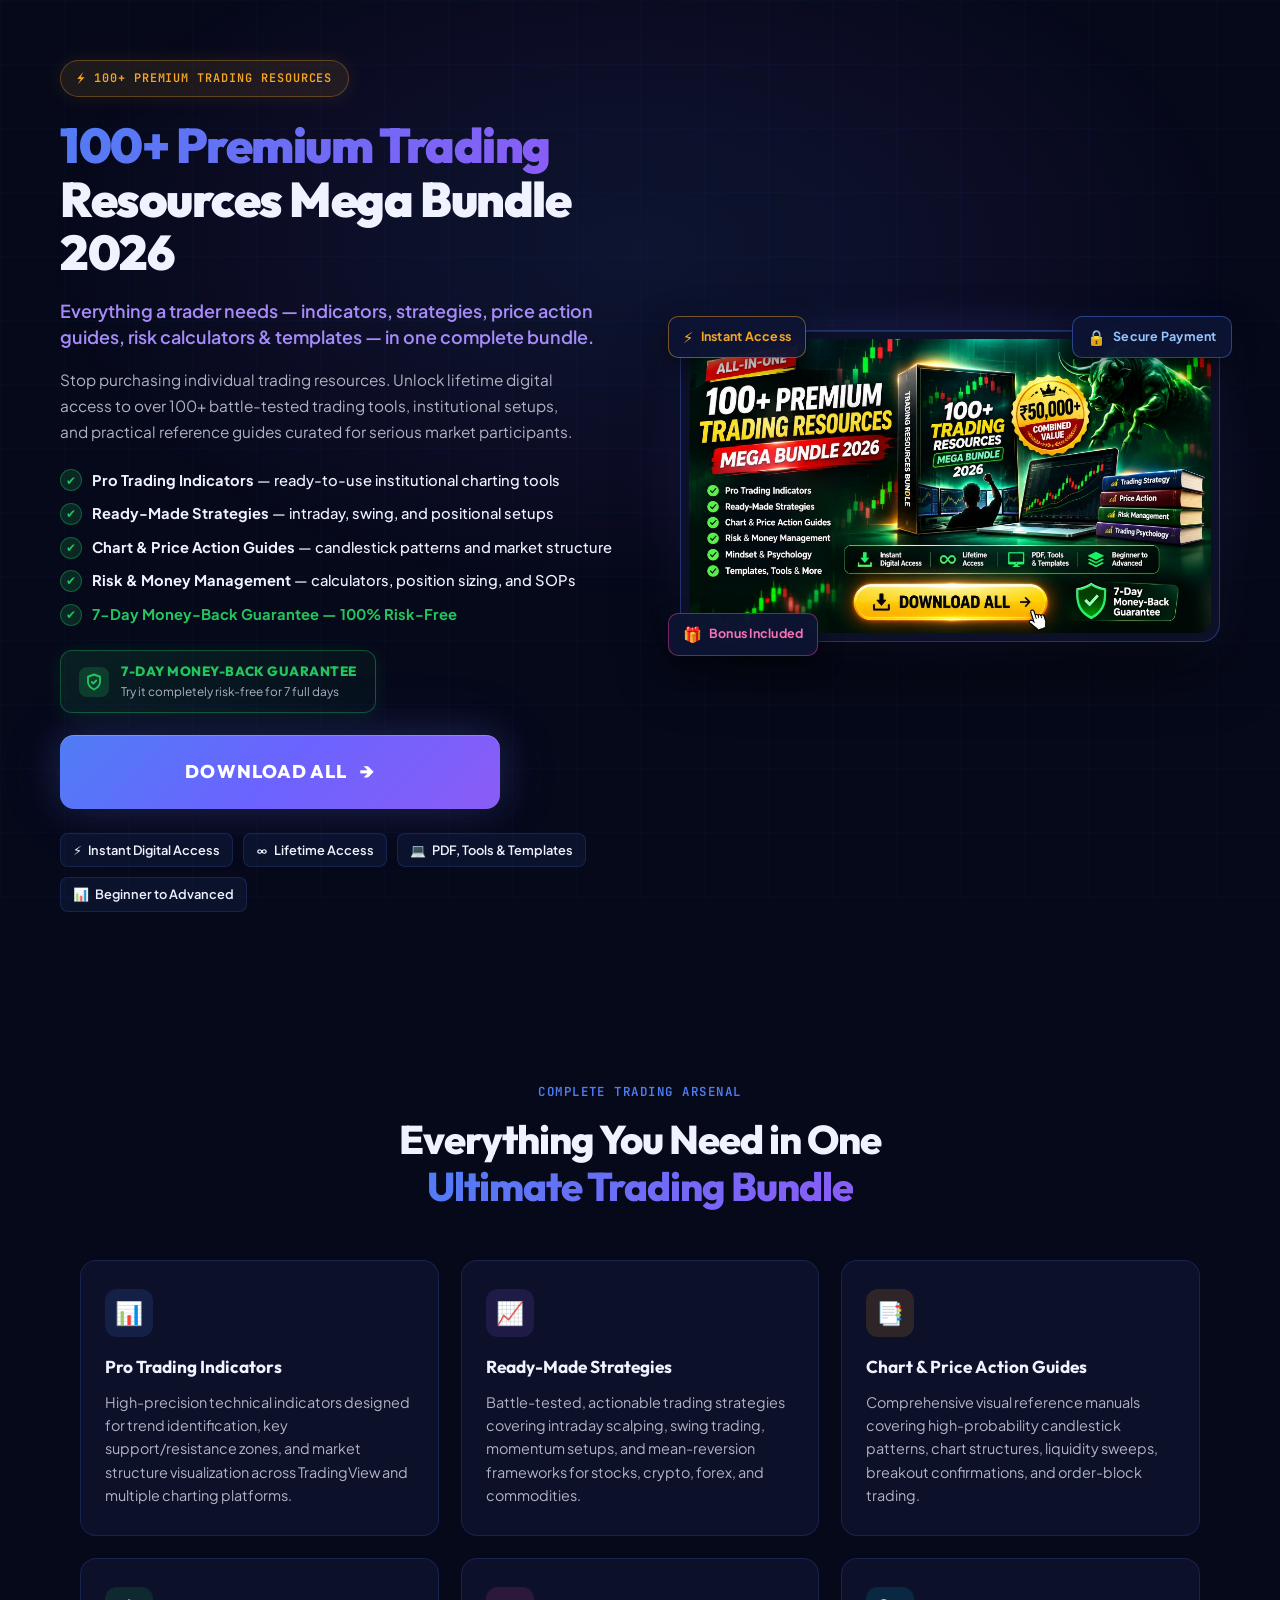
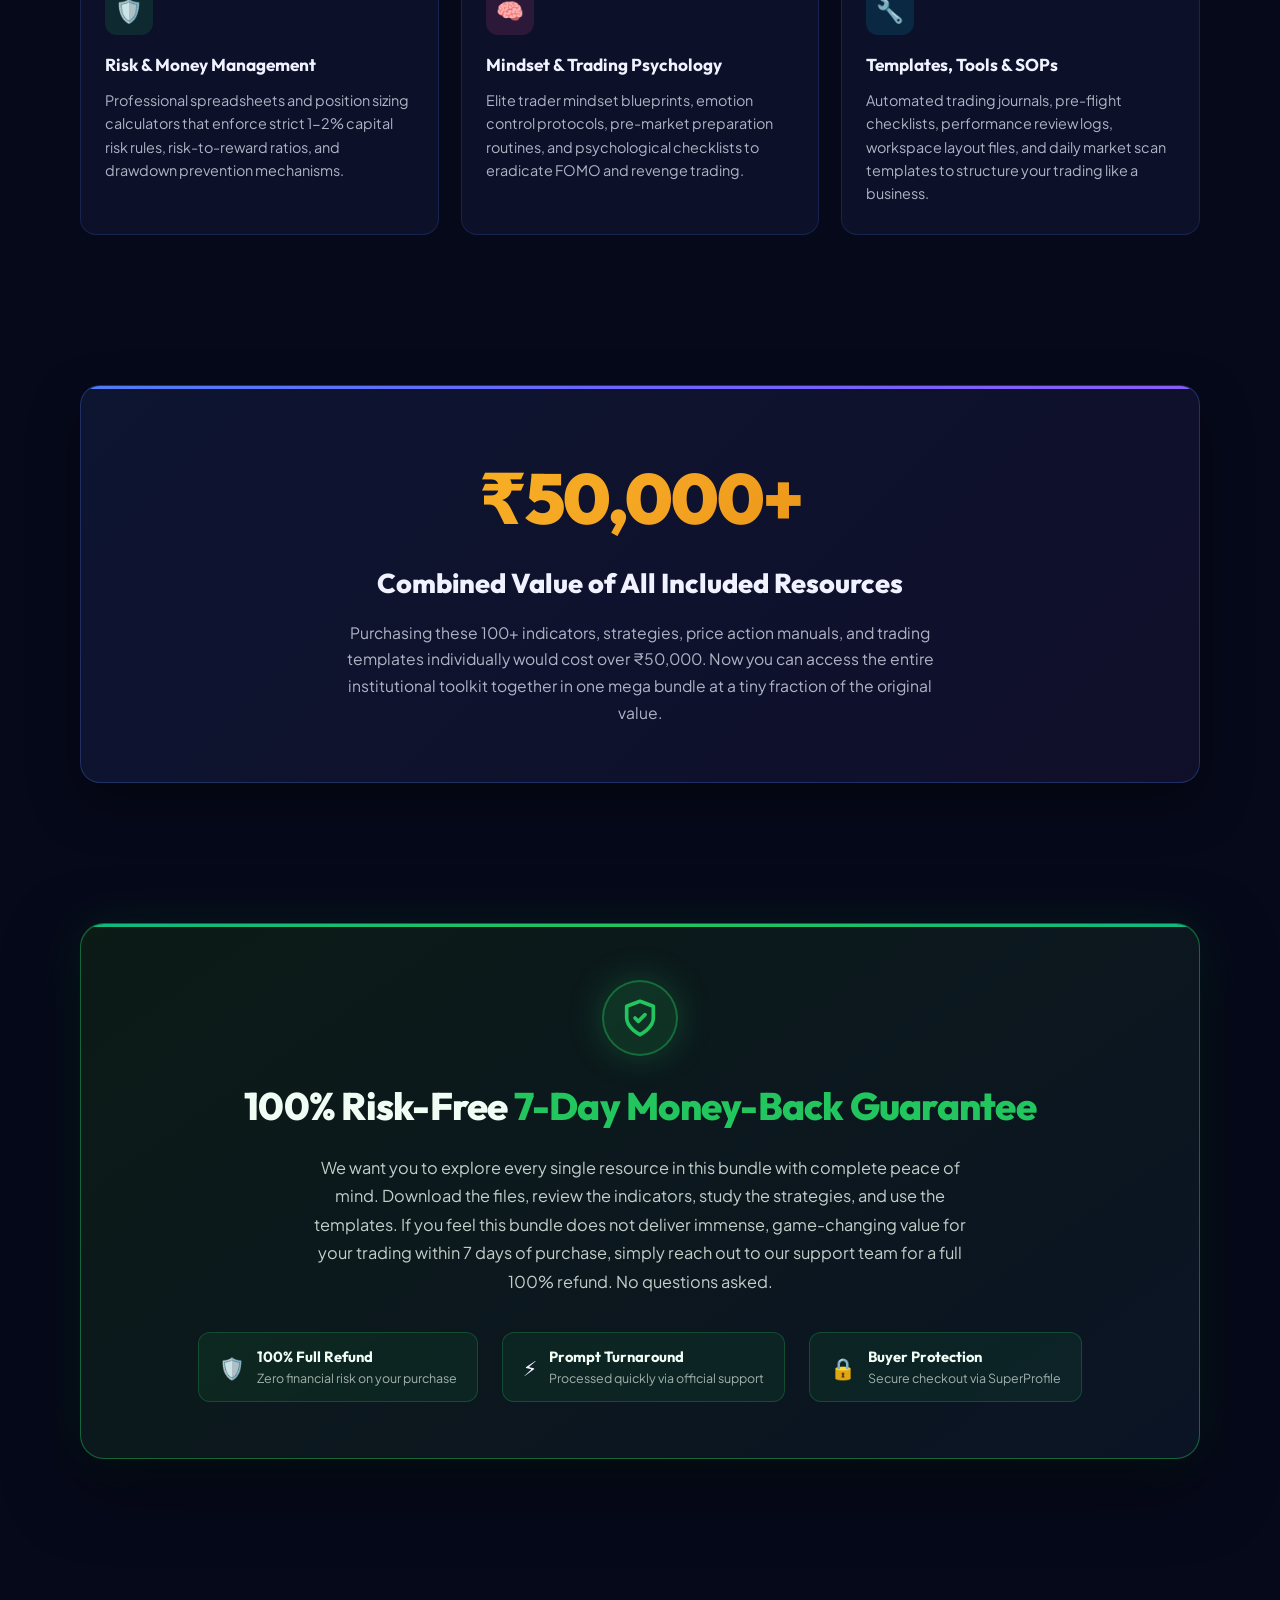
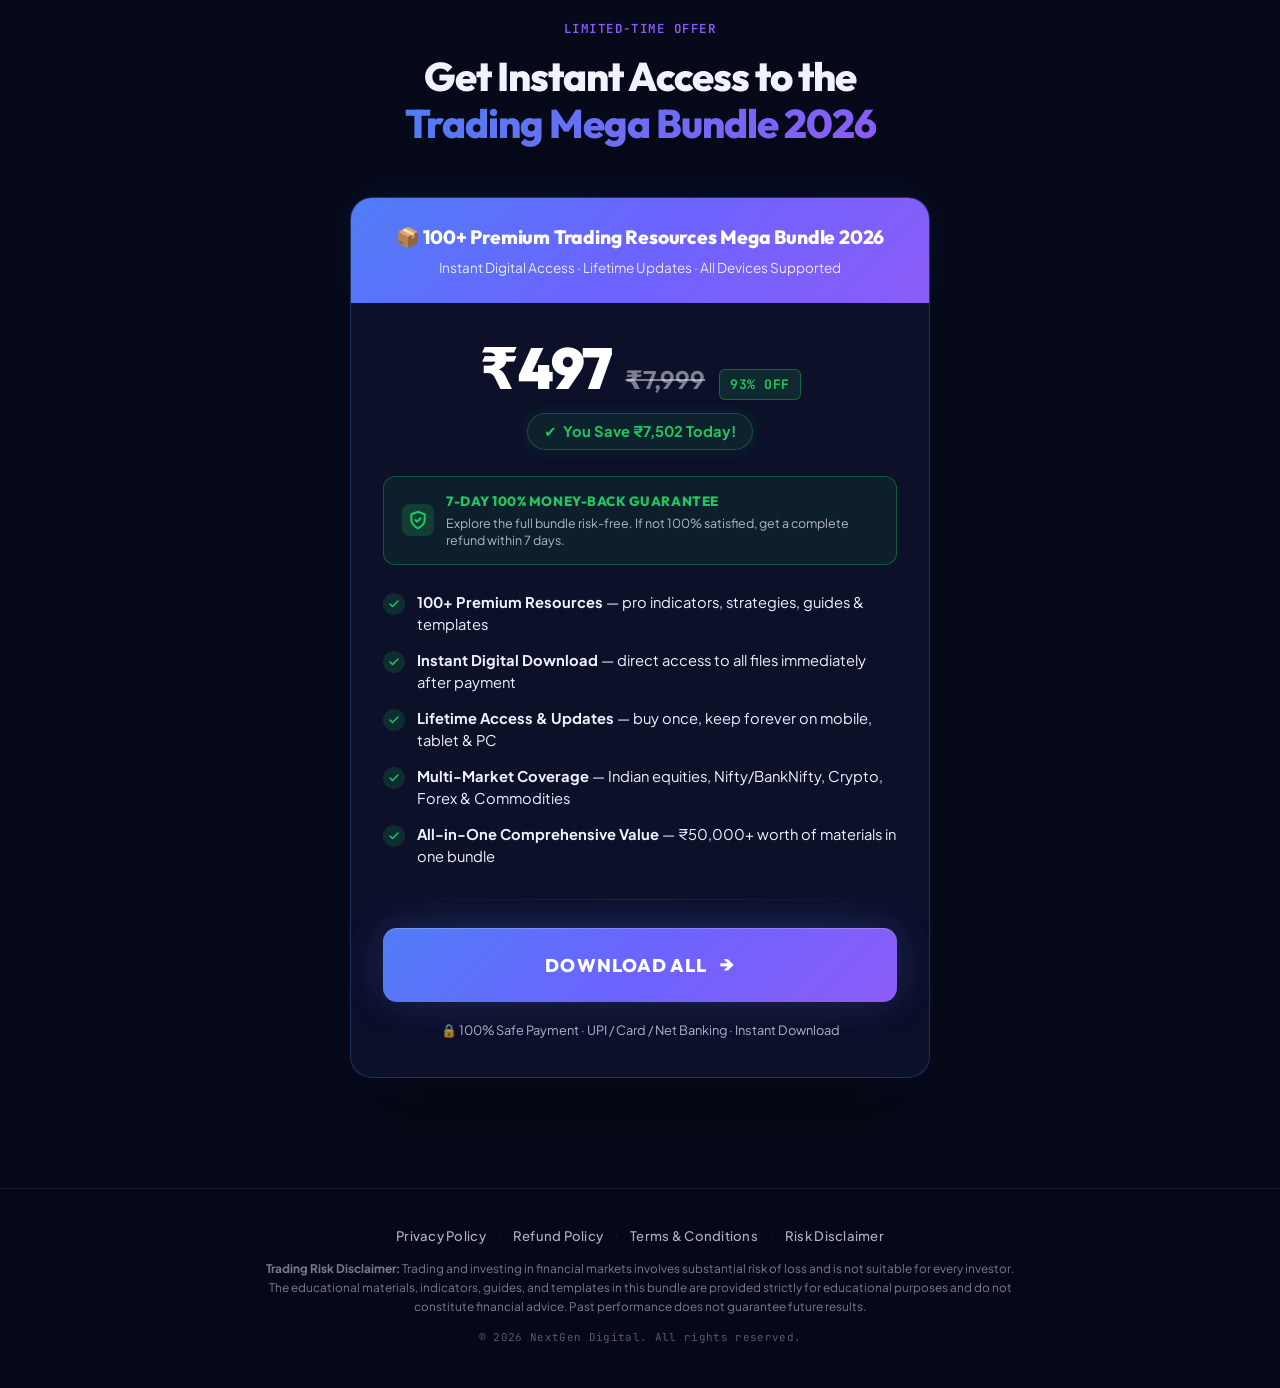
==== commit 45f7d6d5: "Update pricing card to ₹497 and add hero DOWNLOAD ALL button - Pricing Card: Replaced placeholder pr" ====
--- a/index.html
+++ b/index.html
@@ -50,6 +50,7 @@
       "@type": "Offer",
       "url": "https://superprofile.bio/vp/%F0%9F%94%A5-100--premium-trading-resources-in-one-ultimate-bundle-2026--%F0%9F%93%A6",
       "availability": "https://schema.org/InStock",
+      "price": "497",
       "priceCurrency": "INR"
     }
   }
@@ -257,7 +258,7 @@
       display: flex;
       flex-direction: column;
       gap: 10px;
-      margin-bottom: 28px;
+      margin-bottom: 24px;
     }
 
     .hero-checklist li {
@@ -299,7 +300,7 @@
       border: 1px solid rgba(34, 197, 94, 0.35);
       border-radius: 12px;
       padding: 10px 18px;
-      margin-bottom: 24px;
+      margin-bottom: 22px;
       width: fit-content;
       box-shadow: 0 4px 20px rgba(34, 197, 94, 0.12);
     }
@@ -336,6 +337,24 @@
       font-family: var(--font-body);
       font-size: 0.74rem;
       color: var(--text-secondary);
+    }
+
+    /* Hero CTA Wrapper */
+    .hero-cta-wrapper {
+      margin-bottom: 24px;
+      width: 100%;
+      max-width: 440px;
+    }
+
+    .hero-cta-btn {
+      width: 100%;
+      padding: 18px 36px;
+      font-size: clamp(0.95rem, 1.6vw, 1.1rem);
+      box-shadow:
+        0 0 35px rgba(79, 125, 245, 0.3),
+        0 0 70px rgba(139, 92, 246, 0.15),
+        0 6px 24px rgba(0, 0, 0, 0.45),
+        inset 0 1px 0 rgba(255, 255, 255, 0.25);
     }
 
     /* Feature Badges Row */
@@ -737,7 +756,7 @@
     }
 
     /* ================================================================
-       PRICING & PURCHASE SECTION
+       PRICING & PURCHASE SECTION (UPDATED)
        ================================================================ */
     .pricing-section {
       position: relative;
@@ -782,24 +801,71 @@
       padding: 36px 32px;
     }
 
-    .pricing-price {
+    /* Pricing Price Display */
+    .pricing-price-container {
       text-align: center;
-      margin-bottom: 24px;
+      margin-bottom: 26px;
+    }
+
+    .pricing-price-row {
+      display: flex;
+      align-items: baseline;
+      justify-content: center;
+      gap: 14px;
+      flex-wrap: wrap;
+      margin-bottom: 8px;
     }
 
     .pricing-current {
       font-family: var(--font-display);
       font-weight: 900;
-      font-size: clamp(2.6rem, 5vw, 3.4rem);
-      color: var(--text-primary);
+      font-size: clamp(2.8rem, 5.5vw, 3.6rem);
+      color: #fff;
       letter-spacing: -0.03em;
-    }
-
-    .pricing-note {
+      line-height: 1;
+    }
+
+    .pricing-original {
+      font-family: var(--font-display);
+      font-size: clamp(1.2rem, 2.4vw, 1.6rem);
+      color: var(--text-muted);
+      text-decoration: line-through;
+      font-weight: 600;
+    }
+
+    .pricing-discount-badge {
+      display: inline-flex;
+      align-items: center;
       font-family: var(--font-mono);
-      font-size: 0.74rem;
-      color: var(--text-secondary);
+      font-size: 0.82rem;
+      font-weight: 700;
+      letter-spacing: 0.04em;
+      color: #22c55e;
+      background: rgba(34, 197, 94, 0.14);
+      border: 1px solid rgba(34, 197, 94, 0.4);
+      border-radius: 6px;
+      padding: 4px 10px;
+    }
+
+    .pricing-savings-pill {
+      display: inline-flex;
+      align-items: center;
+      gap: 6px;
+      font-family: var(--font-body);
+      font-size: 0.92rem;
+      font-weight: 700;
+      color: #22c55e;
+      background: rgba(34, 197, 94, 0.1);
+      border: 1px solid rgba(34, 197, 94, 0.3);
+      padding: 6px 16px;
+      border-radius: 20px;
       margin-top: 4px;
+      box-shadow: 0 0 16px rgba(34, 197, 94, 0.12);
+    }
+
+    .savings-check {
+      color: #22c55e;
+      font-weight: 800;
     }
 
     /* Guarantee Box inside Pricing Card */
@@ -891,7 +957,7 @@
       margin-bottom: 28px;
     }
 
-    /* SINGLE CTA BUTTON — DOWNLOAD ALL */
+    /* CTA BUTTON — DOWNLOAD ALL (Shared Theme) */
     .cta-button {
       display: flex;
       align-items: center;
@@ -968,7 +1034,7 @@
 
     /* ================================================================
        LIVE VERIFIED PURCHASE NOTIFICATION POPUP
-       Exact match to reference screenshot (Ashish just purchased • Delhi)
+       Displays verified customer orders sequentially (Ashish just purchased • Delhi)
        ================================================================ */
     .purchase-notification {
       position: fixed;
@@ -1219,6 +1285,17 @@
         padding: 10px 14px;
       }
 
+      .hero-cta-wrapper {
+        max-width: 100%;
+        margin-bottom: 20px;
+      }
+
+      .hero-cta-btn {
+        width: 100%;
+        padding: 16px 24px;
+        font-size: 0.94rem;
+      }
+
       .product-mockup-container {
         max-width: 100%;
       }
@@ -1302,6 +1379,28 @@
 
       .pricing-card-body {
         padding: 26px 18px;
+      }
+
+      .pricing-price-row {
+        gap: 10px;
+      }
+
+      .pricing-current {
+        font-size: 2.6rem;
+      }
+
+      .pricing-original {
+        font-size: 1.3rem;
+      }
+
+      .pricing-discount-badge {
+        font-size: 0.76rem;
+        padding: 3px 8px;
+      }
+
+      .pricing-savings-pill {
+        font-size: 0.84rem;
+        padding: 5px 14px;
       }
 
       .cta-button {
@@ -1346,6 +1445,11 @@
 
       .section-container {
         padding: 0 14px;
+      }
+
+      .hero-cta-btn {
+        font-size: 0.88rem;
+        padding: 14px 18px;
       }
 
       .cta-button {
@@ -1429,6 +1533,21 @@
         </div>
       </div>
 
+      <!-- Prominent DOWNLOAD ALL Button in Hero -->
+      <div class="hero-cta-wrapper">
+        <a
+          id="hero-download-cta"
+          class="cta-button hero-cta-btn"
+          href="https://superprofile.bio/vp/%F0%9F%94%A5-100--premium-trading-resources-in-one-ultimate-bundle-2026--%F0%9F%93%A6"
+          data-cta-checkout="true"
+          data-cta-location="hero-download-button"
+          aria-label="Download all 100+ premium trading resources"
+        >
+          DOWNLOAD ALL
+          <span class="cta-arrow" aria-hidden="true">→</span>
+        </a>
+      </div>
+
       <!-- Quick Feature Badges -->
       <div class="hero-badges-row">
         <span class="hero-feature-badge">
@@ -1602,7 +1721,7 @@
   </section>
 
   <!-- ============================================================
-       PRICING & PURCHASE SECTION
+       PRICING & PURCHASE SECTION (UPDATED)
        ============================================================ -->
   <section class="pricing-section" aria-label="Pricing and checkout">
     <div class="section-container">
@@ -1618,9 +1737,16 @@
         </div>
 
         <div class="pricing-card-body">
-          <div class="pricing-price">
-            <div class="pricing-current" id="bundle-price">₹---</div>
-            <p class="pricing-note">Check checkout page for today's special discounted price</p>
+          <!-- Prominent Price Display with Original Price, Discount & Savings Message -->
+          <div class="pricing-price-container">
+            <div class="pricing-price-row">
+              <span class="pricing-current">₹497</span>
+              <span class="pricing-original">₹7,999</span>
+              <span class="pricing-discount-badge">93% OFF</span>
+            </div>
+            <div class="pricing-savings-pill">
+              <span class="savings-check" aria-hidden="true">✔</span> You Save ₹7,502 Today!
+            </div>
           </div>
 
           <!-- 7-Day Guarantee Highlight Box inside Pricing Card -->
@@ -1673,9 +1799,9 @@
 
           <div class="pricing-divider"></div>
 
-          <!-- THE ONLY PURCHASE CTA BUTTON ON THE ENTIRE WEBSITE -->
+          <!-- DOWNLOAD ALL Button in Pricing Card -->
           <a
-            id="download-cta"
+            id="pricing-download-cta"
             class="cta-button"
             href="https://superprofile.bio/vp/%F0%9F%94%A5-100--premium-trading-resources-in-one-ultimate-bundle-2026--%F0%9F%93%A6"
             data-cta-checkout="true"
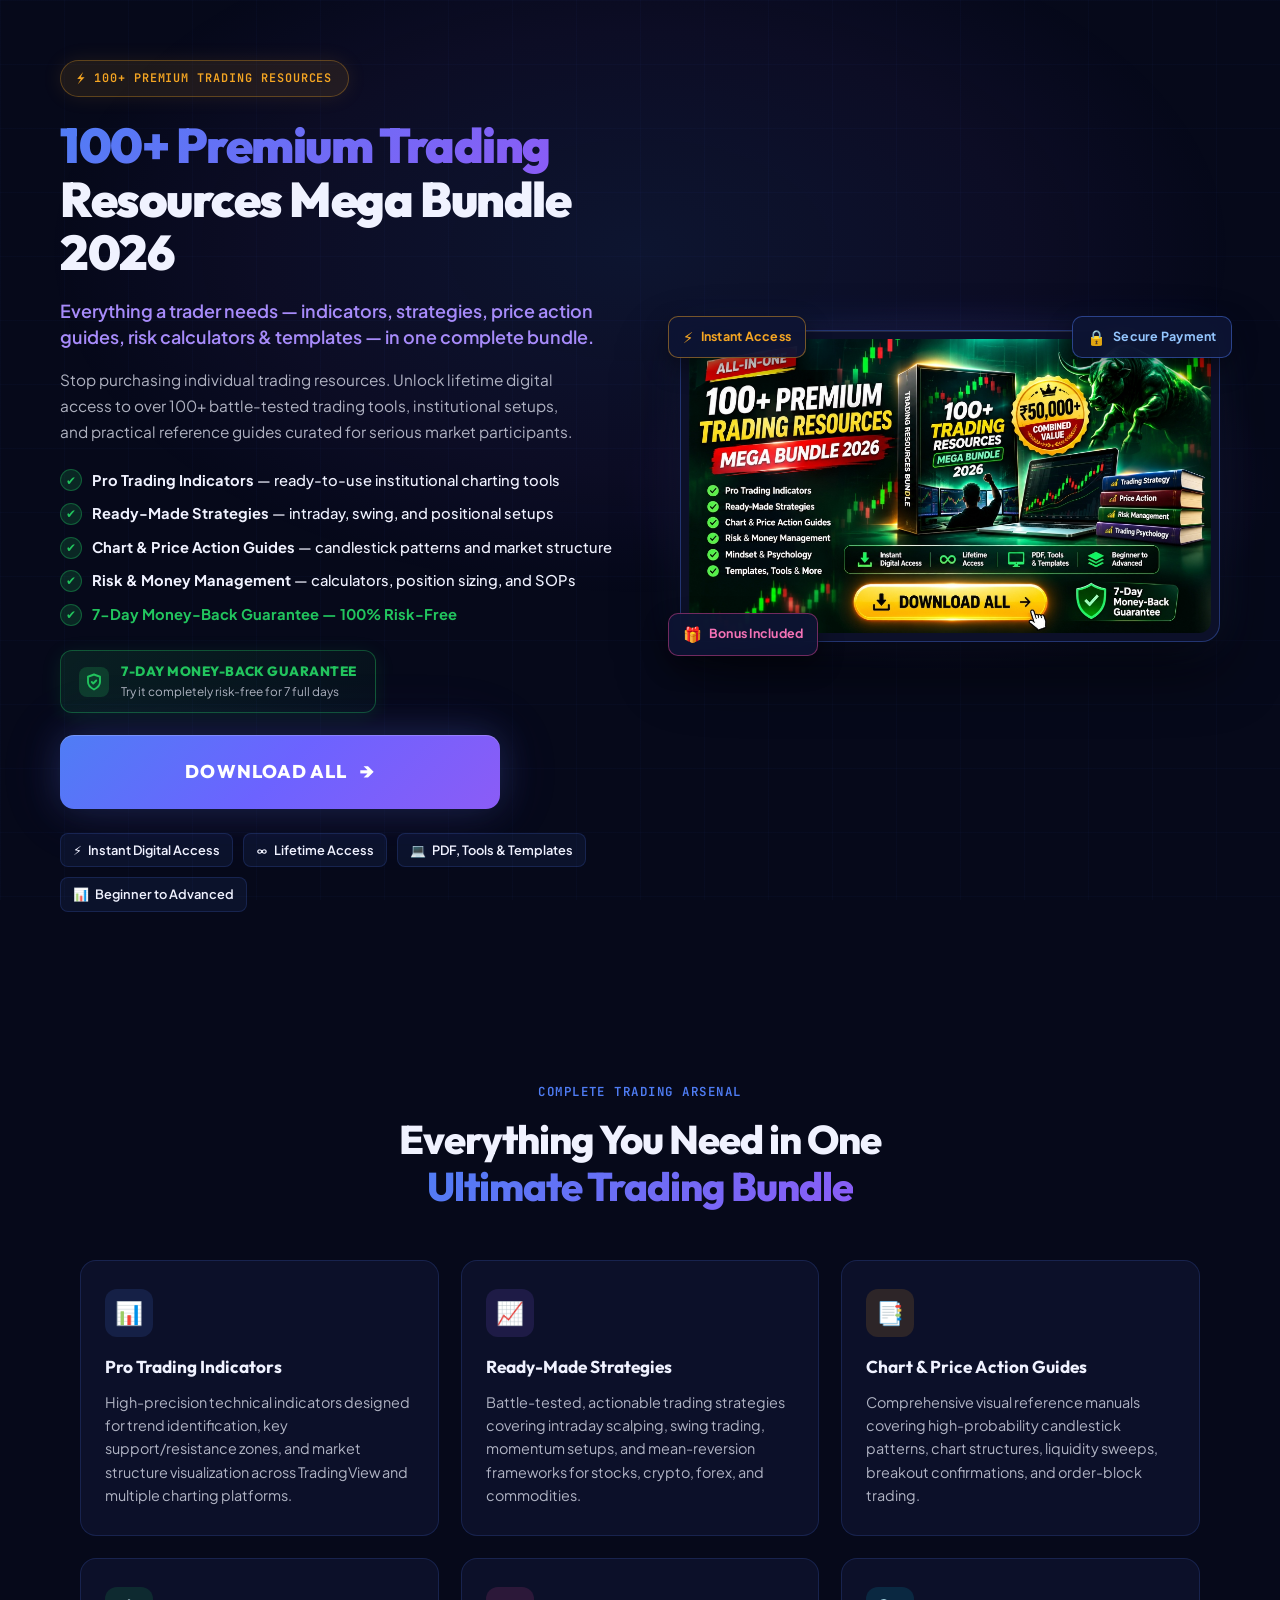
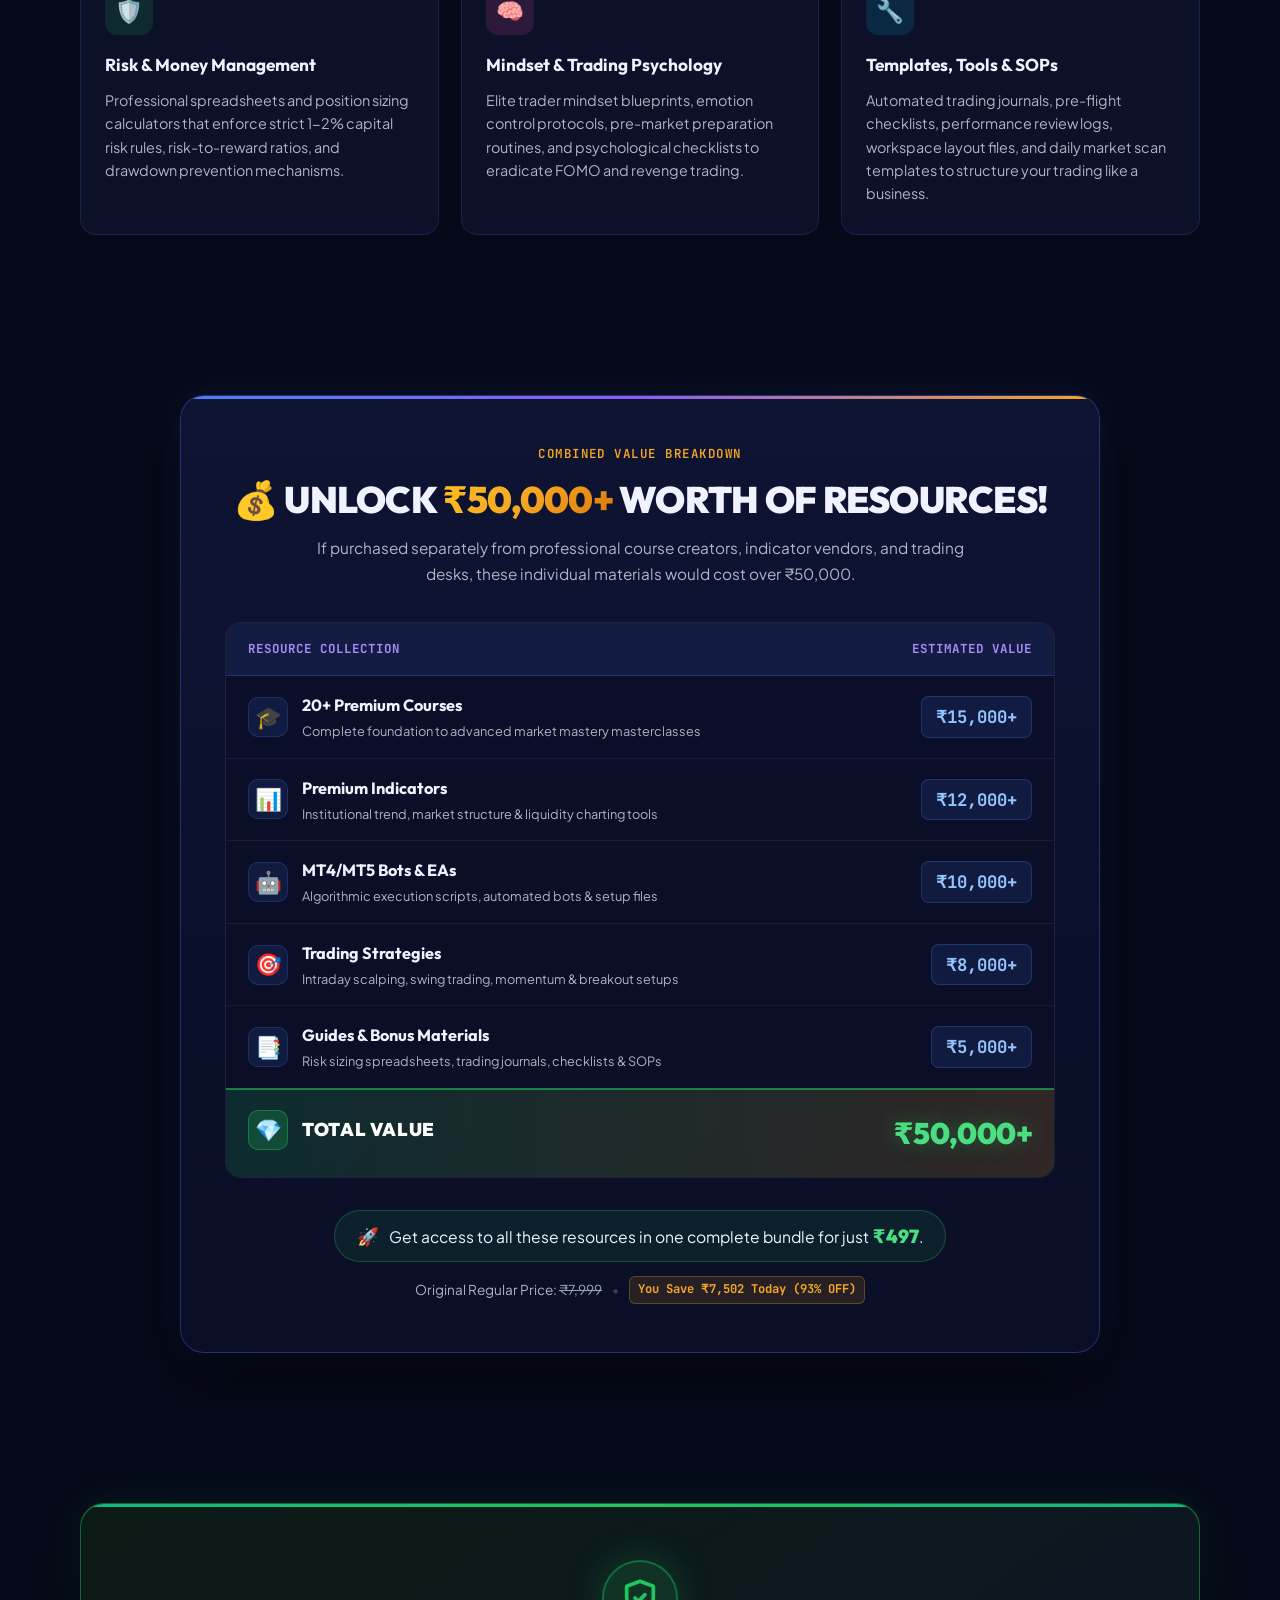
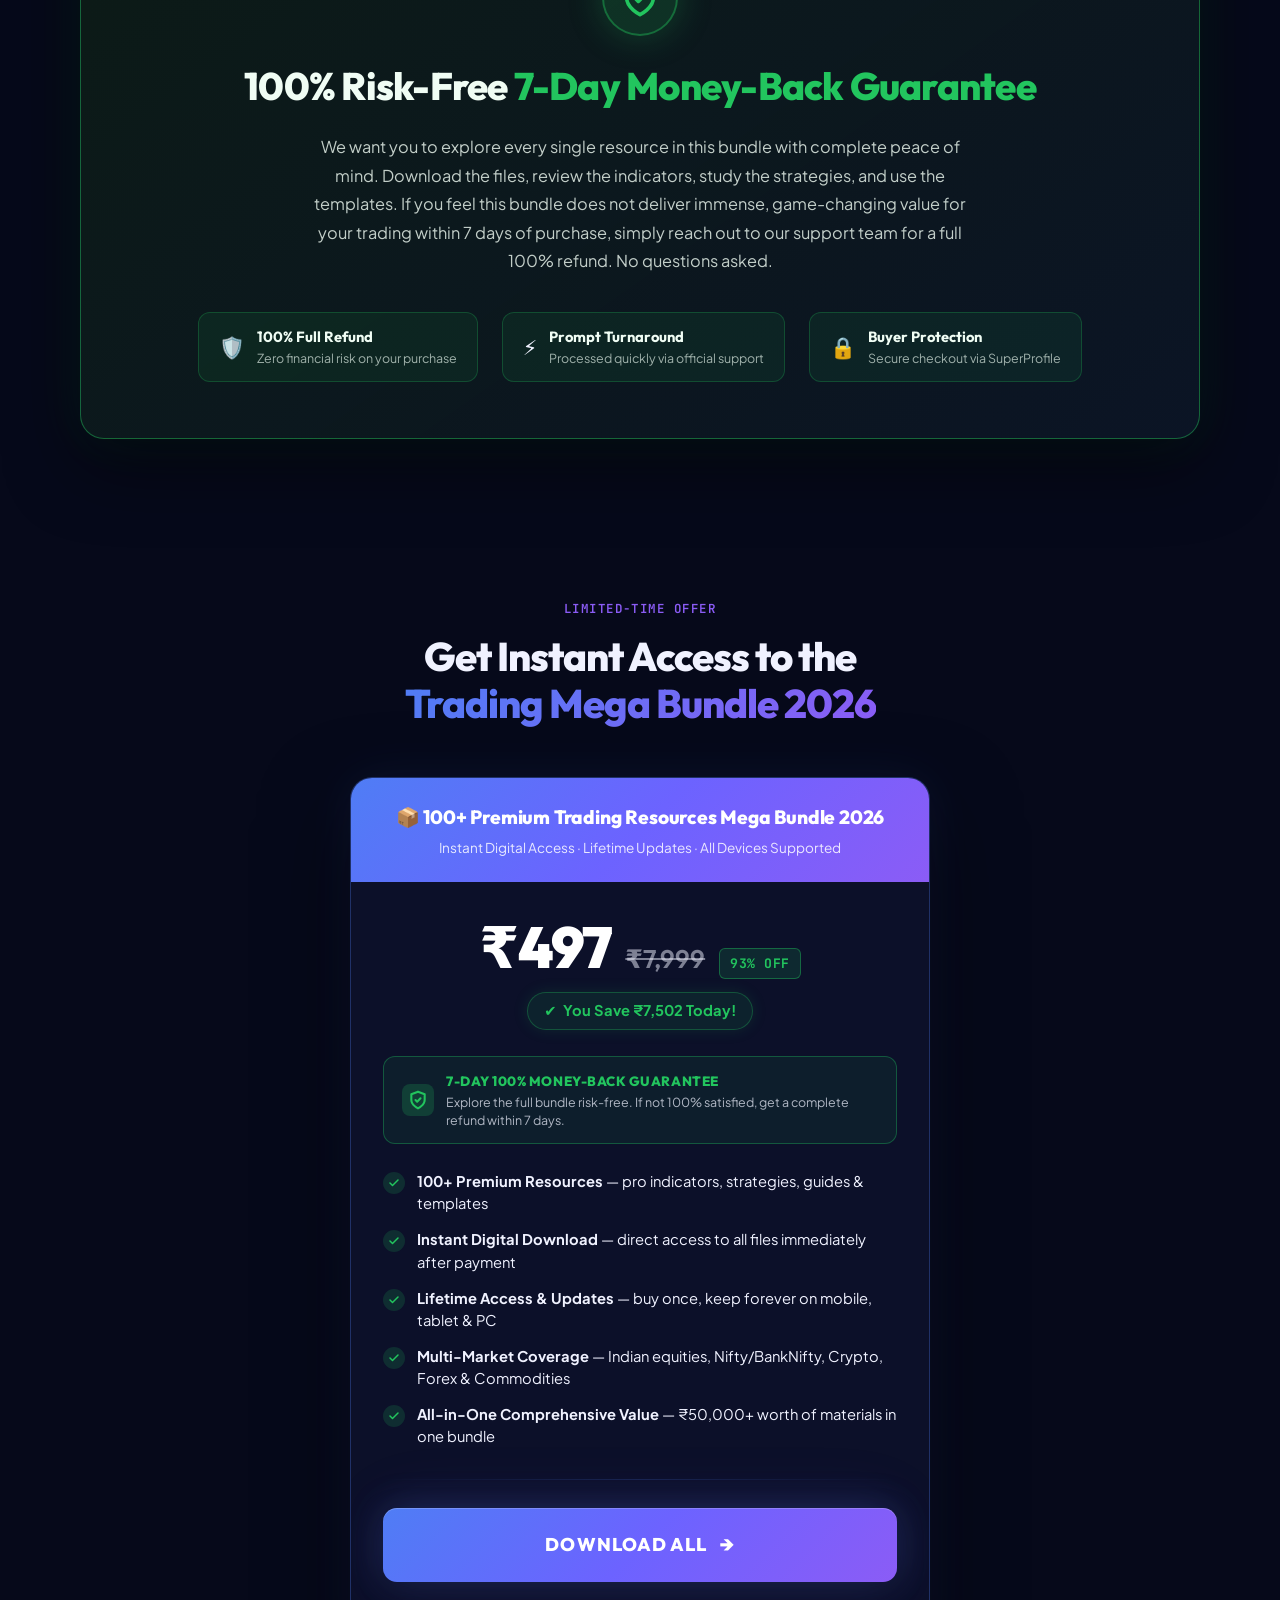
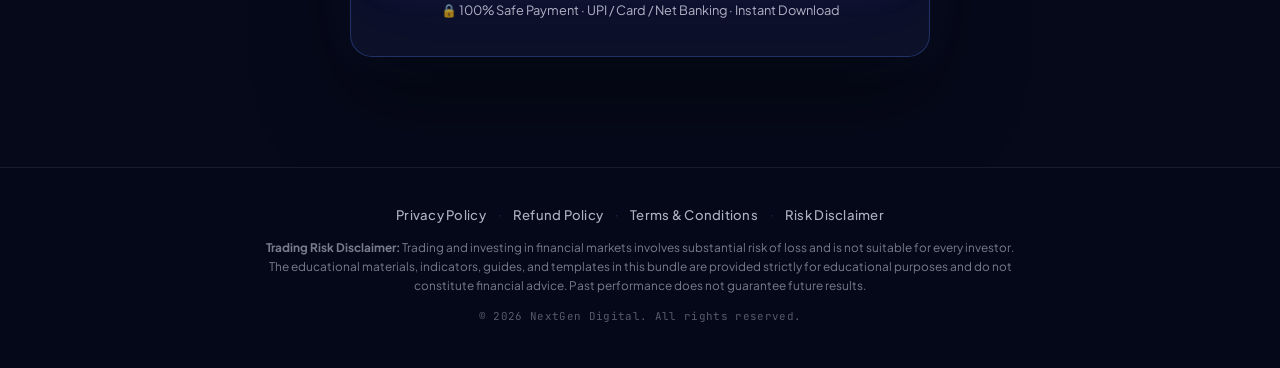
==== commit 1a19ee05: "feat: add ₹50,000+ value breakdown table and improve purchase notification system" ====
--- a/index.html
+++ b/index.html
@@ -584,62 +584,272 @@
     }
 
     /* ================================================================
-       BUNDLE VALUE SECTION
+       BUNDLE VALUE BREAKDOWN SECTION
+       💰 UNLOCK ₹50,000+ WORTH OF RESOURCES!
        ================================================================ */
     .value-section {
       position: relative;
       z-index: 1;
-      padding: 60px 0;
-    }
-
-    .value-banner {
-      background: linear-gradient(135deg, rgba(79, 125, 245, 0.1) 0%, rgba(139, 92, 246, 0.08) 100%);
-      border: 1px solid rgba(79, 125, 245, 0.28);
-      border-radius: 20px;
-      padding: 56px 40px;
-      text-align: center;
+      padding: 70px 0;
+    }
+
+    .value-breakdown-card {
+      background: linear-gradient(180deg, rgba(14, 20, 52, 0.95) 0%, rgba(10, 14, 38, 0.98) 100%);
+      border: 1px solid rgba(79, 125, 245, 0.32);
+      border-radius: 24px;
+      padding: 48px 44px;
       position: relative;
       overflow: hidden;
-      box-shadow: 0 20px 50px rgba(0, 0, 0, 0.4);
-    }
-
-    .value-banner::before {
+      box-shadow: 0 24px 60px rgba(0, 0, 0, 0.55), 0 0 35px rgba(79, 125, 245, 0.12);
+      max-width: 920px;
+      margin: 0 auto;
+    }
+
+    .value-breakdown-card::before {
       content: '';
       position: absolute;
       top: 0;
       left: 0;
       right: 0;
       height: 3px;
-      background: var(--gradient-cta);
-    }
-
-    .value-amount {
+      background: linear-gradient(90deg, #4f7df5 0%, #8b5cf6 50%, #f5a623 100%);
+    }
+
+    .value-card-header {
+      text-align: center;
+      margin-bottom: 36px;
+    }
+
+    .value-main-heading {
       font-family: var(--font-display);
       font-weight: 900;
-      font-size: clamp(2.8rem, 6vw, 4.4rem);
-      letter-spacing: -0.03em;
+      font-size: clamp(1.6rem, 3.2vw, 2.3rem);
+      letter-spacing: -0.02em;
+      color: var(--text-primary);
+      margin-top: 12px;
+      margin-bottom: 12px;
+      line-height: 1.25;
+    }
+
+    .gold-gradient {
       background: linear-gradient(135deg, #fbbf24 0%, #f5a623 50%, #d97706 100%);
       -webkit-background-clip: text;
       -webkit-text-fill-color: transparent;
       background-clip: text;
-      margin-bottom: 8px;
-    }
-
-    .value-label {
+    }
+
+    .value-lead-text {
+      font-family: var(--font-body);
+      font-size: 0.96rem;
+      color: var(--text-secondary);
+      max-width: 660px;
+      margin: 0 auto;
+      line-height: 1.65;
+    }
+
+    .value-table-wrapper {
+      width: 100%;
+      overflow-x: auto;
+      margin-bottom: 32px;
+      border-radius: 16px;
+      border: 1px solid rgba(255, 255, 255, 0.08);
+      background: rgba(10, 14, 38, 0.6);
+      -webkit-overflow-scrolling: touch;
+    }
+
+    .value-breakdown-table {
+      width: 100%;
+      border-collapse: collapse;
+      text-align: left;
+    }
+
+    .value-breakdown-table thead tr {
+      background: rgba(79, 125, 245, 0.12);
+      border-bottom: 1px solid rgba(79, 125, 245, 0.25);
+    }
+
+    .value-breakdown-table th {
+      padding: 16px 22px;
+      font-family: var(--font-mono);
+      font-size: 0.78rem;
+      font-weight: 700;
+      text-transform: uppercase;
+      letter-spacing: 0.08em;
+      color: var(--text-accent);
+    }
+
+    .value-breakdown-table th.th-val {
+      text-align: right;
+    }
+
+    .value-row {
+      border-bottom: 1px solid rgba(255, 255, 255, 0.06);
+      transition: background 0.2s ease;
+    }
+
+    .value-row:hover {
+      background: rgba(79, 125, 245, 0.06);
+    }
+
+    .value-breakdown-table td {
+      padding: 16px 22px;
+      vertical-align: middle;
+    }
+
+    .td-name {
+      display: flex;
+      align-items: center;
+      gap: 14px;
+    }
+
+    .value-cat-icon {
+      font-size: 1.35rem;
+      width: 40px;
+      height: 40px;
+      border-radius: 10px;
+      background: rgba(79, 125, 245, 0.12);
+      border: 1px solid rgba(79, 125, 245, 0.2);
+      display: inline-flex;
+      align-items: center;
+      justify-content: center;
+      flex-shrink: 0;
+    }
+
+    .value-cat-meta {
+      display: flex;
+      flex-direction: column;
+      gap: 3px;
+    }
+
+    .value-cat-title {
       font-family: var(--font-display);
-      font-weight: 800;
-      font-size: clamp(1.2rem, 2.4vw, 1.7rem);
+      font-weight: 700;
+      font-size: 1.02rem;
       color: var(--text-primary);
-      margin-bottom: 14px;
-    }
-
-    .value-description {
+    }
+
+    .value-cat-subtitle {
+      font-family: var(--font-body);
+      font-size: 0.8rem;
+      color: var(--text-secondary);
+    }
+
+    .td-val {
+      text-align: right;
+      white-space: nowrap;
+    }
+
+    .value-price-tag {
+      font-family: var(--font-mono);
+      font-weight: 700;
+      font-size: 1.08rem;
+      color: #93c5fd;
+      background: rgba(79, 125, 245, 0.12);
+      border: 1px solid rgba(79, 125, 245, 0.25);
+      padding: 6px 14px;
+      border-radius: 8px;
+      display: inline-block;
+    }
+
+    /* TOTAL VALUE ROW */
+    .value-total-row {
+      background: linear-gradient(90deg, rgba(34, 197, 94, 0.16) 0%, rgba(245, 166, 35, 0.16) 100%);
+      border-top: 2px solid rgba(34, 197, 94, 0.6);
+    }
+
+    .value-total-row td {
+      padding: 20px 22px;
+    }
+
+    .value-total-icon {
+      background: rgba(34, 197, 94, 0.2);
+      border-color: rgba(34, 197, 94, 0.4);
+    }
+
+    .value-total-title {
+      font-family: var(--font-display);
+      font-weight: 900;
+      font-size: 1.15rem;
+      letter-spacing: 0.04em;
+      color: #ffffff;
+      text-transform: uppercase;
+    }
+
+    .value-total-amount {
+      font-family: var(--font-display);
+      font-weight: 900;
+      font-size: clamp(1.4rem, 2.5vw, 1.85rem);
+      letter-spacing: -0.02em;
+      color: #4ade80;
+      text-shadow: 0 0 20px rgba(34, 197, 94, 0.4);
+      display: inline-block;
+    }
+
+    /* Footer Box inside Card */
+    .value-card-footer {
+      display: flex;
+      flex-direction: column;
+      align-items: center;
+      gap: 14px;
+      text-align: center;
+    }
+
+    .value-deal-callout {
+      display: inline-flex;
+      align-items: center;
+      gap: 10px;
+      background: rgba(34, 197, 94, 0.1);
+      border: 1px solid rgba(34, 197, 94, 0.3);
+      border-radius: 50px;
+      padding: 10px 22px;
+    }
+
+    .deal-icon {
+      font-size: 1.1rem;
+    }
+
+    .deal-text {
       font-family: var(--font-body);
       font-size: 0.98rem;
+      color: var(--text-primary);
+      margin: 0;
+    }
+
+    .deal-highlight-price {
+      font-family: var(--font-display);
+      font-weight: 900;
+      color: #4ade80;
+      font-size: 1.18rem;
+    }
+
+    .value-pricing-clarity {
+      display: flex;
+      align-items: center;
+      gap: 10px;
+      font-family: var(--font-body);
+      font-size: 0.85rem;
       color: var(--text-secondary);
-      max-width: 620px;
-      margin: 0 auto;
-      line-height: 1.7;
+      flex-wrap: wrap;
+      justify-content: center;
+    }
+
+    .value-pricing-clarity del {
+      color: #94a3b8;
+    }
+
+    .clarity-badge {
+      font-family: var(--font-mono);
+      font-size: 0.76rem;
+      font-weight: 700;
+      color: var(--accent-gold);
+      background: rgba(245, 166, 35, 0.12);
+      border: 1px solid rgba(245, 166, 35, 0.28);
+      border-radius: 6px;
+      padding: 3px 8px;
+    }
+
+    .clarity-bullet {
+      color: rgba(255, 255, 255, 0.2);
     }
 
     /* ================================================================
@@ -1034,39 +1244,39 @@
 
     /* ================================================================
        LIVE VERIFIED PURCHASE NOTIFICATION POPUP
-       Displays verified customer orders sequentially (Ashish just purchased • Delhi)
+       Displays verified customer orders periodically
        ================================================================ */
     .purchase-notification {
       position: fixed;
       bottom: 24px;
       left: 24px;
       z-index: 999;
-      background: rgba(14, 20, 52, 0.96);
+      background: rgba(11, 17, 43, 0.96);
       border: 1px solid rgba(79, 125, 245, 0.35);
-      border-radius: 50px;
-      padding: 10px 18px 10px 10px;
-      box-shadow: 0 12px 40px rgba(0, 0, 0, 0.55), 0 0 25px rgba(79, 125, 245, 0.1);
+      border-radius: 14px;
+      padding: 10px 14px;
+      box-shadow: 0 14px 40px rgba(0, 0, 0, 0.6), 0 0 20px rgba(79, 125, 245, 0.15);
       display: flex;
       align-items: center;
       gap: 12px;
       backdrop-filter: blur(16px);
       -webkit-backdrop-filter: blur(16px);
-      transform: translateY(120px) scale(0.95);
+      transform: translateY(24px);
       opacity: 0;
       pointer-events: none;
-      transition: transform 0.45s cubic-bezier(0.16, 1, 0.3, 1), opacity 0.45s ease;
+      transition: transform 0.4s cubic-bezier(0.16, 1, 0.3, 1), opacity 0.4s ease;
       max-width: 360px;
     }
 
     .purchase-notification.visible {
-      transform: translateY(0) scale(1);
+      transform: translateY(0);
       opacity: 1;
       pointer-events: auto;
     }
 
     .notif-avatar-circle {
-      width: 38px;
-      height: 38px;
+      width: 40px;
+      height: 40px;
       border-radius: 50%;
       background: #4f7df5;
       display: flex;
@@ -1075,28 +1285,29 @@
       color: #fff;
       font-family: var(--font-display);
       font-weight: 800;
-      font-size: 0.95rem;
+      font-size: 0.98rem;
       flex-shrink: 0;
-      box-shadow: 0 4px 12px rgba(0, 0, 0, 0.3);
+      box-shadow: 0 4px 12px rgba(0, 0, 0, 0.35);
     }
 
     .notif-details {
       display: flex;
       flex-direction: column;
-      gap: 1px;
-      min-width: 140px;
+      gap: 2px;
+      min-width: 155px;
     }
 
     .notif-line-1 {
       font-family: var(--font-body);
-      font-size: 0.84rem;
+      font-size: 0.86rem;
       color: var(--text-primary);
       font-weight: 500;
+      line-height: 1.3;
     }
 
     .notif-line-1 strong {
       font-weight: 700;
-      color: #fff;
+      color: #ffffff;
     }
 
     .notif-line-2 {
@@ -1105,7 +1316,17 @@
       color: var(--text-secondary);
       display: flex;
       align-items: center;
-      gap: 4px;
+      gap: 5px;
+      line-height: 1.3;
+    }
+
+    .notif-action-text {
+      color: #94a3b8;
+    }
+
+    .notif-sep {
+      color: #64748b;
+      font-size: 0.65rem;
     }
 
     .notif-verified-badge {
@@ -1118,7 +1339,7 @@
       justify-content: center;
       color: #fff;
       flex-shrink: 0;
-      box-shadow: 0 0 10px rgba(34, 197, 94, 0.4);
+      box-shadow: 0 0 10px rgba(34, 197, 94, 0.45);
     }
 
     .notif-verified-badge svg {
@@ -1339,12 +1560,61 @@
       }
 
       .value-section {
-        padding: 40px 0;
-      }
-
-      .value-banner {
-        padding: 36px 20px;
+        padding: 45px 0;
+      }
+
+      .value-breakdown-card {
+        padding: 28px 16px;
+        border-radius: 18px;
+      }
+
+      .value-main-heading {
+        font-size: 1.35rem;
+      }
+
+      .value-breakdown-table th,
+      .value-breakdown-table td {
+        padding: 12px 10px;
+      }
+
+      .td-name {
+        gap: 10px;
+      }
+
+      .value-cat-icon {
+        width: 32px;
+        height: 32px;
+        font-size: 1.05rem;
+      }
+
+      .value-cat-title {
+        font-size: 0.9rem;
+      }
+
+      .value-cat-subtitle {
+        font-size: 0.72rem;
+      }
+
+      .value-price-tag {
+        font-size: 0.9rem;
+        padding: 4px 8px;
+      }
+
+      .value-total-title {
+        font-size: 0.95rem;
+      }
+
+      .value-total-amount {
+        font-size: 1.35rem;
+      }
+
+      .value-deal-callout {
         border-radius: 16px;
+        padding: 10px 14px;
+      }
+
+      .deal-text {
+        font-size: 0.88rem;
       }
 
       .guarantee-section {
@@ -1408,24 +1678,29 @@
         padding: 18px 24px;
       }
 
-      /* Purchase notification on mobile: sits neatly above bottom */
+      /* Purchase notification on mobile: sits neatly in bottom-left */
       .purchase-notification {
-        bottom: 12px;
-        left: 12px;
-        right: 12px;
-        max-width: calc(100% - 24px);
-        padding: 8px 14px 8px 8px;
-        border-radius: 30px;
+        bottom: 14px;
+        left: 14px;
+        right: auto;
+        max-width: calc(100vw - 28px);
+        padding: 9px 12px;
+        border-radius: 12px;
+        gap: 10px;
       }
 
       .notif-avatar-circle {
-        width: 32px;
-        height: 32px;
-        font-size: 0.85rem;
+        width: 34px;
+        height: 34px;
+        font-size: 0.88rem;
+      }
+
+      .notif-details {
+        min-width: 0;
       }
 
       .notif-line-1 {
-        font-size: 0.78rem;
+        font-size: 0.8rem;
       }
 
       .notif-line-2 {
@@ -1654,16 +1929,119 @@
   </section>
 
   <!-- ============================================================
-       BUNDLE VALUE SECTION
+       BUNDLE VALUE BREAKDOWN SECTION
+       💰 UNLOCK ₹50,000+ WORTH OF RESOURCES!
        ============================================================ -->
-  <section class="value-section" aria-label="Bundle value">
+  <section class="value-section" id="value-breakdown" aria-label="Bundle value breakdown">
     <div class="section-container">
-      <div class="value-banner">
-        <div class="value-amount">₹50,000+</div>
-        <div class="value-label">Combined Value of All Included Resources</div>
-        <p class="value-description">
-          Purchasing these 100+ indicators, strategies, price action manuals, and trading templates individually would cost over ₹50,000. Now you can access the entire institutional toolkit together in one mega bundle at a tiny fraction of the original value.
-        </p>
+      <div class="value-breakdown-card">
+        <div class="value-card-header">
+          <span class="section-label section-label--gold">Combined Value Breakdown</span>
+          <h2 class="value-main-heading">
+            💰 UNLOCK <span class="gold-gradient">₹50,000+</span> WORTH OF RESOURCES!
+          </h2>
+          <p class="value-lead-text">
+            If purchased separately from professional course creators, indicator vendors, and trading desks, these individual materials would cost over ₹50,000.
+          </p>
+        </div>
+
+        <div class="value-table-wrapper">
+          <table class="value-breakdown-table" role="table" aria-label="Trading resources estimated value breakdown">
+            <thead>
+              <tr>
+                <th scope="col" class="th-name">Resource Collection</th>
+                <th scope="col" class="th-val">Estimated Value</th>
+              </tr>
+            </thead>
+            <tbody>
+              <tr class="value-row">
+                <td class="td-name">
+                  <span class="value-cat-icon" aria-hidden="true">🎓</span>
+                  <div class="value-cat-meta">
+                    <span class="value-cat-title">20+ Premium Courses</span>
+                    <span class="value-cat-subtitle">Complete foundation to advanced market mastery masterclasses</span>
+                  </div>
+                </td>
+                <td class="td-val">
+                  <span class="value-price-tag">₹15,000+</span>
+                </td>
+              </tr>
+              <tr class="value-row">
+                <td class="td-name">
+                  <span class="value-cat-icon" aria-hidden="true">📊</span>
+                  <div class="value-cat-meta">
+                    <span class="value-cat-title">Premium Indicators</span>
+                    <span class="value-cat-subtitle">Institutional trend, market structure &amp; liquidity charting tools</span>
+                  </div>
+                </td>
+                <td class="td-val">
+                  <span class="value-price-tag">₹12,000+</span>
+                </td>
+              </tr>
+              <tr class="value-row">
+                <td class="td-name">
+                  <span class="value-cat-icon" aria-hidden="true">🤖</span>
+                  <div class="value-cat-meta">
+                    <span class="value-cat-title">MT4/MT5 Bots &amp; EAs</span>
+                    <span class="value-cat-subtitle">Algorithmic execution scripts, automated bots &amp; setup files</span>
+                  </div>
+                </td>
+                <td class="td-val">
+                  <span class="value-price-tag">₹10,000+</span>
+                </td>
+              </tr>
+              <tr class="value-row">
+                <td class="td-name">
+                  <span class="value-cat-icon" aria-hidden="true">🎯</span>
+                  <div class="value-cat-meta">
+                    <span class="value-cat-title">Trading Strategies</span>
+                    <span class="value-cat-subtitle">Intraday scalping, swing trading, momentum &amp; breakout setups</span>
+                  </div>
+                </td>
+                <td class="td-val">
+                  <span class="value-price-tag">₹8,000+</span>
+                </td>
+              </tr>
+              <tr class="value-row">
+                <td class="td-name">
+                  <span class="value-cat-icon" aria-hidden="true">📑</span>
+                  <div class="value-cat-meta">
+                    <span class="value-cat-title">Guides &amp; Bonus Materials</span>
+                    <span class="value-cat-subtitle">Risk sizing spreadsheets, trading journals, checklists &amp; SOPs</span>
+                  </div>
+                </td>
+                <td class="td-val">
+                  <span class="value-price-tag">₹5,000+</span>
+                </td>
+              </tr>
+            </tbody>
+            <tfoot>
+              <tr class="value-total-row">
+                <td class="td-name">
+                  <span class="value-cat-icon value-total-icon" aria-hidden="true">💎</span>
+                  <div class="value-total-title">TOTAL VALUE</div>
+                </td>
+                <td class="td-val">
+                  <span class="value-total-amount">₹50,000+</span>
+                </td>
+              </tr>
+            </tfoot>
+          </table>
+        </div>
+
+        <div class="value-card-footer">
+          <div class="value-deal-callout">
+            <span class="deal-icon" aria-hidden="true">🚀</span>
+            <p class="deal-text">
+              Get access to all these resources in one complete bundle for just <strong class="deal-highlight-price">₹497</strong>.
+            </p>
+          </div>
+          <div class="value-pricing-clarity">
+            <span class="clarity-item">Original Regular Price: <del>₹7,999</del></span>
+            <span class="clarity-bullet" aria-hidden="true">•</span>
+            <span class="clarity-badge">You Save ₹7,502 Today (93% OFF)</span>
+          </div>
+        </div>
       </div>
     </div>
   </section>
@@ -1822,7 +2200,7 @@
 
   <!-- ============================================================
        LIVE VERIFIED PURCHASE NOTIFICATION POPUP
-       Displays verified customer orders sequentially (Ashish just purchased • Delhi)
+       Displays verified customer orders periodically
        ============================================================ -->
   <div class="purchase-notification" id="purchase-notification" role="status" aria-live="polite" aria-hidden="true">
     <div class="notif-avatar-circle" id="notif-avatar-box">
@@ -1831,12 +2209,11 @@
 
     <div class="notif-details">
       <div class="notif-line-1">
-        <strong id="notif-name">Ashish</strong> just purchased
+        <strong id="notif-name">Ashish</strong> from <span id="notif-city">Delhi</span>
       </div>
       <div class="notif-line-2">
-        <span aria-hidden="true">📍</span>
-        <span id="notif-city">Delhi</span>
-        <span>•</span>
+        <span class="notif-action-text">Just purchased the bundle</span>
+        <span class="notif-sep" aria-hidden="true">•</span>
         <span id="notif-time">3 min ago</span>
       </div>
     </div>
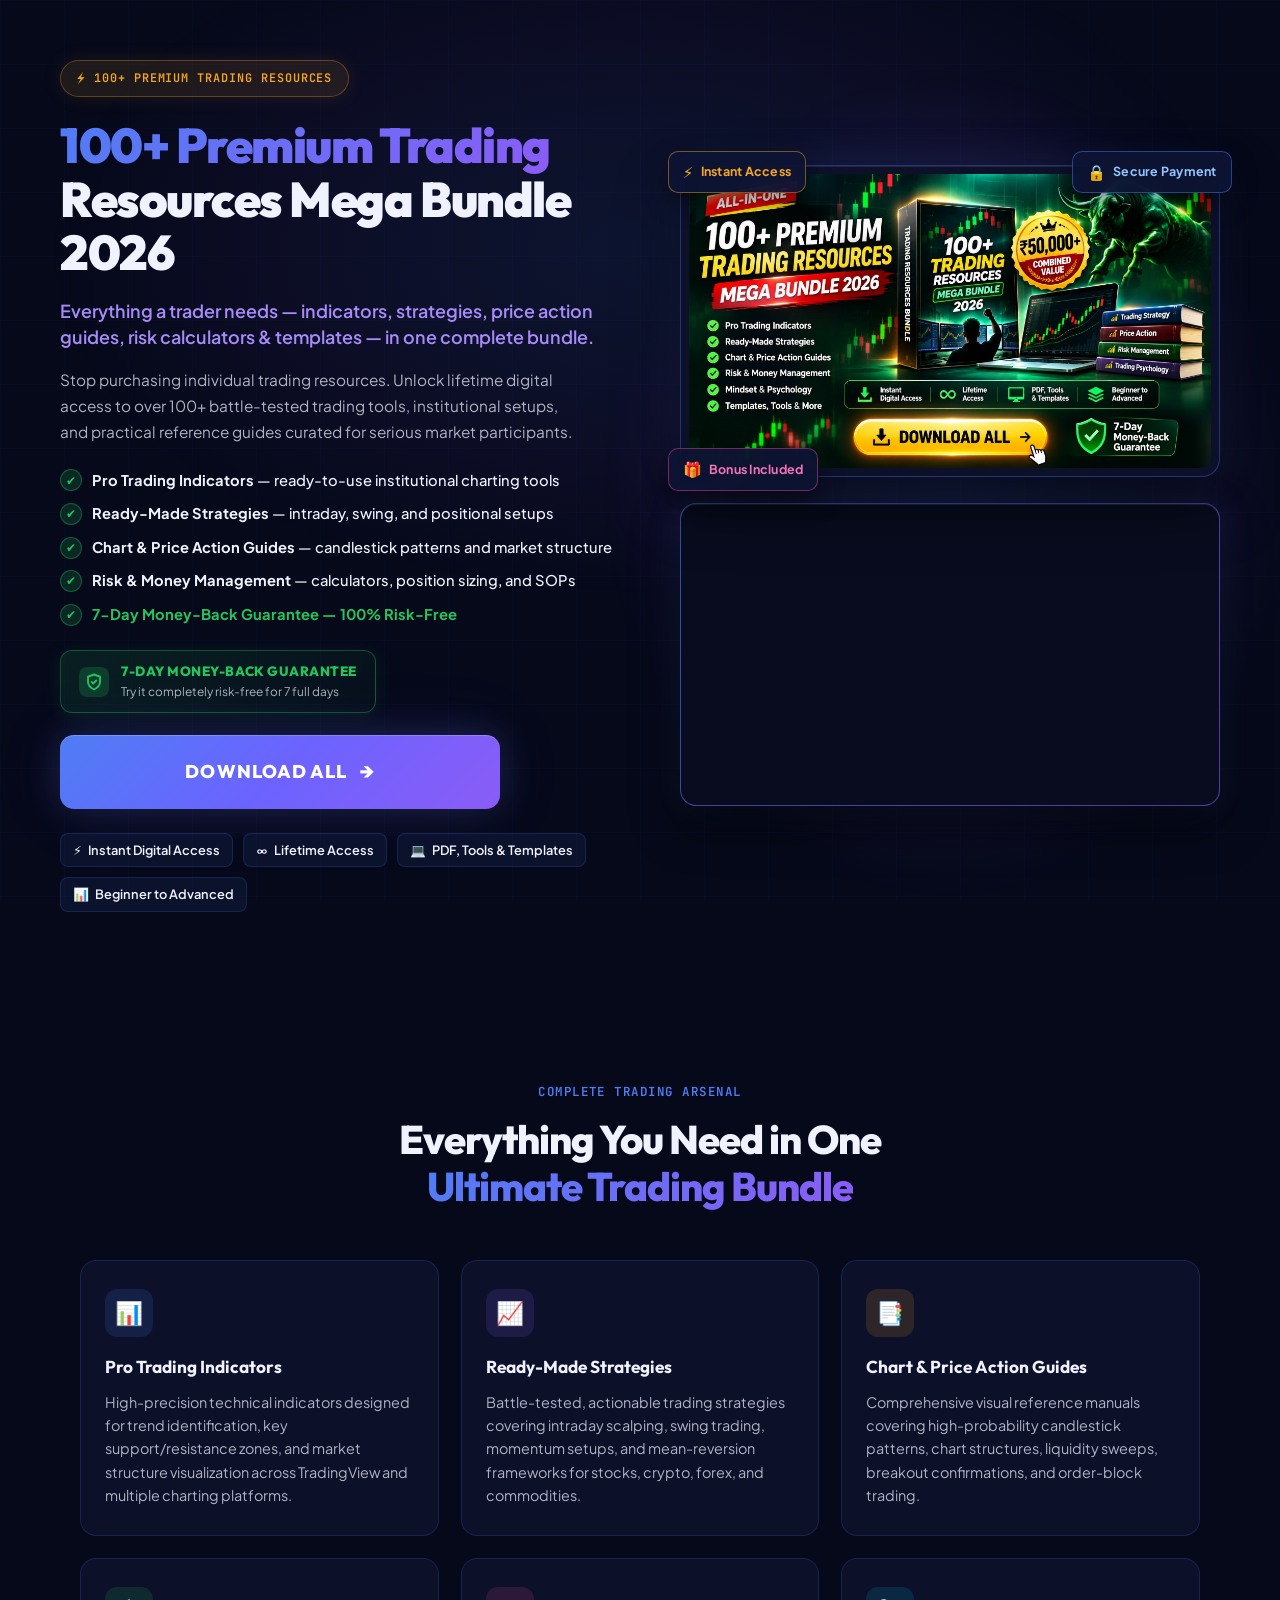
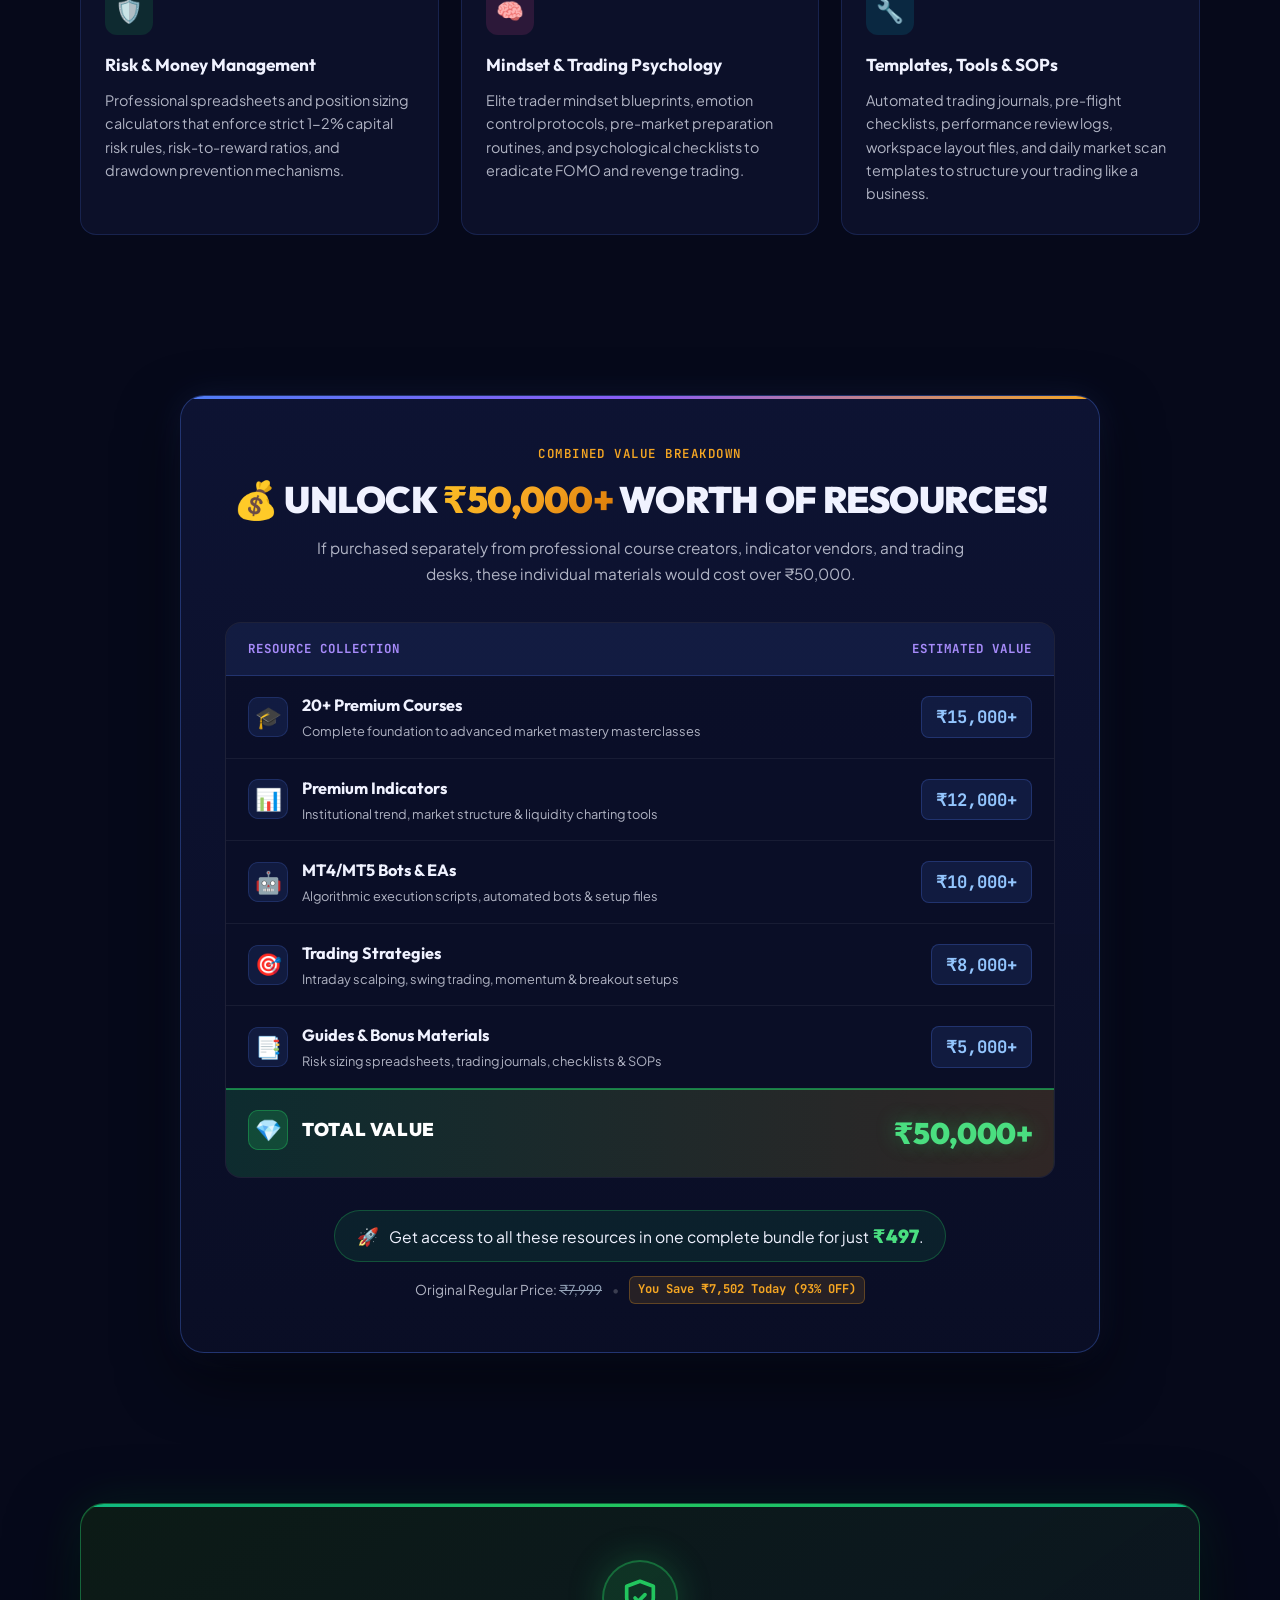
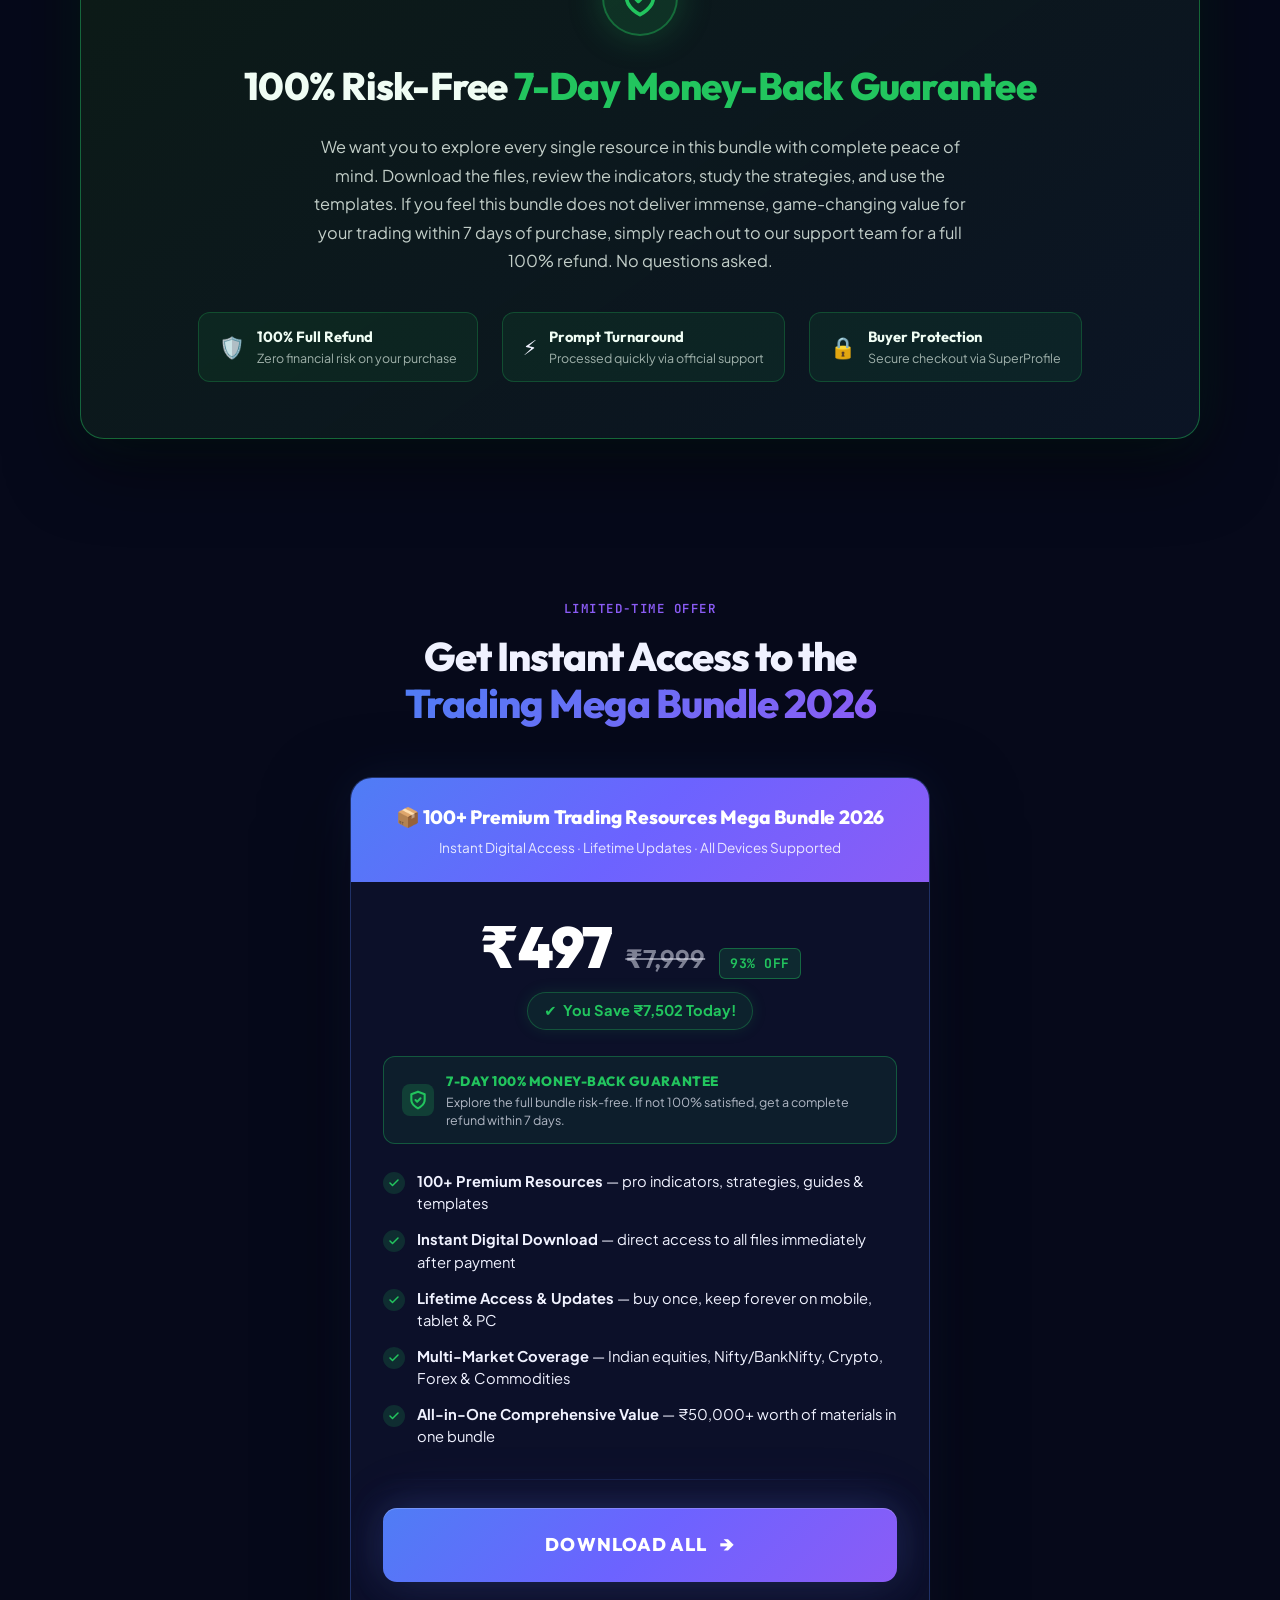
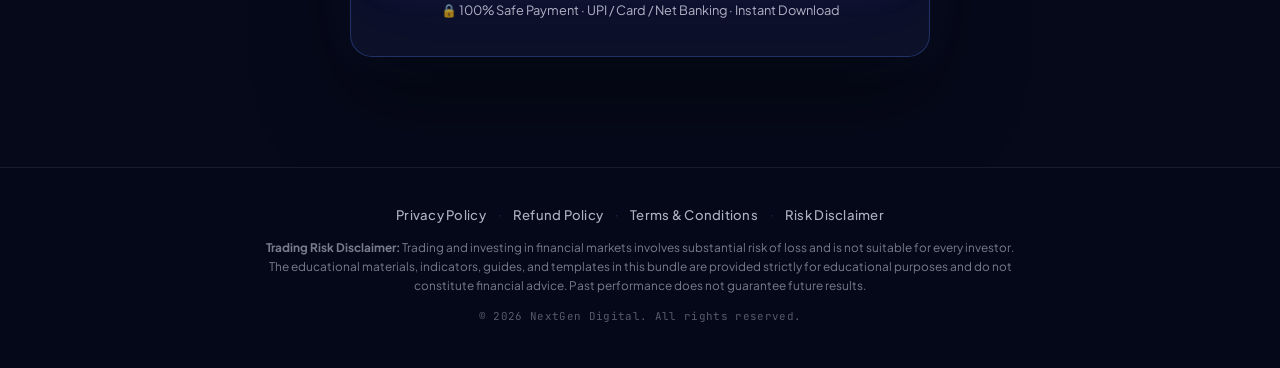
==== commit 30b1bbfb: "feat: add YouTube video below hero product mockup in premium gradient frame" ====
--- a/index.html
+++ b/index.html
@@ -378,12 +378,13 @@
       padding: 6px 12px;
     }
 
-    /* ---- Hero Visual / Product Mockup ---- */
+    /* ---- Hero Visual / Product Mockup & Video Stack ---- */
     .hero-visual {
       position: relative;
       display: flex;
       align-items: center;
       justify-content: center;
+      width: 100%;
     }
 
     .mockup-glow {
@@ -391,18 +392,27 @@
       top: 50%;
       left: 50%;
       transform: translate(-50%, -50%);
-      width: 125%;
-      height: 125%;
-      background: radial-gradient(ellipse at center, rgba(79, 125, 245, 0.15) 0%, rgba(139, 92, 246, 0.08) 45%, transparent 70%);
+      width: 130%;
+      height: 130%;
+      background: radial-gradient(ellipse at center, rgba(79, 125, 245, 0.16) 0%, rgba(139, 92, 246, 0.08) 50%, transparent 70%);
       pointer-events: none;
       z-index: 0;
     }
 
-    .product-mockup-container {
+    .hero-visual-stack {
       position: relative;
       z-index: 1;
       width: 100%;
       max-width: 540px;
+      display: flex;
+      flex-direction: column;
+      gap: 26px;
+    }
+
+    .product-mockup-container {
+      position: relative;
+      z-index: 2;
+      width: 100%;
     }
 
     /* Product Frame */
@@ -435,6 +445,49 @@
       height: auto;
       border-radius: 12px;
       object-fit: cover;
+    }
+
+    /* YouTube Video Container & Frame directly below Product Mockup */
+    .hero-video-container {
+      position: relative;
+      width: 100%;
+      z-index: 1;
+    }
+
+    .hero-video-frame {
+      position: relative;
+      width: 100%;
+      aspect-ratio: 16 / 9;
+      background: 
+        linear-gradient(#080c1e, #080c1e) padding-box,
+        linear-gradient(135deg, rgba(79, 125, 245, 0.6) 0%, rgba(139, 92, 246, 0.6) 100%) border-box;
+      border: 1px solid transparent;
+      border-radius: 16px;
+      padding: 4px;
+      box-shadow:
+        0 18px 45px rgba(0, 0, 0, 0.65),
+        0 0 35px rgba(79, 125, 245, 0.18),
+        inset 0 1px 0 rgba(255, 255, 255, 0.1);
+      overflow: hidden;
+      transition: transform 0.3s ease, box-shadow 0.3s ease;
+    }
+
+    @media (hover: hover) {
+      .hero-video-frame:hover {
+        transform: translateY(-2px);
+        box-shadow:
+          0 24px 55px rgba(0, 0, 0, 0.75),
+          0 0 45px rgba(139, 92, 246, 0.28);
+      }
+    }
+
+    .hero-video-frame iframe {
+      display: block;
+      width: 100%;
+      height: 100%;
+      border: 0;
+      border-radius: 12px;
+      background: #080c1e;
     }
 
     /* Floating Badges inspired by reference screenshot */
@@ -1459,6 +1512,7 @@
         justify-content: center;
       }
 
+      .hero-visual-stack,
       .product-mockup-container {
         max-width: 500px;
       }
@@ -1517,8 +1571,22 @@
         font-size: 0.94rem;
       }
 
+      .hero-visual-stack,
       .product-mockup-container {
         max-width: 100%;
+      }
+
+      .hero-visual-stack {
+        gap: 20px;
+      }
+
+      .hero-video-frame {
+        border-radius: 14px;
+        padding: 3px;
+      }
+
+      .hero-video-frame iframe {
+        border-radius: 10px;
       }
 
       /* Keep floating badges clean on small screens */
@@ -1840,38 +1908,57 @@
       </div>
     </section>
 
-    <!-- Right Column: 3D Product Mockup with Floating Badges (Reference Screenshot Style) -->
-    <aside class="hero-visual" aria-label="100+ Premium Trading Resources Mega Bundle 2026 Product Mockup">
+    <!-- Right Column: 3D Product Mockup & YouTube Video (Stacked) -->
+    <aside class="hero-visual" aria-label="100+ Premium Trading Resources Mega Bundle 2026 Product Mockup and Video">
       <div class="mockup-glow" aria-hidden="true"></div>
 
-      <div class="product-mockup-container">
-        <!-- Floating Badge: Instant Access (Top-Left) -->
-        <div class="floating-badge floating-badge--top-left">
-          <span class="badge-icon">⚡</span> Instant Access
+      <div class="hero-visual-stack">
+        <!-- 1. Product Mockup Container with Floating Badges -->
+        <div class="product-mockup-container">
+          <!-- Floating Badge: Instant Access (Top-Left) -->
+          <div class="floating-badge floating-badge--top-left">
+            <span class="badge-icon">⚡</span> Instant Access
+          </div>
+
+          <!-- Floating Badge: Secure Payment (Top-Right) -->
+          <div class="floating-badge floating-badge--top-right">
+            <span class="badge-icon">🔒</span> Secure Payment
+          </div>
+
+          <!-- Floating Badge: Bonus Included (Bottom-Left) -->
+          <div class="floating-badge floating-badge--bottom-left">
+            <span class="badge-icon">🎁</span> Bonus Included
+          </div>
+
+          <!-- Product Image Frame -->
+          <div class="product-frame">
+            <picture>
+              <img 
+                class="product-image" 
+                src="assets/hero-bundle-mockup.jpg" 
+                alt="100+ Premium Trading Resources Mega Bundle 2026 — 3D Box, Laptop Trading Charts, Strategy Books and Materials"
+                width="600"
+                height="338"
+                loading="eager"
+              >
+            </picture>
+          </div>
         </div>
 
-        <!-- Floating Badge: Secure Payment (Top-Right) -->
-        <div class="floating-badge floating-badge--top-right">
-          <span class="badge-icon">🔒</span> Secure Payment
-        </div>
-
-        <!-- Floating Badge: Bonus Included (Bottom-Left) -->
-        <div class="floating-badge floating-badge--bottom-left">
-          <span class="badge-icon">🎁</span> Bonus Included
-        </div>
-
-        <!-- Product Image Frame -->
-        <div class="product-frame">
-          <picture>
-            <img 
-              class="product-image" 
-              src="assets/hero-bundle-mockup.jpg" 
-              alt="100+ Premium Trading Resources Mega Bundle 2026 — 3D Box, Laptop Trading Charts, Strategy Books and Materials"
-              width="600"
-              height="338"
-              loading="eager"
-            >
-          </picture>
+        <!-- 2. YouTube Video directly below Product Mockup in Premium Outlined Rectangular Frame -->
+        <div class="hero-video-container">
+          <div class="hero-video-frame">
+            <iframe 
+              width="560" 
+              height="315" 
+              src="https://www.youtube.com/embed/sIIEnLWDT_Y?si=a2dixx5ML9qSjpYk" 
+              title="YouTube video player" 
+              frameborder="0" 
+              allow="accelerometer; autoplay; clipboard-write; encrypted-media; gyroscope; picture-in-picture; web-share" 
+              referrerpolicy="strict-origin-when-cross-origin" 
+              allowfullscreen
+            ></iframe>
+          </div>
         </div>
       </div>
     </aside>
